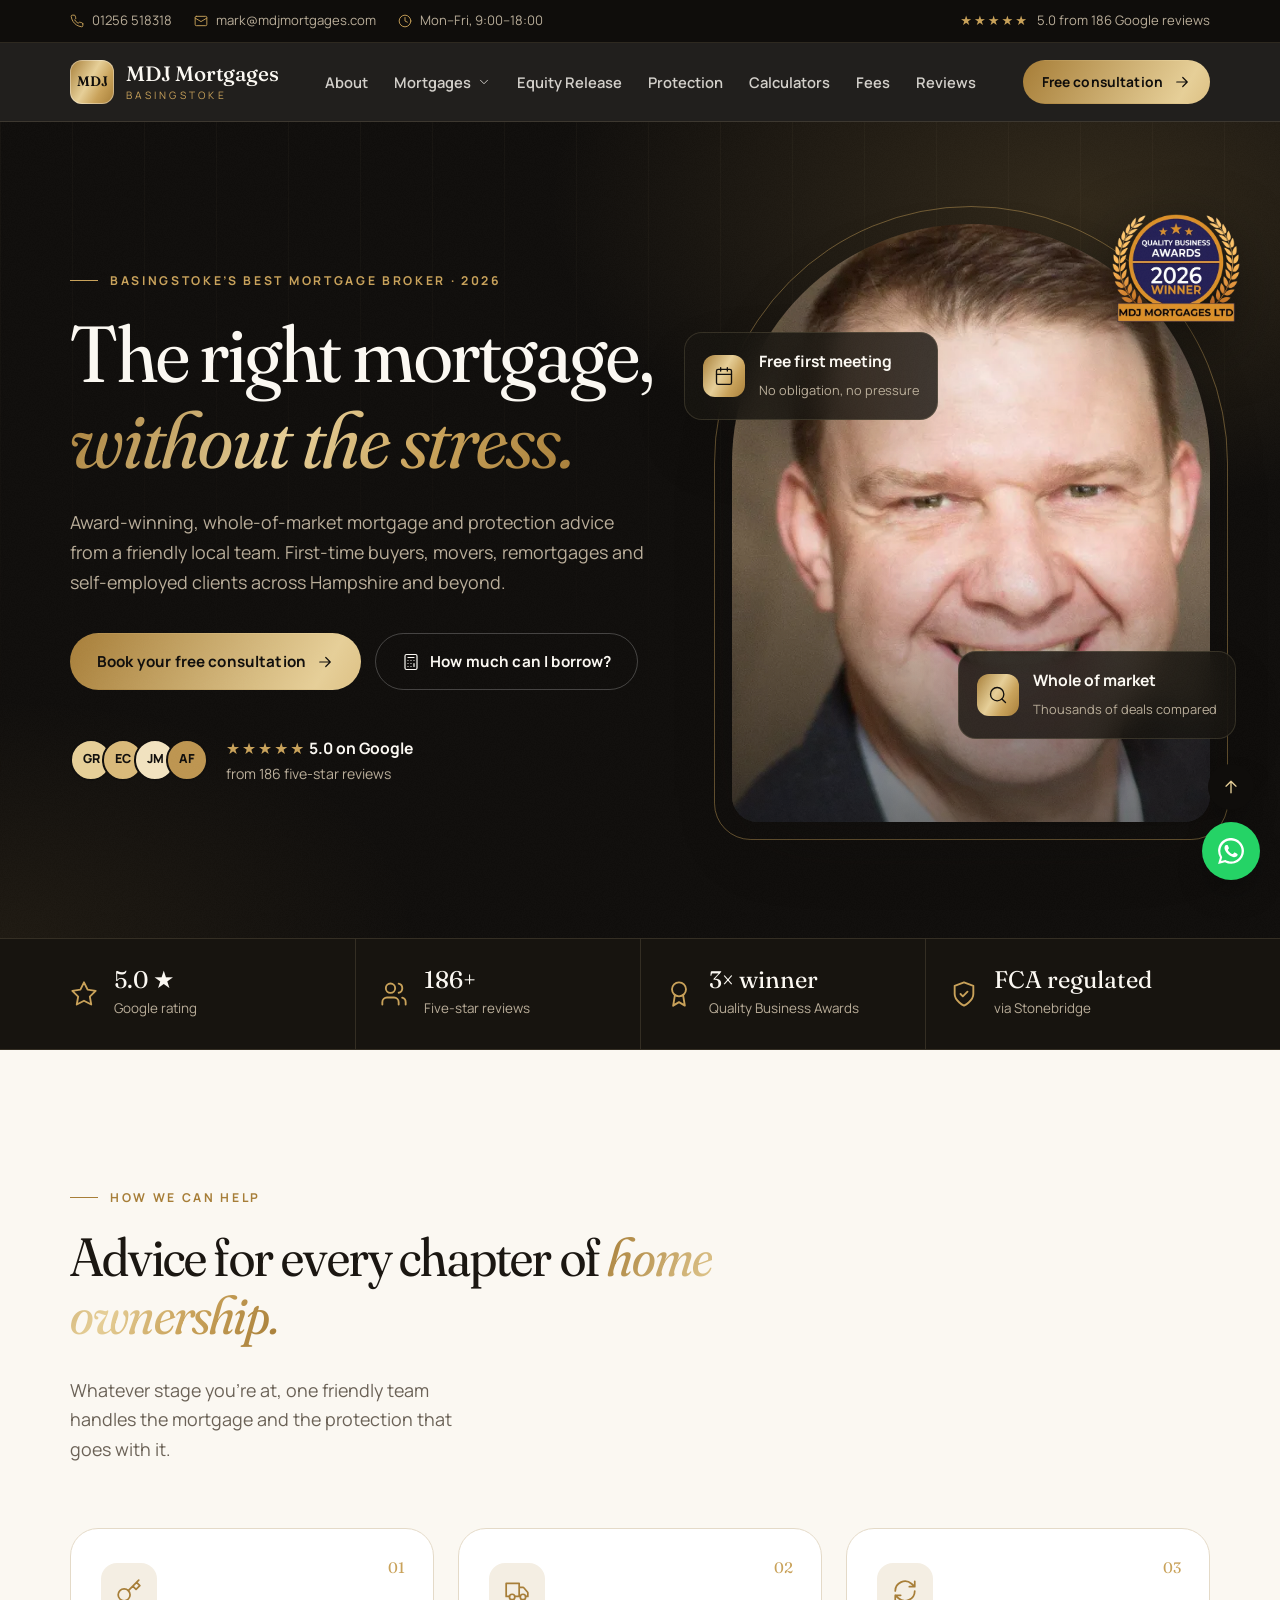
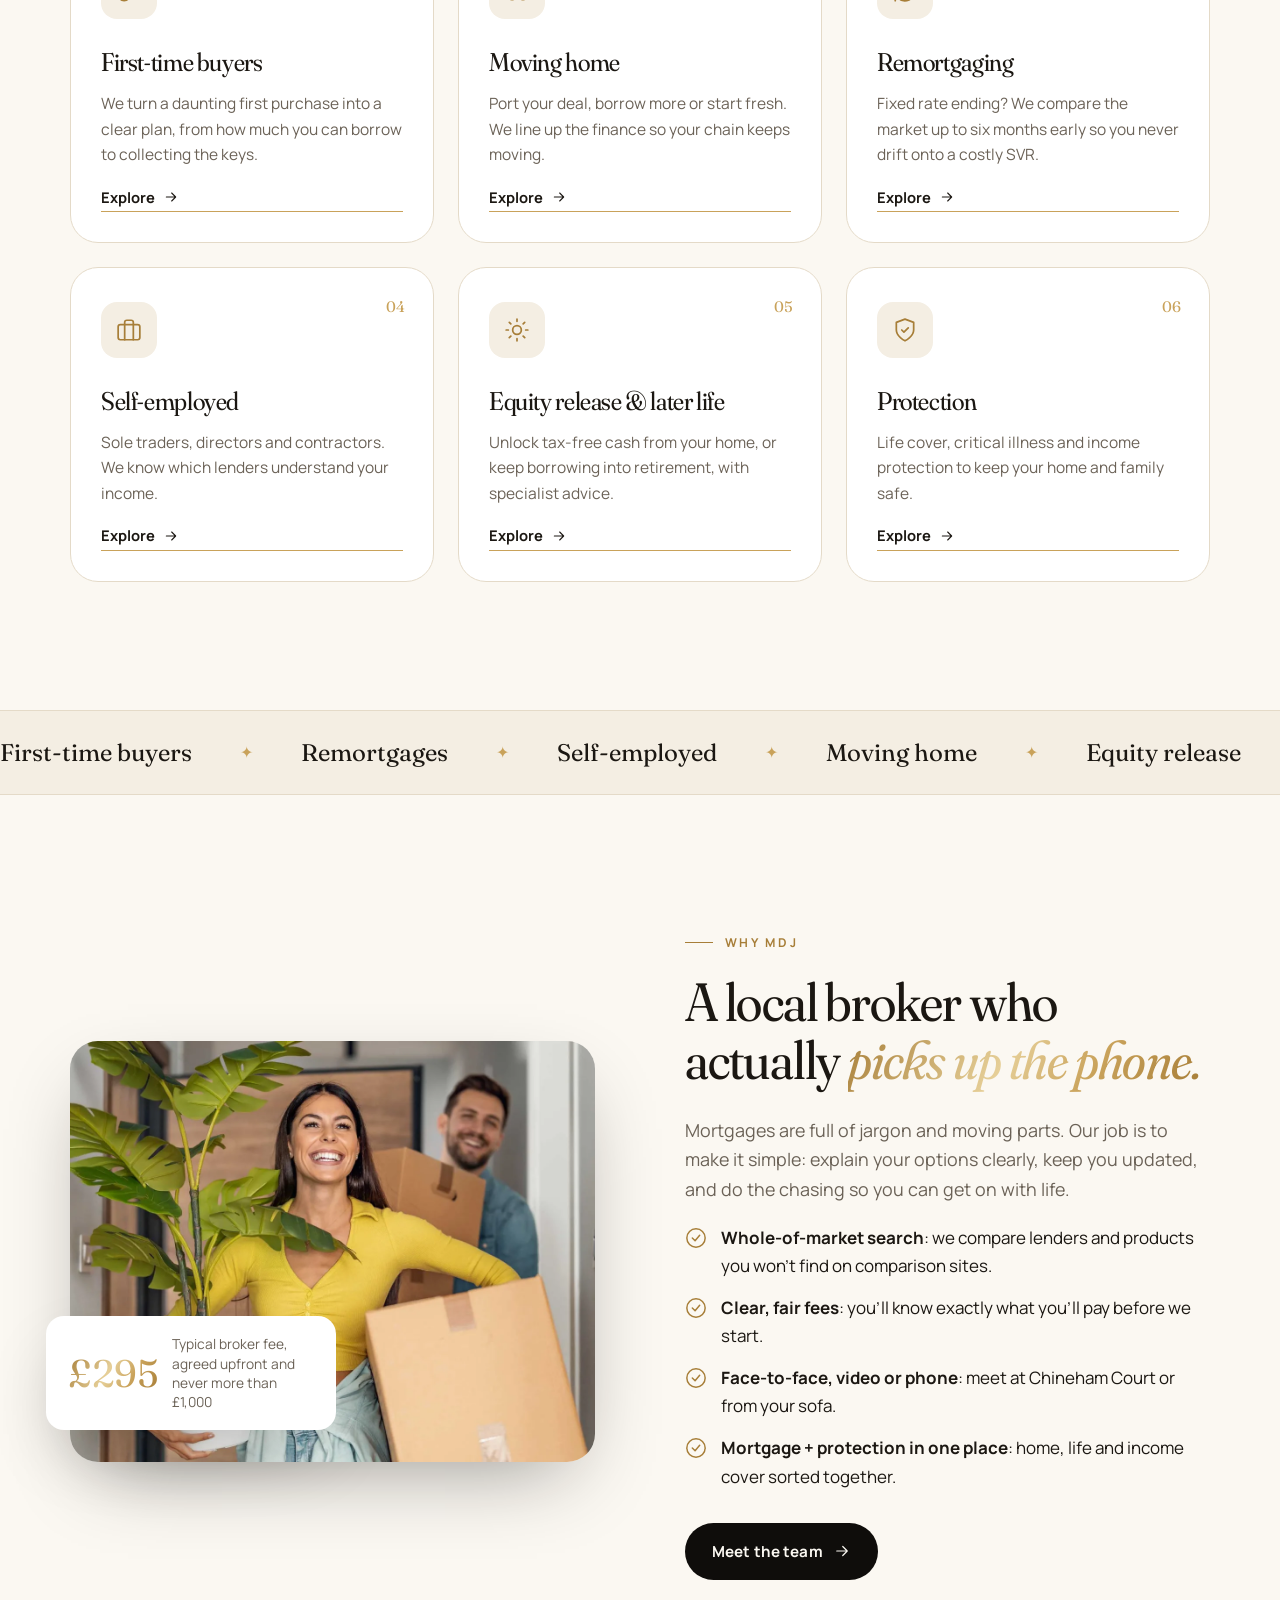
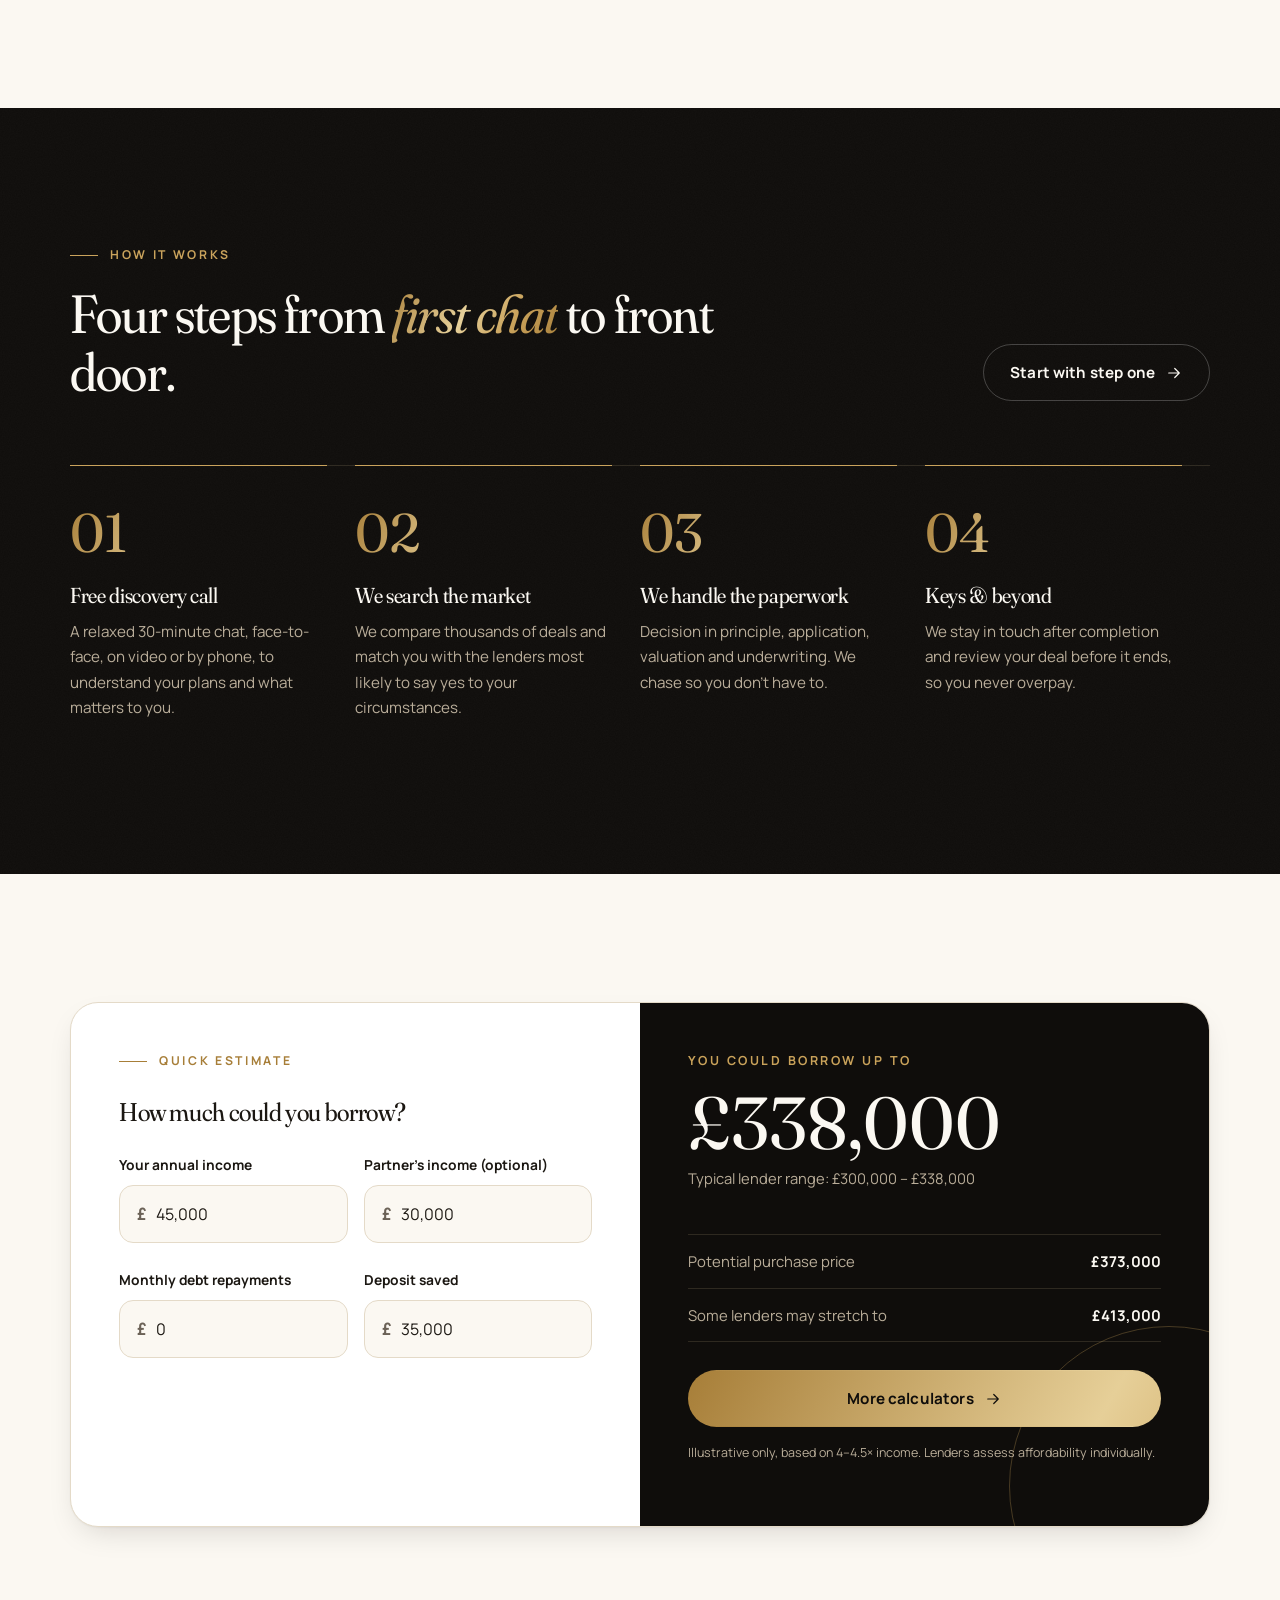
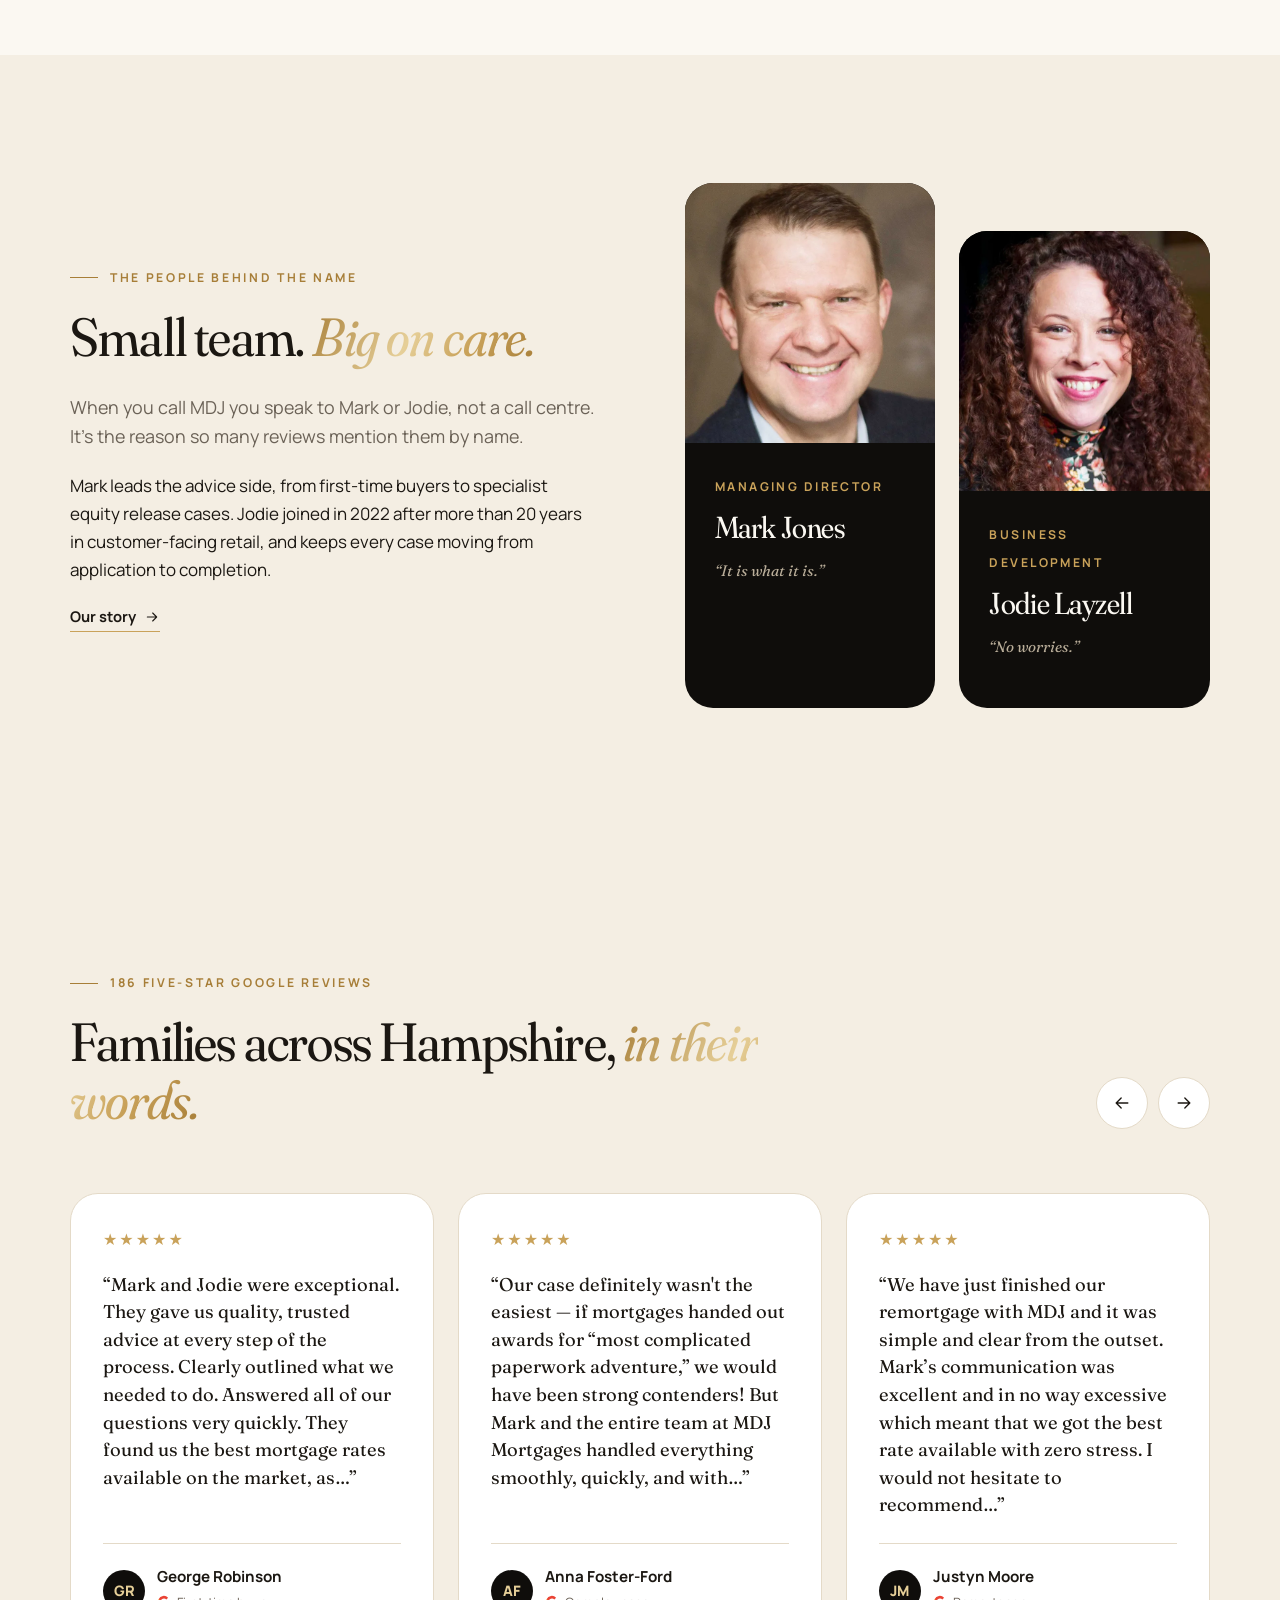
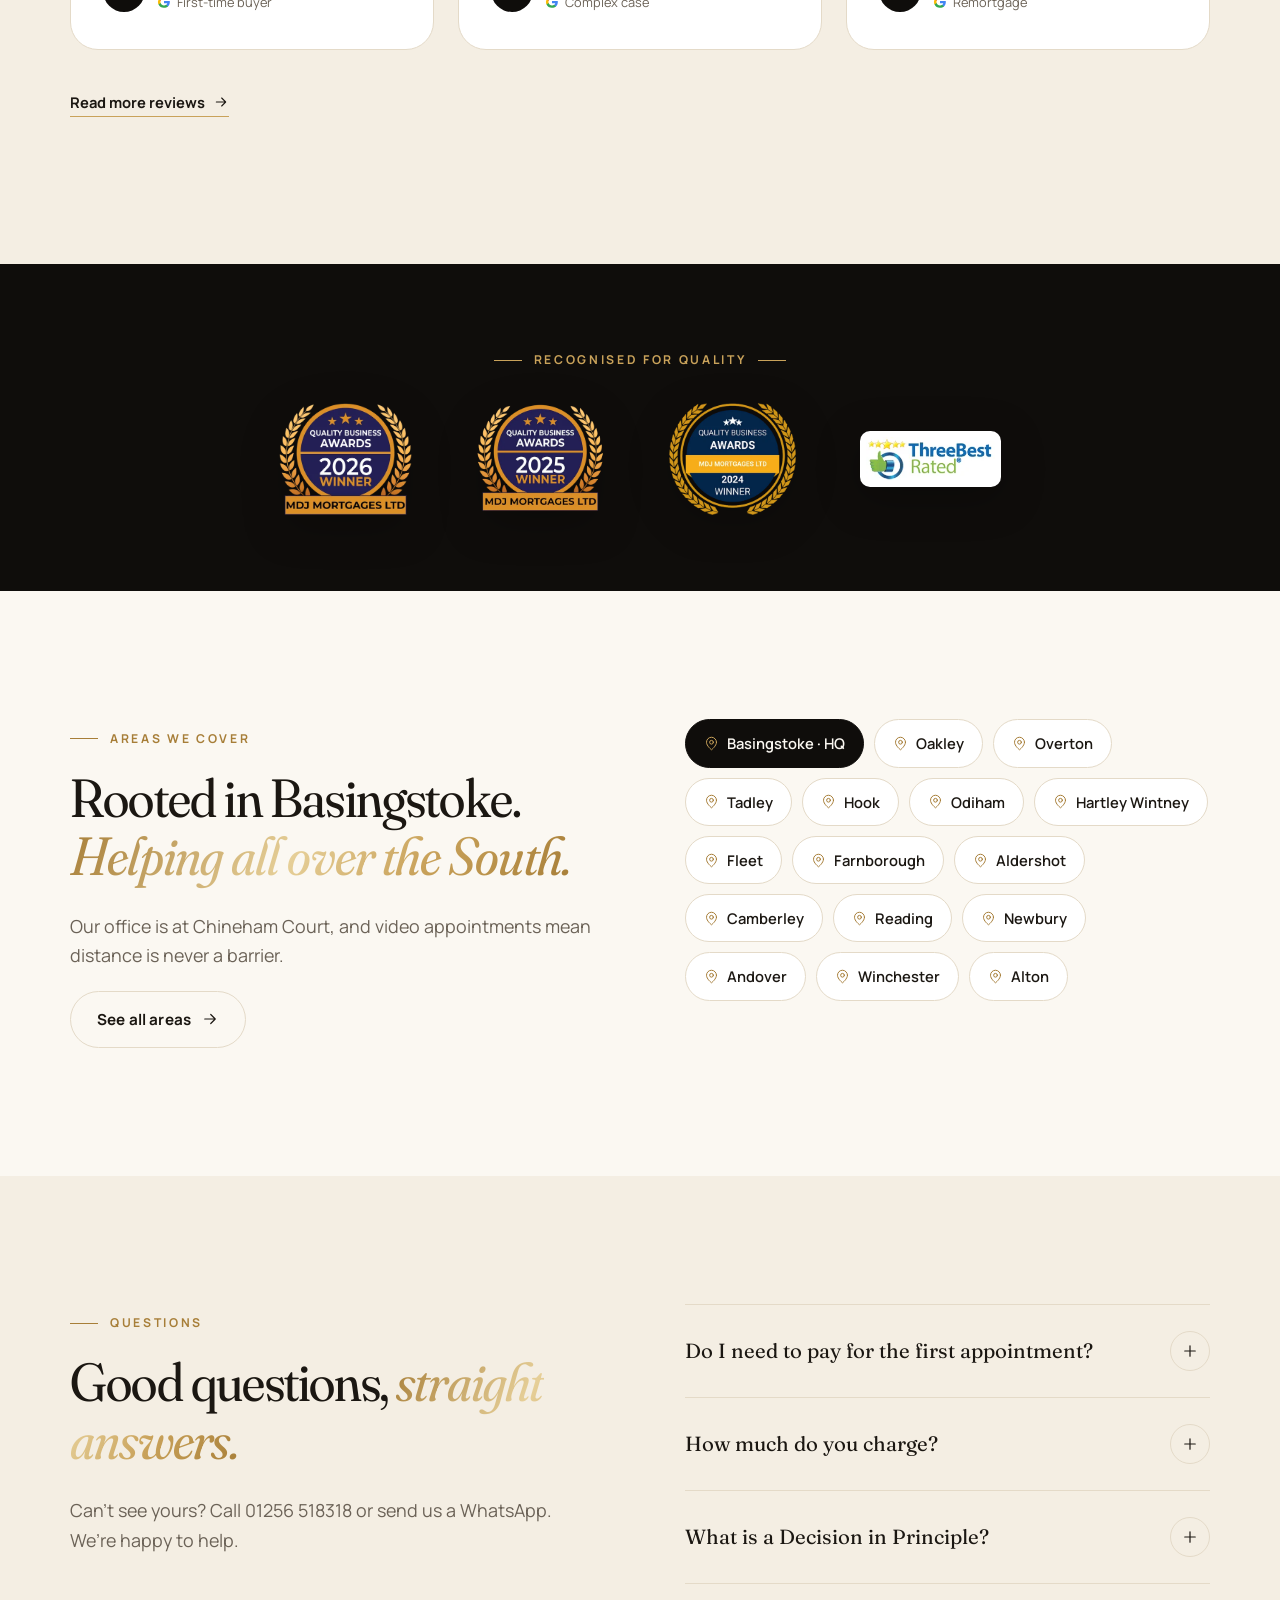
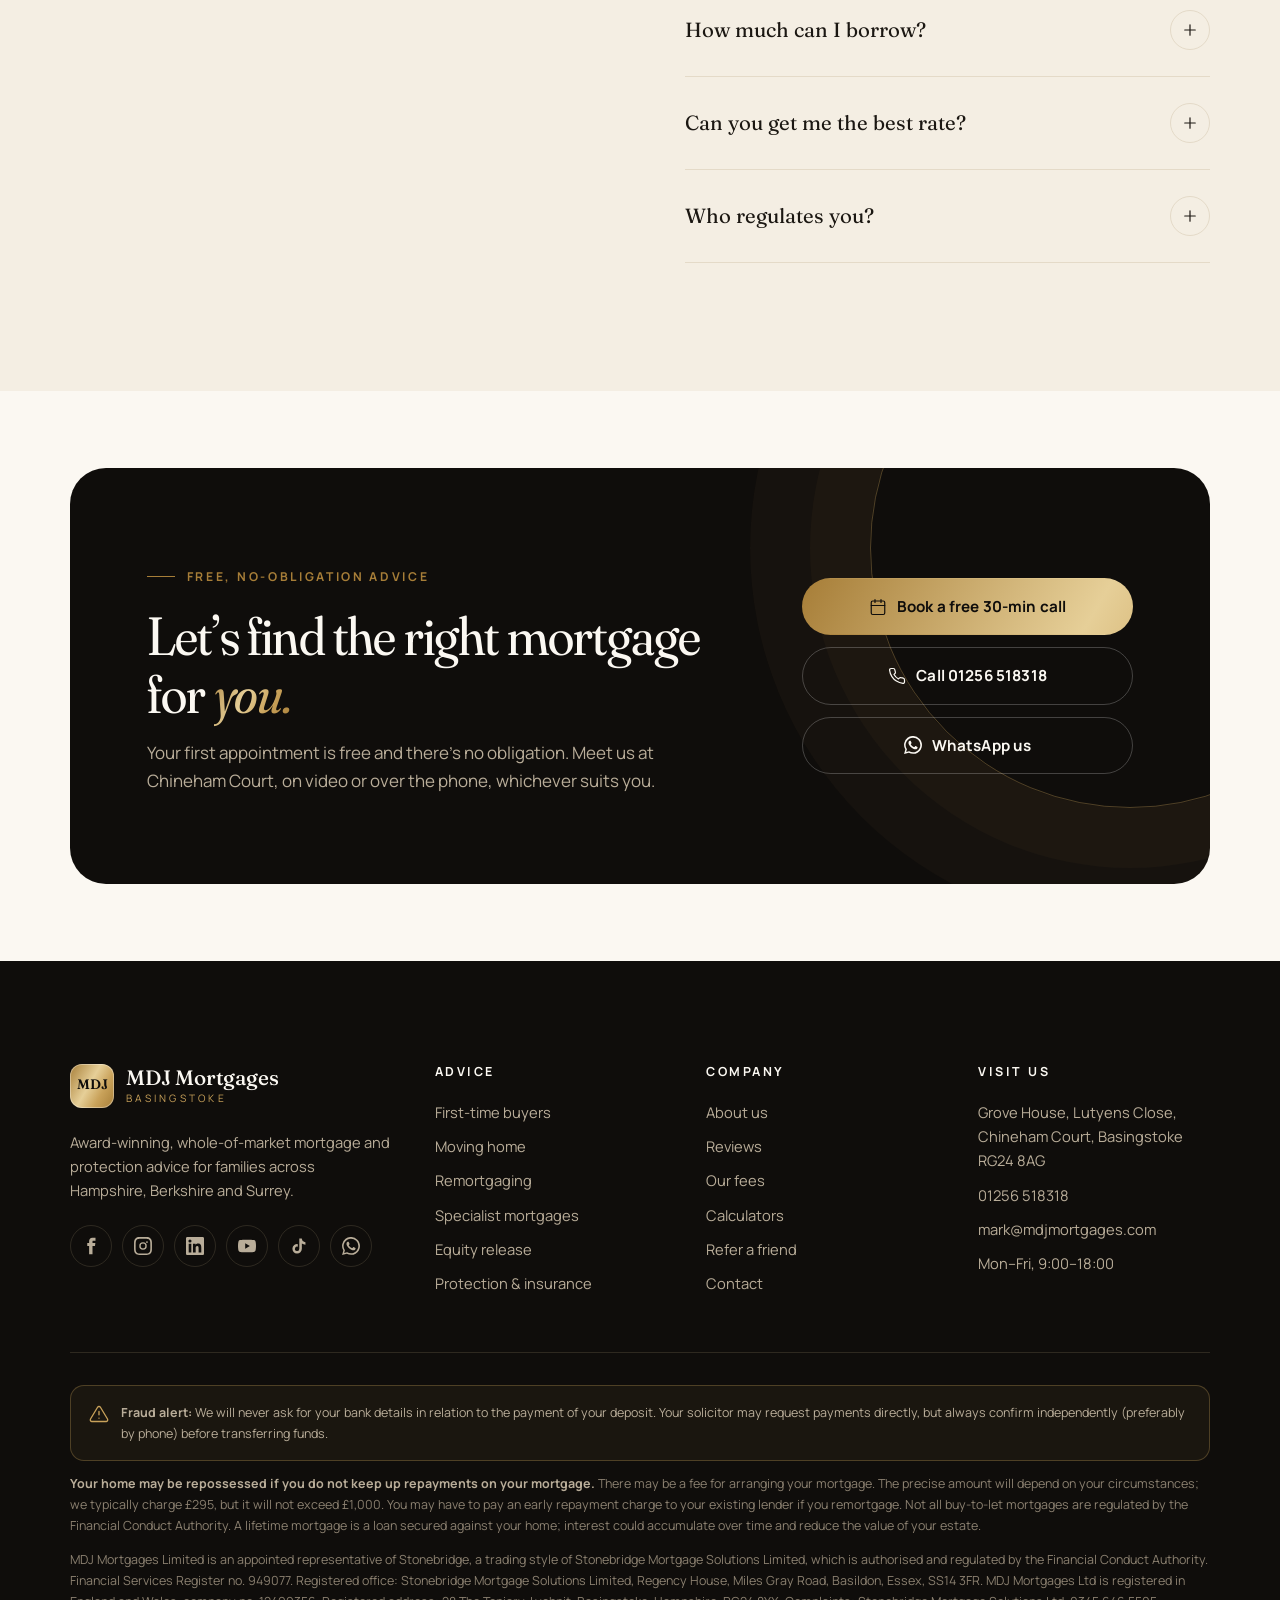
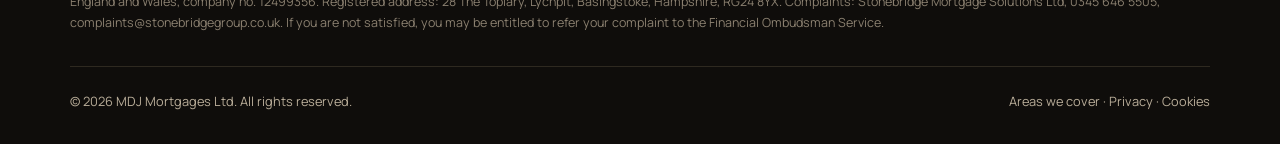
==== index.html @ 5c2a0083 "Serve the site from the repo root Move the generated pages and assets out of site/ so static hosts (" ====
<!doctype html>
<html lang="en-GB">
<head>
<meta charset="utf-8">
<meta name="viewport" content="width=device-width, initial-scale=1">
<title>MDJ Mortgages | Award-Winning Mortgage Broker in Basingstoke</title>
<meta name="description" content="Award-winning, whole-of-market mortgage and protection advice in Basingstoke. 5.0 from 186 Google reviews. Free first consultation.">
<link rel="canonical" href="https://www.mdjmortgages.com/">
<meta property="og:title" content="MDJ Mortgages | Award-Winning Mortgage Broker in Basingstoke">
<meta property="og:description" content="Award-winning, whole-of-market mortgage and protection advice in Basingstoke. 5.0 from 186 Google reviews. Free first consultation.">
<meta property="og:type" content="website">
<meta property="og:image" content="assets/img/mark.webp">
<meta name="theme-color" content="#0f0d0b">
<link rel="icon" href="data:image/svg+xml,%3Csvg xmlns='http://www.w3.org/2000/svg' viewBox='0 0 64 64'%3E%3Crect width='64' height='64' rx='16' fill='%23c9a25a'/%3E%3Ctext x='32' y='41' font-family='Georgia' font-size='22' text-anchor='middle' fill='%230f0d0b'%3EMDJ%3C/text%3E%3C/svg%3E">
<link rel="preconnect" href="https://fonts.googleapis.com">
<link rel="preconnect" href="https://fonts.gstatic.com" crossorigin>
<link href="https://fonts.googleapis.com/css2?family=Fraunces:ital,opsz,wght,SOFT@0,9..144,300..600,0..100;1,9..144,300..600,0..100&family=Manrope:wght@400;500;600;700;800&display=swap" rel="stylesheet">
<link rel="stylesheet" href="assets/css/styles.css">
<script type="application/ld+json">{"@context":"https://schema.org","@type":"FinancialService","name":"MDJ Mortgages Ltd","telephone":"+44 1256 518318","email":"mark@mdjmortgages.com","url":"https://www.mdjmortgages.com","address":{"@type":"PostalAddress","streetAddress":"Grove House, Lutyens Close, Chineham Court","addressLocality":"Basingstoke","postalCode":"RG24 8AG","addressCountry":"GB"},"openingHours":"Mo-Fr 09:00-18:00","areaServed":["Basingstoke","Hampshire","Berkshire","Surrey"],"aggregateRating":{"@type":"AggregateRating","ratingValue":"5.0","reviewCount":"186"}}</script>
</head>
<body>
<a class="skip-link" href="#main">Skip to content</a>
<div class="topbar"><div class="container">
  <div class="topbar-left">
    <a class="topbar-item" href="tel:+441256518318"><svg viewBox="0 0 24 24" fill="none" stroke="currentColor" stroke-width="1.6" stroke-linecap="round" stroke-linejoin="round" aria-hidden="true"><path d="M22 16.9v3a2 2 0 0 1-2.2 2 19.8 19.8 0 0 1-8.6-3.1 19.5 19.5 0 0 1-6-6A19.8 19.8 0 0 1 2.1 4.2 2 2 0 0 1 4.1 2h3a2 2 0 0 1 2 1.7c.1 1 .4 1.9.7 2.8a2 2 0 0 1-.5 2.1L8 9.9a16 16 0 0 0 6 6l1.3-1.3a2 2 0 0 1 2.1-.4c.9.3 1.8.6 2.8.7a2 2 0 0 1 1.7 2z"/></svg> 01256 518318</a>
    <a class="topbar-item hide-sm" href="mailto:mark@mdjmortgages.com"><svg viewBox="0 0 24 24" fill="none" stroke="currentColor" stroke-width="1.6" stroke-linecap="round" stroke-linejoin="round" aria-hidden="true"><rect x="2" y="4" width="20" height="16" rx="2"/><path d="m22 7-10 6L2 7"/></svg> mark@mdjmortgages.com</a>
    <span class="topbar-item hide-sm"><svg viewBox="0 0 24 24" fill="none" stroke="currentColor" stroke-width="1.6" stroke-linecap="round" stroke-linejoin="round" aria-hidden="true"><circle cx="12" cy="12" r="10"/><path d="M12 6v6l4 2"/></svg> Mon–Fri, 9:00–18:00</span>
  </div>
  <div class="topbar-right"><a class="topbar-item" href="reviews.html"><span class="stars" aria-label="5 out of 5 stars">★★★★★</span> 5.0 from 186 Google reviews</a></div>
</div></div>
<header class="header"><div class="container">
  <a class="logo" href="index.html" aria-label="MDJ Mortgages home"><span class="logo-mark">MDJ</span><span class="logo-text"><strong>MDJ Mortgages</strong><span>Basingstoke</span></span></a>
  <nav class="nav" aria-label="Main"><div class="nav-item"><a class="nav-link" href="about.html">About</a></div><div class="nav-item"><a class="nav-link" href="mortgages.html">Mortgages <svg viewBox="0 0 24 24" fill="none" stroke="currentColor" stroke-width="1.6" stroke-linecap="round" stroke-linejoin="round" aria-hidden="true"><path d="m6 9 6 6 6-6"/></svg></a>
<div class="mega"><a class="mega-link" href="mortgages.html#first-time-buyers"><span class="mega-icon"><svg viewBox="0 0 24 24" fill="none" stroke="currentColor" stroke-width="1.6" stroke-linecap="round" stroke-linejoin="round" aria-hidden="true"><circle cx="7.5" cy="15.5" r="5.5"/><path d="m21 2-9.6 9.6M15.5 7.5l3 3L22 7l-3-3"/></svg></span><span><strong>First-time buyers</strong><span>From deposit to keys, step by step</span></span></a><a class="mega-link" href="mortgages.html#moving-home"><span class="mega-icon"><svg viewBox="0 0 24 24" fill="none" stroke="currentColor" stroke-width="1.6" stroke-linecap="round" stroke-linejoin="round" aria-hidden="true"><path d="M10 17h4V5H2v12h3M20 17h2v-3.3a1 1 0 0 0-.2-.6L18.3 9a1 1 0 0 0-.8-.4H14"/><circle cx="7.5" cy="17.5" r="2.5"/><circle cx="17.5" cy="17.5" r="2.5"/></svg></span><span><strong>Moving home</strong><span>Port, borrow more or start fresh</span></span></a><a class="mega-link" href="mortgages.html#remortgage"><span class="mega-icon"><svg viewBox="0 0 24 24" fill="none" stroke="currentColor" stroke-width="1.6" stroke-linecap="round" stroke-linejoin="round" aria-hidden="true"><path d="M3 12a9 9 0 0 1 15-6.7L21 8M21 3v5h-5M21 12a9 9 0 0 1-15 6.7L3 16M3 21v-5h5"/></svg></span><span><strong>Remortgaging</strong><span>Don’t drift onto your lender’s SVR</span></span></a><a class="mega-link" href="specialist.html#self-employed"><span class="mega-icon"><svg viewBox="0 0 24 24" fill="none" stroke="currentColor" stroke-width="1.6" stroke-linecap="round" stroke-linejoin="round" aria-hidden="true"><rect x="2" y="7" width="20" height="14" rx="2"/><path d="M16 21V5a2 2 0 0 0-2-2h-4a2 2 0 0 0-2 2v16"/></svg></span><span><strong>Self-employed</strong><span>Contractors, directors & sole traders</span></span></a><a class="mega-link" href="specialist.html#later-life"><span class="mega-icon"><svg viewBox="0 0 24 24" fill="none" stroke="currentColor" stroke-width="1.6" stroke-linecap="round" stroke-linejoin="round" aria-hidden="true"><circle cx="12" cy="12" r="4"/><path d="M12 2v2M12 20v2M4.9 4.9l1.4 1.4M17.7 17.7l1.4 1.4M2 12h2M20 12h2M6.3 17.7l-1.4 1.4M19.1 4.9l-1.4 1.4"/></svg></span><span><strong>Later life & retirement</strong><span>Borrowing into retirement</span></span></a><a class="mega-link" href="specialist.html"><span class="mega-icon"><svg viewBox="0 0 24 24" fill="none" stroke="currentColor" stroke-width="1.6" stroke-linecap="round" stroke-linejoin="round" aria-hidden="true"><path d="m12 2 10 5-10 5L2 7z"/><path d="m2 17 10 5 10-5M2 12l10 5 10-5"/></svg></span><span><strong>All specialist lending</strong><span>Commercial, foreign national & more</span></span></a><div class="mega-feature"><div><span class="eyebrow">Free first meeting</span><h4>Not sure where to start?</h4><p>Book a 30-minute discovery call and we’ll map out your options, with no obligation.</p></div><a class="btn btn-gold btn-sm" href="https://calendly.com/mdjmortgages/free-30-minute-discovery-meeting-clone" target="_blank" rel="noopener">Book a call <svg viewBox="0 0 24 24" fill="none" stroke="currentColor" stroke-width="1.6" stroke-linecap="round" stroke-linejoin="round" aria-hidden="true"><path d="M5 12h14M13 6l6 6-6 6"/></svg></a></div></div></div><div class="nav-item"><a class="nav-link" href="equity-release.html">Equity Release</a></div><div class="nav-item"><a class="nav-link" href="protection.html">Protection</a></div><div class="nav-item"><a class="nav-link" href="calculators.html">Calculators</a></div><div class="nav-item"><a class="nav-link" href="fees.html">Fees</a></div><div class="nav-item"><a class="nav-link" href="reviews.html">Reviews</a></div></nav>
  <div class="header-cta">
    <a class="header-phone" href="tel:+441256518318"><svg viewBox="0 0 24 24" fill="none" stroke="currentColor" stroke-width="1.6" stroke-linecap="round" stroke-linejoin="round" aria-hidden="true"><path d="M22 16.9v3a2 2 0 0 1-2.2 2 19.8 19.8 0 0 1-8.6-3.1 19.5 19.5 0 0 1-6-6A19.8 19.8 0 0 1 2.1 4.2 2 2 0 0 1 4.1 2h3a2 2 0 0 1 2 1.7c.1 1 .4 1.9.7 2.8a2 2 0 0 1-.5 2.1L8 9.9a16 16 0 0 0 6 6l1.3-1.3a2 2 0 0 1 2.1-.4c.9.3 1.8.6 2.8.7a2 2 0 0 1 1.7 2z"/></svg> 01256 518318</a>
    <a class="btn btn-gold btn-sm" href="contact.html">Free consultation <svg viewBox="0 0 24 24" fill="none" stroke="currentColor" stroke-width="1.6" stroke-linecap="round" stroke-linejoin="round" aria-hidden="true"><path d="M5 12h14M13 6l6 6-6 6"/></svg></a>
    <button class="burger" aria-label="Open menu" aria-controls="drawer"><svg viewBox="0 0 24 24" fill="none" stroke="currentColor" stroke-width="1.6" stroke-linecap="round" stroke-linejoin="round" aria-hidden="true"><path d="M4 7h16M4 12h16M4 17h10"/></svg></button>
  </div>
</div></header>
<div class="drawer" id="drawer" aria-label="Menu">
  <div class="drawer-backdrop"></div>
  <div class="drawer-panel" role="dialog" aria-modal="true" aria-label="Site menu">
    <div class="drawer-head"><a class="logo" href="index.html"><span class="logo-mark">MDJ</span><span class="logo-text"><strong>MDJ Mortgages</strong><span>Basingstoke</span></span></a><button class="burger drawer-close" style="display:grid" aria-label="Close menu"><svg viewBox="0 0 24 24" fill="none" stroke="currentColor" stroke-width="1.6" stroke-linecap="round" stroke-linejoin="round" aria-hidden="true"><path d="M18 6 6 18M6 6l12 12"/></svg></button></div>
    <nav class="drawer-nav"><a href="index.html">Home <svg viewBox="0 0 24 24" fill="none" stroke="currentColor" stroke-width="1.6" stroke-linecap="round" stroke-linejoin="round" aria-hidden="true"><path d="M5 12h14M13 6l6 6-6 6"/></svg></a><a href="about.html">About <svg viewBox="0 0 24 24" fill="none" stroke="currentColor" stroke-width="1.6" stroke-linecap="round" stroke-linejoin="round" aria-hidden="true"><path d="M5 12h14M13 6l6 6-6 6"/></svg></a><a href="mortgages.html">Mortgages <svg viewBox="0 0 24 24" fill="none" stroke="currentColor" stroke-width="1.6" stroke-linecap="round" stroke-linejoin="round" aria-hidden="true"><path d="M5 12h14M13 6l6 6-6 6"/></svg></a><a class="sub" href="mortgages.html#first-time-buyers">First-time buyers</a><a class="sub" href="mortgages.html#moving-home">Moving home</a><a class="sub" href="mortgages.html#remortgage">Remortgaging</a><a class="sub" href="specialist.html#self-employed">Self-employed</a><a class="sub" href="specialist.html#later-life">Later life & retirement</a><a class="sub" href="specialist.html">All specialist lending</a><a href="equity-release.html">Equity Release <svg viewBox="0 0 24 24" fill="none" stroke="currentColor" stroke-width="1.6" stroke-linecap="round" stroke-linejoin="round" aria-hidden="true"><path d="M5 12h14M13 6l6 6-6 6"/></svg></a><a href="protection.html">Protection <svg viewBox="0 0 24 24" fill="none" stroke="currentColor" stroke-width="1.6" stroke-linecap="round" stroke-linejoin="round" aria-hidden="true"><path d="M5 12h14M13 6l6 6-6 6"/></svg></a><a href="calculators.html">Calculators <svg viewBox="0 0 24 24" fill="none" stroke="currentColor" stroke-width="1.6" stroke-linecap="round" stroke-linejoin="round" aria-hidden="true"><path d="M5 12h14M13 6l6 6-6 6"/></svg></a><a href="fees.html">Fees <svg viewBox="0 0 24 24" fill="none" stroke="currentColor" stroke-width="1.6" stroke-linecap="round" stroke-linejoin="round" aria-hidden="true"><path d="M5 12h14M13 6l6 6-6 6"/></svg></a><a href="reviews.html">Reviews <svg viewBox="0 0 24 24" fill="none" stroke="currentColor" stroke-width="1.6" stroke-linecap="round" stroke-linejoin="round" aria-hidden="true"><path d="M5 12h14M13 6l6 6-6 6"/></svg></a><a href="areas.html">Areas we cover <svg viewBox="0 0 24 24" fill="none" stroke="currentColor" stroke-width="1.6" stroke-linecap="round" stroke-linejoin="round" aria-hidden="true"><path d="M5 12h14M13 6l6 6-6 6"/></svg></a><a href="contact.html">Contact <svg viewBox="0 0 24 24" fill="none" stroke="currentColor" stroke-width="1.6" stroke-linecap="round" stroke-linejoin="round" aria-hidden="true"><path d="M5 12h14M13 6l6 6-6 6"/></svg></a></nav>
    <div class="drawer-foot">
      <a class="btn btn-gold btn-block" href="https://calendly.com/mdjmortgages/free-30-minute-discovery-meeting-clone" target="_blank" rel="noopener">Book a free call <svg viewBox="0 0 24 24" fill="none" stroke="currentColor" stroke-width="1.6" stroke-linecap="round" stroke-linejoin="round" aria-hidden="true"><path d="M5 12h14M13 6l6 6-6 6"/></svg></a>
      <a class="btn btn-ghost btn-block" style="color:var(--paper);border-color:rgba(255,255,255,.2)" href="tel:+441256518318"><svg viewBox="0 0 24 24" fill="none" stroke="currentColor" stroke-width="1.6" stroke-linecap="round" stroke-linejoin="round" aria-hidden="true"><path d="M22 16.9v3a2 2 0 0 1-2.2 2 19.8 19.8 0 0 1-8.6-3.1 19.5 19.5 0 0 1-6-6A19.8 19.8 0 0 1 2.1 4.2 2 2 0 0 1 4.1 2h3a2 2 0 0 1 2 1.7c.1 1 .4 1.9.7 2.8a2 2 0 0 1-.5 2.1L8 9.9a16 16 0 0 0 6 6l1.3-1.3a2 2 0 0 1 2.1-.4c.9.3 1.8.6 2.8.7a2 2 0 0 1 1.7 2z"/></svg> 01256 518318</a>
    </div>
  </div>
</div>
<main id="main">

<section class="hero dark grain">
  <div class="hero-lines"></div>
  <div class="container">
    <div>
      <span class="eyebrow">Basingstoke’s best mortgage broker · 2026</span>
      <h1 class="reveal">The right mortgage, <em class="gold">without the stress.</em></h1>
      <p class="lead reveal reveal-d1">Award-winning, whole-of-market mortgage and protection advice from a friendly local team. First-time buyers, movers, remortgages and self-employed clients across Hampshire and beyond.</p>
      <div class="hero-actions reveal reveal-d2">
        <a class="btn btn-gold" href="https://calendly.com/mdjmortgages/free-30-minute-discovery-meeting-clone" target="_blank" rel="noopener">Book your free consultation <svg viewBox="0 0 24 24" fill="none" stroke="currentColor" stroke-width="1.6" stroke-linecap="round" stroke-linejoin="round" aria-hidden="true"><path d="M5 12h14M13 6l6 6-6 6"/></svg></a>
        <a class="btn btn-ghost" href="calculators.html"><svg viewBox="0 0 24 24" fill="none" stroke="currentColor" stroke-width="1.6" stroke-linecap="round" stroke-linejoin="round" aria-hidden="true"><rect x="4" y="2" width="16" height="20" rx="2"/><path d="M8 6h8M16 14v4M8 10h.01M12 10h.01M16 10h.01M8 14h.01M12 14h.01M8 18h.01M12 18h.01"/></svg> How much can I borrow?</a>
      </div>
      <div class="hero-proof reveal reveal-d3">
        <div class="avatars" aria-hidden="true"><span>GR</span><span>EC</span><span>JM</span><span>AF</span></div>
        <div><strong><span class="stars" aria-label="5 out of 5 stars">★★★★★</span> 5.0 on Google</strong><small>from 186 five-star reviews</small></div>
      </div>
    </div>
    <div class="hero-visual reveal reveal-d2">
      <div class="hero-ring"></div>
      <div class="hero-frame"><img src="assets/img/mark.webp" alt="Mark Jones, Managing Director of MDJ Mortgages" width="900" height="720" fetchpriority="high"></div>
      <img class="fc-badge" src="assets/img/award-2026.webp" alt="Quality Business Awards 2026 badge" width="128" height="108">
      <div class="float-card fc-1"><span class="fc-icon"><svg viewBox="0 0 24 24" fill="none" stroke="currentColor" stroke-width="1.6" stroke-linecap="round" stroke-linejoin="round" aria-hidden="true"><rect x="3" y="4" width="18" height="18" rx="2"/><path d="M16 2v4M8 2v4M3 10h18"/></svg></span><div><strong>Free first meeting</strong><small>No obligation, no pressure</small></div></div>
      <div class="float-card fc-2"><span class="fc-icon"><svg viewBox="0 0 24 24" fill="none" stroke="currentColor" stroke-width="1.6" stroke-linecap="round" stroke-linejoin="round" aria-hidden="true"><circle cx="11" cy="11" r="8"/><path d="m21 21-4.3-4.3"/></svg></span><div><strong>Whole of market</strong><small>Thousands of deals compared</small></div></div>
    </div>
  </div>
</section>

<section class="trust"><div class="container">
  <div class="trust-item"><svg viewBox="0 0 24 24" fill="none" stroke="currentColor" stroke-width="1.6" stroke-linecap="round" stroke-linejoin="round" aria-hidden="true"><path d="m12 2 3.1 6.3 6.9 1-5 4.9 1.2 6.8L12 17.8 5.8 21l1.2-6.8-5-4.9 6.9-1z"/></svg><div><strong><span data-count="5.0">5.0</span> ★</strong><span>Google rating</span></div></div>
  <div class="trust-item"><svg viewBox="0 0 24 24" fill="none" stroke="currentColor" stroke-width="1.6" stroke-linecap="round" stroke-linejoin="round" aria-hidden="true"><path d="M16 21v-2a4 4 0 0 0-4-4H6a4 4 0 0 0-4 4v2"/><circle cx="9" cy="7" r="4"/><path d="M22 21v-2a4 4 0 0 0-3-3.9M16 3.1a4 4 0 0 1 0 7.8"/></svg><div><strong><span data-count="186">186</span>+</strong><span>Five-star reviews</span></div></div>
  <div class="trust-item"><svg viewBox="0 0 24 24" fill="none" stroke="currentColor" stroke-width="1.6" stroke-linecap="round" stroke-linejoin="round" aria-hidden="true"><circle cx="12" cy="8" r="6"/><path d="M15.5 13 17 22l-5-3-5 3 1.5-9"/></svg><div><strong>3× winner</strong><span>Quality Business Awards</span></div></div>
  <div class="trust-item"><svg viewBox="0 0 24 24" fill="none" stroke="currentColor" stroke-width="1.6" stroke-linecap="round" stroke-linejoin="round" aria-hidden="true"><path d="M12 22s8-4 8-10V5l-8-3-8 3v7c0 6 8 10 8 10z"/><path d="m9 12 2 2 4-4"/></svg><div><strong>FCA regulated</strong><span>via Stonebridge</span></div></div>
</div></section>

<section class="section"><div class="container">
  <div class="section-head">
    <div><span class="eyebrow">How we can help</span><h2 class="reveal">Advice for every chapter of <em class="gold">home ownership.</em></h2></div>
    <p class="lead" style="max-width:420px;margin:0">Whatever stage you’re at, one friendly team handles the mortgage and the protection that goes with it.</p>
  </div>
  <div class="grid grid-3"><a class="service-card reveal reveal-d1" href="mortgages.html#first-time-buyers"><span class="card-num">01</span><div class="card-icon"><svg viewBox="0 0 24 24" fill="none" stroke="currentColor" stroke-width="1.6" stroke-linecap="round" stroke-linejoin="round" aria-hidden="true"><circle cx="7.5" cy="15.5" r="5.5"/><path d="m21 2-9.6 9.6M15.5 7.5l3 3L22 7l-3-3"/></svg></div><h3>First-time buyers</h3><p>We turn a daunting first purchase into a clear plan, from how much you can borrow to collecting the keys.</p><span class="link-arrow">Explore <svg viewBox="0 0 24 24" fill="none" stroke="currentColor" stroke-width="1.6" stroke-linecap="round" stroke-linejoin="round" aria-hidden="true"><path d="M5 12h14M13 6l6 6-6 6"/></svg></span></a><a class="service-card reveal reveal-d2" href="mortgages.html#moving-home"><span class="card-num">02</span><div class="card-icon"><svg viewBox="0 0 24 24" fill="none" stroke="currentColor" stroke-width="1.6" stroke-linecap="round" stroke-linejoin="round" aria-hidden="true"><path d="M10 17h4V5H2v12h3M20 17h2v-3.3a1 1 0 0 0-.2-.6L18.3 9a1 1 0 0 0-.8-.4H14"/><circle cx="7.5" cy="17.5" r="2.5"/><circle cx="17.5" cy="17.5" r="2.5"/></svg></div><h3>Moving home</h3><p>Port your deal, borrow more or start fresh. We line up the finance so your chain keeps moving.</p><span class="link-arrow">Explore <svg viewBox="0 0 24 24" fill="none" stroke="currentColor" stroke-width="1.6" stroke-linecap="round" stroke-linejoin="round" aria-hidden="true"><path d="M5 12h14M13 6l6 6-6 6"/></svg></span></a><a class="service-card reveal reveal-d3" href="mortgages.html#remortgage"><span class="card-num">03</span><div class="card-icon"><svg viewBox="0 0 24 24" fill="none" stroke="currentColor" stroke-width="1.6" stroke-linecap="round" stroke-linejoin="round" aria-hidden="true"><path d="M3 12a9 9 0 0 1 15-6.7L21 8M21 3v5h-5M21 12a9 9 0 0 1-15 6.7L3 16M3 21v-5h5"/></svg></div><h3>Remortgaging</h3><p>Fixed rate ending? We compare the market up to six months early so you never drift onto a costly SVR.</p><span class="link-arrow">Explore <svg viewBox="0 0 24 24" fill="none" stroke="currentColor" stroke-width="1.6" stroke-linecap="round" stroke-linejoin="round" aria-hidden="true"><path d="M5 12h14M13 6l6 6-6 6"/></svg></span></a><a class="service-card reveal reveal-d1" href="specialist.html#self-employed"><span class="card-num">04</span><div class="card-icon"><svg viewBox="0 0 24 24" fill="none" stroke="currentColor" stroke-width="1.6" stroke-linecap="round" stroke-linejoin="round" aria-hidden="true"><rect x="2" y="7" width="20" height="14" rx="2"/><path d="M16 21V5a2 2 0 0 0-2-2h-4a2 2 0 0 0-2 2v16"/></svg></div><h3>Self-employed</h3><p>Sole traders, directors and contractors. We know which lenders understand your income.</p><span class="link-arrow">Explore <svg viewBox="0 0 24 24" fill="none" stroke="currentColor" stroke-width="1.6" stroke-linecap="round" stroke-linejoin="round" aria-hidden="true"><path d="M5 12h14M13 6l6 6-6 6"/></svg></span></a><a class="service-card reveal reveal-d2" href="equity-release.html"><span class="card-num">05</span><div class="card-icon"><svg viewBox="0 0 24 24" fill="none" stroke="currentColor" stroke-width="1.6" stroke-linecap="round" stroke-linejoin="round" aria-hidden="true"><circle cx="12" cy="12" r="4"/><path d="M12 2v2M12 20v2M4.9 4.9l1.4 1.4M17.7 17.7l1.4 1.4M2 12h2M20 12h2M6.3 17.7l-1.4 1.4M19.1 4.9l-1.4 1.4"/></svg></div><h3>Equity release & later life</h3><p>Unlock tax-free cash from your home, or keep borrowing into retirement, with specialist advice.</p><span class="link-arrow">Explore <svg viewBox="0 0 24 24" fill="none" stroke="currentColor" stroke-width="1.6" stroke-linecap="round" stroke-linejoin="round" aria-hidden="true"><path d="M5 12h14M13 6l6 6-6 6"/></svg></span></a><a class="service-card reveal reveal-d3" href="protection.html"><span class="card-num">06</span><div class="card-icon"><svg viewBox="0 0 24 24" fill="none" stroke="currentColor" stroke-width="1.6" stroke-linecap="round" stroke-linejoin="round" aria-hidden="true"><path d="M12 22s8-4 8-10V5l-8-3-8 3v7c0 6 8 10 8 10z"/><path d="m9 12 2 2 4-4"/></svg></div><h3>Protection</h3><p>Life cover, critical illness and income protection to keep your home and family safe.</p><span class="link-arrow">Explore <svg viewBox="0 0 24 24" fill="none" stroke="currentColor" stroke-width="1.6" stroke-linecap="round" stroke-linejoin="round" aria-hidden="true"><path d="M5 12h14M13 6l6 6-6 6"/></svg></span></a></div>
</div></section>

<div class="marquee" aria-hidden="true"><div class="marquee-track"><span class="marquee-item">First-time buyers</span><span class="marquee-item">Remortgages</span><span class="marquee-item">Self-employed</span><span class="marquee-item">Moving home</span><span class="marquee-item">Equity release</span><span class="marquee-item">Life insurance</span><span class="marquee-item">Foreign nationals</span><span class="marquee-item">Retirement lending</span><span class="marquee-item">Shared ownership</span><span class="marquee-item">Commercial</span><span class="marquee-item">First-time buyers</span><span class="marquee-item">Remortgages</span><span class="marquee-item">Self-employed</span><span class="marquee-item">Moving home</span><span class="marquee-item">Equity release</span><span class="marquee-item">Life insurance</span><span class="marquee-item">Foreign nationals</span><span class="marquee-item">Retirement lending</span><span class="marquee-item">Shared ownership</span><span class="marquee-item">Commercial</span></div></div>

<section class="section"><div class="container split">
  <div class="media-wrap reveal">
    <div class="media"><img src="assets/img/moving-home.webp" alt="A happy couple carrying boxes into their new home" loading="lazy" width="1200" height="960"></div>
    <div class="media-tag"><span class="num">£295</span><span>Typical broker fee, agreed upfront and never more than £1,000</span></div>
  </div>
  <div class="reveal reveal-d1">
    <span class="eyebrow">Why MDJ</span>
    <h2>A local broker who actually <em class="gold">picks up the phone.</em></h2>
    <p class="lead">Mortgages are full of jargon and moving parts. Our job is to make it simple: explain your options clearly, keep you updated, and do the chasing so you can get on with life.</p>
    <ul class="checklist"><li><svg viewBox="0 0 24 24" fill="none" stroke="currentColor" stroke-width="1.6" stroke-linecap="round" stroke-linejoin="round" aria-hidden="true"><circle cx="12" cy="12" r="10"/><path d="m8 12 3 3 5-6"/></svg><span><strong>Whole-of-market search</strong>: we compare lenders and products you won’t find on comparison sites.</span></li><li><svg viewBox="0 0 24 24" fill="none" stroke="currentColor" stroke-width="1.6" stroke-linecap="round" stroke-linejoin="round" aria-hidden="true"><circle cx="12" cy="12" r="10"/><path d="m8 12 3 3 5-6"/></svg><span><strong>Clear, fair fees</strong>: you’ll know exactly what you’ll pay before we start.</span></li><li><svg viewBox="0 0 24 24" fill="none" stroke="currentColor" stroke-width="1.6" stroke-linecap="round" stroke-linejoin="round" aria-hidden="true"><circle cx="12" cy="12" r="10"/><path d="m8 12 3 3 5-6"/></svg><span><strong>Face-to-face, video or phone</strong>: meet at Chineham Court or from your sofa.</span></li><li><svg viewBox="0 0 24 24" fill="none" stroke="currentColor" stroke-width="1.6" stroke-linecap="round" stroke-linejoin="round" aria-hidden="true"><circle cx="12" cy="12" r="10"/><path d="m8 12 3 3 5-6"/></svg><span><strong>Mortgage + protection in one place</strong>: home, life and income cover sorted together.</span></li></ul>
    <a class="btn" href="about.html">Meet the team <svg viewBox="0 0 24 24" fill="none" stroke="currentColor" stroke-width="1.6" stroke-linecap="round" stroke-linejoin="round" aria-hidden="true"><path d="M5 12h14M13 6l6 6-6 6"/></svg></a>
  </div>
</div></section>

<section class="section dark grain"><div class="container">
  <div class="section-head"><div><span class="eyebrow">How it works</span><h2 class="reveal">Four steps from <em class="gold">first chat</em> to front door.</h2></div>
  <a class="btn btn-ghost" href="https://calendly.com/mdjmortgages/free-30-minute-discovery-meeting-clone" target="_blank" rel="noopener">Start with step one <svg viewBox="0 0 24 24" fill="none" stroke="currentColor" stroke-width="1.6" stroke-linecap="round" stroke-linejoin="round" aria-hidden="true"><path d="M5 12h14M13 6l6 6-6 6"/></svg></a></div>
  <div class="process"><div class="step"><div class="step-num">01</div><h3>Free discovery call</h3><p>A relaxed 30-minute chat, face-to-face, on video or by phone, to understand your plans and what matters to you.</p></div><div class="step"><div class="step-num">02</div><h3>We search the market</h3><p>We compare thousands of deals and match you with the lenders most likely to say yes to your circumstances.</p></div><div class="step"><div class="step-num">03</div><h3>We handle the paperwork</h3><p>Decision in principle, application, valuation and underwriting. We chase so you don’t have to.</p></div><div class="step"><div class="step-num">04</div><h3>Keys & beyond</h3><p>We stay in touch after completion and review your deal before it ends, so you never overpay.</p></div></div>
</div></section>

<section class="section"><div class="container">
  <div class="calc" style="grid-template-columns:1fr 1fr">
    <form class="calc-form" id="afford-form" onsubmit="return false">
      <span class="eyebrow" style="margin:0">Quick estimate</span>
      <h3>How much could you borrow?</h3>
      <div class="field-row">
        <div class="field"><label for="h-inc1">Your annual income</label><div class="input-prefix"><span>£</span><input class="input" id="h-inc1" name="income1" inputmode="numeric" value="45,000"></div></div>
        <div class="field"><label for="h-inc2">Partner’s income (optional)</label><div class="input-prefix"><span>£</span><input class="input" id="h-inc2" name="income2" inputmode="numeric" value="30,000"></div></div>
      </div>
      <div class="field-row">
        <div class="field"><label for="h-com">Monthly debt repayments</label><div class="input-prefix"><span>£</span><input class="input" id="h-com" name="commitments" inputmode="numeric" value="0"></div></div>
        <div class="field"><label for="h-dep">Deposit saved</label><div class="input-prefix"><span>£</span><input class="input" id="h-dep" name="deposit" inputmode="numeric" value="35,000"></div></div>
      </div>
    </form>
    <div class="calc-result">
      <span class="result-label">You could borrow up to</span>
      <div class="result-big" id="afford-high">£0</div>
      <p class="result-sub">Typical lender range: <span id="afford-range">—</span></p>
      <div class="result-rows">
        <div><span>Potential purchase price</span><strong id="afford-price">£0</strong></div>
        <div><span>Some lenders may stretch to</span><strong id="afford-stretch">£0</strong></div>
      </div>
      <a class="btn btn-gold" href="calculators.html">More calculators <svg viewBox="0 0 24 24" fill="none" stroke="currentColor" stroke-width="1.6" stroke-linecap="round" stroke-linejoin="round" aria-hidden="true"><path d="M5 12h14M13 6l6 6-6 6"/></svg></a>
      <p class="disclaimer">Illustrative only, based on 4–4.5× income. Lenders assess affordability individually.</p>
    </div>
  </div>
</div></section>

<section class="section ivory"><div class="container split reverse">
  <div class="reveal">
    <div class="grid grid-2">
      <div class="team-card"><div class="photo"><img src="assets/img/mark.webp" alt="Mark Jones" loading="lazy" width="900" height="720"></div><div class="team-body"><span class="role">Managing Director</span><h3>Mark Jones</h3><p class="team-quote">“It is what it is.”</p></div></div>
      <div class="team-card" style="margin-top:48px"><div class="photo"><img src="assets/img/jodie.webp" alt="Jodie Layzell" loading="lazy" width="900" height="720"></div><div class="team-body"><span class="role">Business Development</span><h3>Jodie Layzell</h3><p class="team-quote">“No worries.”</p></div></div>
    </div>
  </div>
  <div class="reveal reveal-d1">
    <span class="eyebrow">The people behind the name</span>
    <h2>Small team. <em class="gold">Big on care.</em></h2>
    <p class="lead">When you call MDJ you speak to Mark or Jodie, not a call centre. It’s the reason so many reviews mention them by name.</p>
    <p>Mark leads the advice side, from first-time buyers to specialist equity release cases. Jodie joined in 2022 after more than 20 years in customer-facing retail, and keeps every case moving from application to completion.</p>
    <a class="link-arrow" href="about.html">Our story <svg viewBox="0 0 24 24" fill="none" stroke="currentColor" stroke-width="1.6" stroke-linecap="round" stroke-linejoin="round" aria-hidden="true"><path d="M5 12h14M13 6l6 6-6 6"/></svg></a>
  </div>
</div></section>

<section class="section ivory"><div class="container">
  <div class="section-head">
    <div><span class="eyebrow">186 five-star Google reviews</span><h2 class="reveal">Families across Hampshire, <em class='gold'>in their words.</em></h2></div>
    <div class="slider-nav"><button class="slider-btn" data-dir="-1" aria-label="Previous reviews"><svg viewBox="0 0 24 24" fill="none" stroke="currentColor" stroke-width="1.6" stroke-linecap="round" stroke-linejoin="round" aria-hidden="true"><path d="M19 12H5M11 6l-6 6 6 6"/></svg></button><button class="slider-btn" data-dir="1" aria-label="Next reviews"><svg viewBox="0 0 24 24" fill="none" stroke="currentColor" stroke-width="1.6" stroke-linecap="round" stroke-linejoin="round" aria-hidden="true"><path d="M5 12h14M13 6l6 6-6 6"/></svg></button></div>
  </div>
  <div class="review-slider reveal"><div class="review-track"><article class="review"><div class="stars" aria-label="5 stars">★★★★★</div><blockquote>“Mark and Jodie were exceptional. They gave us quality, trusted advice at every step of the process. Clearly outlined what we needed to do. Answered all of our questions very quickly. They found us the best mortgage rates available on the market, as…”</blockquote>
<div class="review-author"><span class="initial">GR</span><div><strong>George Robinson</strong><span><svg viewBox="0 0 24 24" fill="none" stroke="currentColor" stroke-width="1.6" stroke-linecap="round" stroke-linejoin="round" aria-hidden="true"><path d="M21.8 10.2H12v3.9h5.6a4.8 4.8 0 0 1-2.1 3.1v2.6h3.4c2-1.8 3.1-4.5 3.1-7.7 0-.7 0-1.3-.2-1.9Z" fill="#4285F4" stroke="none"/><path d="M12 22c2.8 0 5.2-.9 6.9-2.5l-3.4-2.6c-.9.6-2.1 1-3.5 1-2.7 0-5-1.8-5.8-4.3H2.7v2.7A10 10 0 0 0 12 22Z" fill="#34A853" stroke="none"/><path d="M6.2 13.6a6 6 0 0 1 0-3.8V7.1H2.7a10 10 0 0 0 0 9.2z" fill="#FBBC05" stroke="none"/><path d="M12 5.9c1.5 0 2.9.5 4 1.6l3-3A10 10 0 0 0 2.7 7.1l3.5 2.7C7 7.7 9.3 5.9 12 5.9Z" fill="#EA4335" stroke="none"/></svg> First-time buyer</span></div></div></article><article class="review"><div class="stars" aria-label="5 stars">★★★★★</div><blockquote>“Our case definitely wasn't the easiest — if mortgages handed out awards for “most complicated paperwork adventure,” we would have been strong contenders! But Mark and the entire team at MDJ Mortgages handled everything smoothly, quickly, and with…”</blockquote>
<div class="review-author"><span class="initial">AF</span><div><strong>Anna Foster-Ford</strong><span><svg viewBox="0 0 24 24" fill="none" stroke="currentColor" stroke-width="1.6" stroke-linecap="round" stroke-linejoin="round" aria-hidden="true"><path d="M21.8 10.2H12v3.9h5.6a4.8 4.8 0 0 1-2.1 3.1v2.6h3.4c2-1.8 3.1-4.5 3.1-7.7 0-.7 0-1.3-.2-1.9Z" fill="#4285F4" stroke="none"/><path d="M12 22c2.8 0 5.2-.9 6.9-2.5l-3.4-2.6c-.9.6-2.1 1-3.5 1-2.7 0-5-1.8-5.8-4.3H2.7v2.7A10 10 0 0 0 12 22Z" fill="#34A853" stroke="none"/><path d="M6.2 13.6a6 6 0 0 1 0-3.8V7.1H2.7a10 10 0 0 0 0 9.2z" fill="#FBBC05" stroke="none"/><path d="M12 5.9c1.5 0 2.9.5 4 1.6l3-3A10 10 0 0 0 2.7 7.1l3.5 2.7C7 7.7 9.3 5.9 12 5.9Z" fill="#EA4335" stroke="none"/></svg> Complex case</span></div></div></article><article class="review"><div class="stars" aria-label="5 stars">★★★★★</div><blockquote>“We have just finished our remortgage with MDJ and it was simple and clear from the outset. Mark’s communication was excellent and in no way excessive which meant that we got the best rate available with zero stress. I would not hesitate to recommend…”</blockquote>
<div class="review-author"><span class="initial">JM</span><div><strong>Justyn Moore</strong><span><svg viewBox="0 0 24 24" fill="none" stroke="currentColor" stroke-width="1.6" stroke-linecap="round" stroke-linejoin="round" aria-hidden="true"><path d="M21.8 10.2H12v3.9h5.6a4.8 4.8 0 0 1-2.1 3.1v2.6h3.4c2-1.8 3.1-4.5 3.1-7.7 0-.7 0-1.3-.2-1.9Z" fill="#4285F4" stroke="none"/><path d="M12 22c2.8 0 5.2-.9 6.9-2.5l-3.4-2.6c-.9.6-2.1 1-3.5 1-2.7 0-5-1.8-5.8-4.3H2.7v2.7A10 10 0 0 0 12 22Z" fill="#34A853" stroke="none"/><path d="M6.2 13.6a6 6 0 0 1 0-3.8V7.1H2.7a10 10 0 0 0 0 9.2z" fill="#FBBC05" stroke="none"/><path d="M12 5.9c1.5 0 2.9.5 4 1.6l3-3A10 10 0 0 0 2.7 7.1l3.5 2.7C7 7.7 9.3 5.9 12 5.9Z" fill="#EA4335" stroke="none"/></svg> Remortgage</span></div></div></article><article class="review"><div class="stars" aria-label="5 stars">★★★★★</div><blockquote>“I’ve just completed on my first ever property which was definitely made possible thanks to the help of Mark and Jodie at MDJ Mortgages. I came to them looking for advice really early on when I was just thinking about maybe buying after being sick of…”</blockquote>
<div class="review-author"><span class="initial">EC</span><div><strong>Ellie Caldwell</strong><span><svg viewBox="0 0 24 24" fill="none" stroke="currentColor" stroke-width="1.6" stroke-linecap="round" stroke-linejoin="round" aria-hidden="true"><path d="M21.8 10.2H12v3.9h5.6a4.8 4.8 0 0 1-2.1 3.1v2.6h3.4c2-1.8 3.1-4.5 3.1-7.7 0-.7 0-1.3-.2-1.9Z" fill="#4285F4" stroke="none"/><path d="M12 22c2.8 0 5.2-.9 6.9-2.5l-3.4-2.6c-.9.6-2.1 1-3.5 1-2.7 0-5-1.8-5.8-4.3H2.7v2.7A10 10 0 0 0 12 22Z" fill="#34A853" stroke="none"/><path d="M6.2 13.6a6 6 0 0 1 0-3.8V7.1H2.7a10 10 0 0 0 0 9.2z" fill="#FBBC05" stroke="none"/><path d="M12 5.9c1.5 0 2.9.5 4 1.6l3-3A10 10 0 0 0 2.7 7.1l3.5 2.7C7 7.7 9.3 5.9 12 5.9Z" fill="#EA4335" stroke="none"/></svg> First-time solo buyer</span></div></div></article><article class="review"><div class="stars" aria-label="5 stars">★★★★★</div><blockquote>“Mark and Jodie from MDJ Mortgages have been incredible throughout. So professional, diligent and knowledgeable. Our case had a few delays through no fault of MDJ Mortgages but they remained supportive and informative throughout, working incredibly…”</blockquote>
<div class="review-author"><span class="initial">AS</span><div><strong>Alisha Shepherd</strong><span><svg viewBox="0 0 24 24" fill="none" stroke="currentColor" stroke-width="1.6" stroke-linecap="round" stroke-linejoin="round" aria-hidden="true"><path d="M21.8 10.2H12v3.9h5.6a4.8 4.8 0 0 1-2.1 3.1v2.6h3.4c2-1.8 3.1-4.5 3.1-7.7 0-.7 0-1.3-.2-1.9Z" fill="#4285F4" stroke="none"/><path d="M12 22c2.8 0 5.2-.9 6.9-2.5l-3.4-2.6c-.9.6-2.1 1-3.5 1-2.7 0-5-1.8-5.8-4.3H2.7v2.7A10 10 0 0 0 12 22Z" fill="#34A853" stroke="none"/><path d="M6.2 13.6a6 6 0 0 1 0-3.8V7.1H2.7a10 10 0 0 0 0 9.2z" fill="#FBBC05" stroke="none"/><path d="M12 5.9c1.5 0 2.9.5 4 1.6l3-3A10 10 0 0 0 2.7 7.1l3.5 2.7C7 7.7 9.3 5.9 12 5.9Z" fill="#EA4335" stroke="none"/></svg> Home purchase</span></div></div></article><article class="review"><div class="stars" aria-label="5 stars">★★★★★</div><blockquote>“Great service! Mark, Matt and Jodie are very friendly, knowledgeable and professional. They explained the best lenders and options for my circumstances, secured a strong rate and kept me informed throughout.”</blockquote>
<div class="review-author"><span class="initial">JD</span><div><strong>Jon Dawson</strong><span><svg viewBox="0 0 24 24" fill="none" stroke="currentColor" stroke-width="1.6" stroke-linecap="round" stroke-linejoin="round" aria-hidden="true"><path d="M21.8 10.2H12v3.9h5.6a4.8 4.8 0 0 1-2.1 3.1v2.6h3.4c2-1.8 3.1-4.5 3.1-7.7 0-.7 0-1.3-.2-1.9Z" fill="#4285F4" stroke="none"/><path d="M12 22c2.8 0 5.2-.9 6.9-2.5l-3.4-2.6c-.9.6-2.1 1-3.5 1-2.7 0-5-1.8-5.8-4.3H2.7v2.7A10 10 0 0 0 12 22Z" fill="#34A853" stroke="none"/><path d="M6.2 13.6a6 6 0 0 1 0-3.8V7.1H2.7a10 10 0 0 0 0 9.2z" fill="#FBBC05" stroke="none"/><path d="M12 5.9c1.5 0 2.9.5 4 1.6l3-3A10 10 0 0 0 2.7 7.1l3.5 2.7C7 7.7 9.3 5.9 12 5.9Z" fill="#EA4335" stroke="none"/></svg> Google review</span></div></div></article><article class="review"><div class="stars" aria-label="5 stars">★★★★★</div><blockquote>“Mark and Jodie made what was a very stressful period, significantly easier.”</blockquote>
<div class="review-author"><span class="initial">TW</span><div><strong>Tristan Ware</strong><span><svg viewBox="0 0 24 24" fill="none" stroke="currentColor" stroke-width="1.6" stroke-linecap="round" stroke-linejoin="round" aria-hidden="true"><path d="M21.8 10.2H12v3.9h5.6a4.8 4.8 0 0 1-2.1 3.1v2.6h3.4c2-1.8 3.1-4.5 3.1-7.7 0-.7 0-1.3-.2-1.9Z" fill="#4285F4" stroke="none"/><path d="M12 22c2.8 0 5.2-.9 6.9-2.5l-3.4-2.6c-.9.6-2.1 1-3.5 1-2.7 0-5-1.8-5.8-4.3H2.7v2.7A10 10 0 0 0 12 22Z" fill="#34A853" stroke="none"/><path d="M6.2 13.6a6 6 0 0 1 0-3.8V7.1H2.7a10 10 0 0 0 0 9.2z" fill="#FBBC05" stroke="none"/><path d="M12 5.9c1.5 0 2.9.5 4 1.6l3-3A10 10 0 0 0 2.7 7.1l3.5 2.7C7 7.7 9.3 5.9 12 5.9Z" fill="#EA4335" stroke="none"/></svg> Google review</span></div></div></article><article class="review"><div class="stars" aria-label="5 stars">★★★★★</div><blockquote>“Thank you Mark and Jodie, top job.”</blockquote>
<div class="review-author"><span class="initial">PB</span><div><strong>Pauly Blunden</strong><span><svg viewBox="0 0 24 24" fill="none" stroke="currentColor" stroke-width="1.6" stroke-linecap="round" stroke-linejoin="round" aria-hidden="true"><path d="M21.8 10.2H12v3.9h5.6a4.8 4.8 0 0 1-2.1 3.1v2.6h3.4c2-1.8 3.1-4.5 3.1-7.7 0-.7 0-1.3-.2-1.9Z" fill="#4285F4" stroke="none"/><path d="M12 22c2.8 0 5.2-.9 6.9-2.5l-3.4-2.6c-.9.6-2.1 1-3.5 1-2.7 0-5-1.8-5.8-4.3H2.7v2.7A10 10 0 0 0 12 22Z" fill="#34A853" stroke="none"/><path d="M6.2 13.6a6 6 0 0 1 0-3.8V7.1H2.7a10 10 0 0 0 0 9.2z" fill="#FBBC05" stroke="none"/><path d="M12 5.9c1.5 0 2.9.5 4 1.6l3-3A10 10 0 0 0 2.7 7.1l3.5 2.7C7 7.7 9.3 5.9 12 5.9Z" fill="#EA4335" stroke="none"/></svg> Google review</span></div></div></article></div></div>
  <p style="margin-top:32px"><a class="link-arrow" href="reviews.html">Read more reviews <svg viewBox="0 0 24 24" fill="none" stroke="currentColor" stroke-width="1.6" stroke-linecap="round" stroke-linejoin="round" aria-hidden="true"><path d="M5 12h14M13 6l6 6-6 6"/></svg></a></p>
</div></section>

<section class="section-sm dark"><div class="container center">
  <span class="eyebrow">Recognised for quality</span>
  <div class="awards reveal" style="margin-top:12px">
    <img src="assets/img/award-2026.webp" alt="Quality Business Awards 2026 — The Best Mortgage Broker, Basingstoke and Deane" loading="lazy" width="132" height="112">
    <img src="assets/img/award-2025.webp" alt="Quality Business Awards 2025 winner badge" loading="lazy" width="129" height="112">
    <img src="assets/img/award-2024.webp" alt="Quality Business Awards 2024 winner badge" loading="lazy" width="127" height="112">
    <img class="wide" src="assets/img/three-best-rated.webp" alt="Three Best Rated accreditation" loading="lazy" width="165" height="56" style="background:#fff;border-radius:10px;padding:6px">
  </div>
</div></section>

<section class="section"><div class="container split" style="align-items:start">
  <div class="reveal">
    <span class="eyebrow">Areas we cover</span>
    <h2>Rooted in Basingstoke. <em class="gold">Helping all over the South.</em></h2>
    <p class="lead">Our office is at Chineham Court, and video appointments mean distance is never a barrier.</p>
    <a class="btn btn-ghost" href="areas.html">See all areas <svg viewBox="0 0 24 24" fill="none" stroke="currentColor" stroke-width="1.6" stroke-linecap="round" stroke-linejoin="round" aria-hidden="true"><path d="M5 12h14M13 6l6 6-6 6"/></svg></a>
  </div>
  <div class="areas reveal reveal-d1"><a class="area hq" href="areas.html"><svg viewBox="0 0 24 24" fill="none" stroke="currentColor" stroke-width="1.6" stroke-linecap="round" stroke-linejoin="round" aria-hidden="true"><path d="M20 10c0 6-8 12-8 12s-8-6-8-12a8 8 0 0 1 16 0Z"/><circle cx="12" cy="10" r="3"/></svg>Basingstoke · HQ</a><a class="area" href="areas.html"><svg viewBox="0 0 24 24" fill="none" stroke="currentColor" stroke-width="1.6" stroke-linecap="round" stroke-linejoin="round" aria-hidden="true"><path d="M20 10c0 6-8 12-8 12s-8-6-8-12a8 8 0 0 1 16 0Z"/><circle cx="12" cy="10" r="3"/></svg>Oakley</a><a class="area" href="areas.html"><svg viewBox="0 0 24 24" fill="none" stroke="currentColor" stroke-width="1.6" stroke-linecap="round" stroke-linejoin="round" aria-hidden="true"><path d="M20 10c0 6-8 12-8 12s-8-6-8-12a8 8 0 0 1 16 0Z"/><circle cx="12" cy="10" r="3"/></svg>Overton</a><a class="area" href="areas.html"><svg viewBox="0 0 24 24" fill="none" stroke="currentColor" stroke-width="1.6" stroke-linecap="round" stroke-linejoin="round" aria-hidden="true"><path d="M20 10c0 6-8 12-8 12s-8-6-8-12a8 8 0 0 1 16 0Z"/><circle cx="12" cy="10" r="3"/></svg>Tadley</a><a class="area" href="areas.html"><svg viewBox="0 0 24 24" fill="none" stroke="currentColor" stroke-width="1.6" stroke-linecap="round" stroke-linejoin="round" aria-hidden="true"><path d="M20 10c0 6-8 12-8 12s-8-6-8-12a8 8 0 0 1 16 0Z"/><circle cx="12" cy="10" r="3"/></svg>Hook</a><a class="area" href="areas.html"><svg viewBox="0 0 24 24" fill="none" stroke="currentColor" stroke-width="1.6" stroke-linecap="round" stroke-linejoin="round" aria-hidden="true"><path d="M20 10c0 6-8 12-8 12s-8-6-8-12a8 8 0 0 1 16 0Z"/><circle cx="12" cy="10" r="3"/></svg>Odiham</a><a class="area" href="areas.html"><svg viewBox="0 0 24 24" fill="none" stroke="currentColor" stroke-width="1.6" stroke-linecap="round" stroke-linejoin="round" aria-hidden="true"><path d="M20 10c0 6-8 12-8 12s-8-6-8-12a8 8 0 0 1 16 0Z"/><circle cx="12" cy="10" r="3"/></svg>Hartley Wintney</a><a class="area" href="areas.html"><svg viewBox="0 0 24 24" fill="none" stroke="currentColor" stroke-width="1.6" stroke-linecap="round" stroke-linejoin="round" aria-hidden="true"><path d="M20 10c0 6-8 12-8 12s-8-6-8-12a8 8 0 0 1 16 0Z"/><circle cx="12" cy="10" r="3"/></svg>Fleet</a><a class="area" href="areas.html"><svg viewBox="0 0 24 24" fill="none" stroke="currentColor" stroke-width="1.6" stroke-linecap="round" stroke-linejoin="round" aria-hidden="true"><path d="M20 10c0 6-8 12-8 12s-8-6-8-12a8 8 0 0 1 16 0Z"/><circle cx="12" cy="10" r="3"/></svg>Farnborough</a><a class="area" href="areas.html"><svg viewBox="0 0 24 24" fill="none" stroke="currentColor" stroke-width="1.6" stroke-linecap="round" stroke-linejoin="round" aria-hidden="true"><path d="M20 10c0 6-8 12-8 12s-8-6-8-12a8 8 0 0 1 16 0Z"/><circle cx="12" cy="10" r="3"/></svg>Aldershot</a><a class="area" href="areas.html"><svg viewBox="0 0 24 24" fill="none" stroke="currentColor" stroke-width="1.6" stroke-linecap="round" stroke-linejoin="round" aria-hidden="true"><path d="M20 10c0 6-8 12-8 12s-8-6-8-12a8 8 0 0 1 16 0Z"/><circle cx="12" cy="10" r="3"/></svg>Camberley</a><a class="area" href="areas.html"><svg viewBox="0 0 24 24" fill="none" stroke="currentColor" stroke-width="1.6" stroke-linecap="round" stroke-linejoin="round" aria-hidden="true"><path d="M20 10c0 6-8 12-8 12s-8-6-8-12a8 8 0 0 1 16 0Z"/><circle cx="12" cy="10" r="3"/></svg>Reading</a><a class="area" href="areas.html"><svg viewBox="0 0 24 24" fill="none" stroke="currentColor" stroke-width="1.6" stroke-linecap="round" stroke-linejoin="round" aria-hidden="true"><path d="M20 10c0 6-8 12-8 12s-8-6-8-12a8 8 0 0 1 16 0Z"/><circle cx="12" cy="10" r="3"/></svg>Newbury</a><a class="area" href="areas.html"><svg viewBox="0 0 24 24" fill="none" stroke="currentColor" stroke-width="1.6" stroke-linecap="round" stroke-linejoin="round" aria-hidden="true"><path d="M20 10c0 6-8 12-8 12s-8-6-8-12a8 8 0 0 1 16 0Z"/><circle cx="12" cy="10" r="3"/></svg>Andover</a><a class="area" href="areas.html"><svg viewBox="0 0 24 24" fill="none" stroke="currentColor" stroke-width="1.6" stroke-linecap="round" stroke-linejoin="round" aria-hidden="true"><path d="M20 10c0 6-8 12-8 12s-8-6-8-12a8 8 0 0 1 16 0Z"/><circle cx="12" cy="10" r="3"/></svg>Winchester</a><a class="area" href="areas.html"><svg viewBox="0 0 24 24" fill="none" stroke="currentColor" stroke-width="1.6" stroke-linecap="round" stroke-linejoin="round" aria-hidden="true"><path d="M20 10c0 6-8 12-8 12s-8-6-8-12a8 8 0 0 1 16 0Z"/><circle cx="12" cy="10" r="3"/></svg>Alton</a></div>
</div></section>

<section class="section ivory"><div class="container split" style="align-items:start">
  <div class="reveal"><span class="eyebrow">Questions</span><h2>Good questions, <em class="gold">straight answers.</em></h2><p class="lead">Can’t see yours? Call 01256 518318 or send us a WhatsApp. We’re happy to help.</p></div>
  <div><div class="faq"><details class="reveal"><summary>Do I need to pay for the first appointment?<span class="plus"><svg viewBox="0 0 24 24" fill="none" stroke="currentColor" stroke-width="1.6" stroke-linecap="round" stroke-linejoin="round" aria-hidden="true"><path d="M12 5v14M5 12h14"/></svg></span></summary><div class="answer"><p>No. Your initial consultation is completely free and there’s no obligation to proceed. We’ll explain any fee clearly before we start working on your case.</p></div></details><details class="reveal"><summary>How much do you charge?<span class="plus"><svg viewBox="0 0 24 24" fill="none" stroke="currentColor" stroke-width="1.6" stroke-linecap="round" stroke-linejoin="round" aria-hidden="true"><path d="M12 5v14M5 12h14"/></svg></span></summary><div class="answer"><p>For most cases our fee is £295, agreed at your first appointment and never more than £1,000. Specialist cases such as adverse credit, shared ownership or equity release carry a different fee. See our <a class='link-arrow' href='fees.html'>fees page</a>.</p></div></details><details class="reveal"><summary>What is a Decision in Principle?<span class="plus"><svg viewBox="0 0 24 24" fill="none" stroke="currentColor" stroke-width="1.6" stroke-linecap="round" stroke-linejoin="round" aria-hidden="true"><path d="M12 5v14M5 12h14"/></svg></span></summary><div class="answer"><p>A Decision in Principle (DIP or AIP) is a lender’s indication of how much it may be willing to lend you, based on a soft or hard credit check. Estate agents often ask for one before accepting an offer, and we can usually arrange it quickly.</p></div></details><details class="reveal"><summary>How much can I borrow?<span class="plus"><svg viewBox="0 0 24 24" fill="none" stroke="currentColor" stroke-width="1.6" stroke-linecap="round" stroke-linejoin="round" aria-hidden="true"><path d="M12 5v14M5 12h14"/></svg></span></summary><div class="answer"><p>Most lenders lend around 4 to 4.5 times your annual income, and some go higher for certain professions or incomes. The real answer depends on your outgoings, credit and deposit. Try our <a class='link-arrow' href='calculators.html'>calculators</a> for a quick estimate.</p></div></details><details class="reveal"><summary>Can you get me the best rate?<span class="plus"><svg viewBox="0 0 24 24" fill="none" stroke="currentColor" stroke-width="1.6" stroke-linecap="round" stroke-linejoin="round" aria-hidden="true"><path d="M12 5v14M5 12h14"/></svg></span></summary><div class="answer"><p>We search the whole market to find the most suitable deal for you. That’s not always the lowest headline rate, because fees, flexibility and lender criteria all matter. We explain the trade-offs so you can decide.</p></div></details><details class="reveal"><summary>Who regulates you?<span class="plus"><svg viewBox="0 0 24 24" fill="none" stroke="currentColor" stroke-width="1.6" stroke-linecap="round" stroke-linejoin="round" aria-hidden="true"><path d="M12 5v14M5 12h14"/></svg></span></summary><div class="answer"><p>MDJ Mortgages Ltd is an appointed representative of Stonebridge Mortgage Solutions Ltd, which is authorised and regulated by the Financial Conduct Authority.</p></div></details></div></div>
</div></section>

<section class="section-sm"><div class="container">
  <div class="cta-band reveal">
    <div><span class="eyebrow">Free, no-obligation advice</span><h2>Let’s find the right mortgage for <em class='gold'>you.</em></h2><p>Your first appointment is free and there’s no obligation. Meet us at Chineham Court, on video or over the phone, whichever suits you.</p></div>
    <div class="cta-actions">
      <a class="btn btn-gold" href="https://calendly.com/mdjmortgages/free-30-minute-discovery-meeting-clone" target="_blank" rel="noopener"><svg viewBox="0 0 24 24" fill="none" stroke="currentColor" stroke-width="1.6" stroke-linecap="round" stroke-linejoin="round" aria-hidden="true"><rect x="3" y="4" width="18" height="18" rx="2"/><path d="M16 2v4M8 2v4M3 10h18"/></svg> Book a free 30-min call</a>
      <a class="btn btn-ghost" style="color:var(--paper);border-color:rgba(255,255,255,.22)" href="tel:+441256518318"><svg viewBox="0 0 24 24" fill="none" stroke="currentColor" stroke-width="1.6" stroke-linecap="round" stroke-linejoin="round" aria-hidden="true"><path d="M22 16.9v3a2 2 0 0 1-2.2 2 19.8 19.8 0 0 1-8.6-3.1 19.5 19.5 0 0 1-6-6A19.8 19.8 0 0 1 2.1 4.2 2 2 0 0 1 4.1 2h3a2 2 0 0 1 2 1.7c.1 1 .4 1.9.7 2.8a2 2 0 0 1-.5 2.1L8 9.9a16 16 0 0 0 6 6l1.3-1.3a2 2 0 0 1 2.1-.4c.9.3 1.8.6 2.8.7a2 2 0 0 1 1.7 2z"/></svg> Call 01256 518318</a>
      <a class="btn btn-ghost" style="color:var(--paper);border-color:rgba(255,255,255,.22)" href="https://wa.me/447798819741" target="_blank" rel="noopener"><svg viewBox="0 0 24 24" fill="currentColor" aria-hidden="true"><path d="M17.5 14.4c-.3-.1-1.8-.9-2-1-.3-.1-.5-.1-.7.1-.2.3-.8 1-.9 1.2-.2.2-.3.2-.6.1-.3-.1-1.3-.5-2.4-1.5-.9-.8-1.5-1.8-1.7-2.1-.2-.3 0-.5.1-.6l.4-.5.3-.5c.1-.2 0-.4 0-.5l-.9-2.2c-.2-.6-.5-.5-.7-.5h-.6c-.2 0-.5.1-.8.4-.3.3-1 1-1 2.5s1.1 2.9 1.2 3.1c.1.2 2.1 3.2 5.1 4.5.7.3 1.3.5 1.7.6.7.2 1.4.2 1.9.1.6-.1 1.8-.7 2-1.4.2-.7.2-1.3.2-1.4-.1-.1-.3-.2-.6-.3zM12 21.8c-1.8 0-3.5-.5-5-1.4l-.4-.2-3.7 1 1-3.6-.2-.4A9.8 9.8 0 0 1 12 2.2a9.8 9.8 0 0 1 9.8 9.8c0 5.4-4.4 9.8-9.8 9.8zm8.4-18.2A11.8 11.8 0 0 0 1.8 17.9L.1 24l6.3-1.7A11.8 11.8 0 0 0 24 12c0-3.2-1.2-6.1-3.5-8.4z"/></svg> WhatsApp us</a>
    </div>
  </div>
</div></section>

</main>
<footer class="footer"><div class="container">
  <div class="footer-top">
    <div class="footer-brand">
      <a class="logo" href="index.html"><span class="logo-mark">MDJ</span><span class="logo-text"><strong style="color:var(--paper)">MDJ Mortgages</strong><span>Basingstoke</span></span></a>
      <p>Award-winning, whole-of-market mortgage and protection advice for families across Hampshire, Berkshire and Surrey.</p>
      <div class="socials">
        <a href="https://www.facebook.com/" aria-label="Facebook" target="_blank" rel="noopener"><svg viewBox="0 0 24 24" fill="currentColor" aria-hidden="true"><path d="M14 8V6c0-.9.6-1 1-1h3V1h-4c-3.5 0-4.5 2.6-4.5 4.6V8H7v4h2.5v11H14V12h3.3l.5-4z"/></svg></a>
        <a href="https://www.instagram.com/" aria-label="Instagram" target="_blank" rel="noopener"><svg viewBox="0 0 24 24" fill="currentColor" aria-hidden="true"><path d="M12 7a5 5 0 1 0 0 10 5 5 0 0 0 0-10zm0 8.2a3.2 3.2 0 1 1 0-6.4 3.2 3.2 0 0 1 0 6.4zM17.3 5.5a1.2 1.2 0 1 0 0 2.4 1.2 1.2 0 0 0 0-2.4zM23.9 7c-.1-1.9-.5-3.6-1.9-5S18.9.2 17 .1C15.1 0 8.9 0 7 .1 5.1.2 3.4.6 2 2S.2 5.1.1 7C0 8.9 0 15.1.1 17c.1 1.9.5 3.6 1.9 5s3.1 1.8 5 1.9c1.9.1 8.1.1 10 0 1.9-.1 3.6-.5 5-1.9s1.8-3.1 1.9-5c.1-1.9.1-8.1 0-10zm-2.6 12.2a4.1 4.1 0 0 1-2.3 2.3c-1.6.6-5.4.5-7 .5s-5.4.1-7-.5a4.1 4.1 0 0 1-2.3-2.3c-.6-1.6-.5-5.4-.5-7.2s-.1-5.4.5-7a4.1 4.1 0 0 1 2.3-2.3c1.6-.6 5.4-.5 7-.5s5.4-.1 7 .5a4.1 4.1 0 0 1 2.3 2.3c.6 1.6.5 5.4.5 7s.1 5.6-.5 7.2z"/></svg></a>
        <a href="https://www.linkedin.com/" aria-label="LinkedIn" target="_blank" rel="noopener"><svg viewBox="0 0 24 24" fill="currentColor" aria-hidden="true"><path d="M20.4 20.5h-3.6v-5.6c0-1.3 0-3-1.8-3s-2.1 1.4-2.1 2.9v5.7H9.3V9h3.4v1.6c.5-.9 1.6-1.8 3.4-1.8 3.6 0 4.3 2.4 4.3 5.5v6.2zM5.3 7.4a2.1 2.1 0 1 1 0-4.2 2.1 2.1 0 0 1 0 4.2zm1.8 13.1H3.6V9h3.5v11.5zM22.2 0H1.8C.8 0 0 .8 0 1.7v20.6c0 .9.8 1.7 1.8 1.7h20.4c1 0 1.8-.8 1.8-1.7V1.7C24 .8 23.2 0 22.2 0z"/></svg></a>
        <a href="https://www.youtube.com/" aria-label="YouTube" target="_blank" rel="noopener"><svg viewBox="0 0 24 24" fill="currentColor" aria-hidden="true"><path d="M23.5 6.2a3 3 0 0 0-2.1-2.1C19.5 3.6 12 3.6 12 3.6s-7.5 0-9.4.5A3 3 0 0 0 .5 6.2 31.6 31.6 0 0 0 0 12a31.6 31.6 0 0 0 .5 5.8 3 3 0 0 0 2.1 2.1c1.9.5 9.4.5 9.4.5s7.5 0 9.4-.5a3 3 0 0 0 2.1-2.1A31.6 31.6 0 0 0 24 12a31.6 31.6 0 0 0-.5-5.8zM9.6 15.6V8.4l6.2 3.6-6.2 3.6z"/></svg></a>
        <a href="https://www.tiktok.com/" aria-label="TikTok" target="_blank" rel="noopener"><svg viewBox="0 0 24 24" fill="currentColor" aria-hidden="true"><path d="M19.6 6.7a4.8 4.8 0 0 1-3.8-4.2V2h-3.4v13.7a2.9 2.9 0 1 1-2-2.7V9.5a6.3 6.3 0 1 0 5.4 6.2V8.8a8.2 8.2 0 0 0 4.8 1.5V6.9l-1-.2z"/></svg></a>
        <a href="https://wa.me/447798819741" aria-label="WhatsApp" target="_blank" rel="noopener"><svg viewBox="0 0 24 24" fill="currentColor" aria-hidden="true"><path d="M17.5 14.4c-.3-.1-1.8-.9-2-1-.3-.1-.5-.1-.7.1-.2.3-.8 1-.9 1.2-.2.2-.3.2-.6.1-.3-.1-1.3-.5-2.4-1.5-.9-.8-1.5-1.8-1.7-2.1-.2-.3 0-.5.1-.6l.4-.5.3-.5c.1-.2 0-.4 0-.5l-.9-2.2c-.2-.6-.5-.5-.7-.5h-.6c-.2 0-.5.1-.8.4-.3.3-1 1-1 2.5s1.1 2.9 1.2 3.1c.1.2 2.1 3.2 5.1 4.5.7.3 1.3.5 1.7.6.7.2 1.4.2 1.9.1.6-.1 1.8-.7 2-1.4.2-.7.2-1.3.2-1.4-.1-.1-.3-.2-.6-.3zM12 21.8c-1.8 0-3.5-.5-5-1.4l-.4-.2-3.7 1 1-3.6-.2-.4A9.8 9.8 0 0 1 12 2.2a9.8 9.8 0 0 1 9.8 9.8c0 5.4-4.4 9.8-9.8 9.8zm8.4-18.2A11.8 11.8 0 0 0 1.8 17.9L.1 24l6.3-1.7A11.8 11.8 0 0 0 24 12c0-3.2-1.2-6.1-3.5-8.4z"/></svg></a>
      </div>
    </div>
    <div><h4>Advice</h4><ul>
      <li><a href="mortgages.html#first-time-buyers">First-time buyers</a></li>
      <li><a href="mortgages.html#moving-home">Moving home</a></li>
      <li><a href="mortgages.html#remortgage">Remortgaging</a></li>
      <li><a href="specialist.html">Specialist mortgages</a></li>
      <li><a href="equity-release.html">Equity release</a></li>
      <li><a href="protection.html">Protection & insurance</a></li>
    </ul></div>
    <div><h4>Company</h4><ul>
      <li><a href="about.html">About us</a></li>
      <li><a href="reviews.html">Reviews</a></li>
      <li><a href="fees.html">Our fees</a></li>
      <li><a href="calculators.html">Calculators</a></li>
      <li><a href="reviews.html#refer">Refer a friend</a></li>
      <li><a href="contact.html">Contact</a></li>
    </ul></div>
    <div><h4>Visit us</h4><ul>
      <li>Grove House, Lutyens Close,<br>Chineham Court, Basingstoke<br>RG24 8AG</li>
      <li><a href="tel:+441256518318">01256 518318</a></li>
      <li><a href="mailto:mark@mdjmortgages.com">mark@mdjmortgages.com</a></li>
      <li>Mon–Fri, 9:00–18:00</li>
    </ul></div>
  </div>
  <div class="footer-legal">
    <div class="fraud"><svg viewBox="0 0 24 24" fill="none" stroke="currentColor" stroke-width="1.6" stroke-linecap="round" stroke-linejoin="round" aria-hidden="true"><path d="M10.3 3.9 1.8 18a2 2 0 0 0 1.7 3h17a2 2 0 0 0 1.7-3L13.7 3.9a2 2 0 0 0-3.4 0zM12 9v4M12 17h.01"/></svg><div><strong>Fraud alert:</strong> We will never ask for your bank details in relation to the payment of your deposit. Your solicitor may request payments directly, but always confirm independently (preferably by phone) before transferring funds.</div></div>
    <p style="margin:0"><strong>Your home may be repossessed if you do not keep up repayments on your mortgage.</strong> There may be a fee for arranging your mortgage. The precise amount will depend on your circumstances; we typically charge £295, but it will not exceed £1,000. You may have to pay an early repayment charge to your existing lender if you remortgage. Not all buy-to-let mortgages are regulated by the Financial Conduct Authority. A lifetime mortgage is a loan secured against your home; interest could accumulate over time and reduce the value of your estate.</p>
    <p style="margin:0">MDJ Mortgages Limited is an appointed representative of Stonebridge, a trading style of Stonebridge Mortgage Solutions Limited, which is authorised and regulated by the Financial Conduct Authority. Financial Services Register no. 949077. Registered office: Stonebridge Mortgage Solutions Limited, Regency House, Miles Gray Road, Basildon, Essex, SS14 3FR. MDJ Mortgages Ltd is registered in England and Wales, company no. 12499356. Registered address: 28 The Topiary, Lychpit, Basingstoke, Hampshire, RG24 8YX. Complaints: Stonebridge Mortgage Solutions Ltd, 0345 646 5505, complaints@stonebridgegroup.co.uk. If you are not satisfied, you may be entitled to refer your complaint to the Financial Ombudsman Service.</p>
  </div>
  <div class="footer-bottom"><span>© <span data-year>2026</span> MDJ Mortgages Ltd. All rights reserved.</span><span><a href="areas.html">Areas we cover</a> · <a href="contact.html">Privacy</a> · <a href="contact.html">Cookies</a></span></div>
</div></footer>
<div class="fab">
  <a class="top" href="#main" aria-label="Back to top"><svg viewBox="0 0 24 24" fill="none" stroke="currentColor" stroke-width="1.6" stroke-linecap="round" stroke-linejoin="round" aria-hidden="true"><path d="M12 19V5M6 11l6-6 6 6"/></svg></a>
  <a class="wa" href="https://wa.me/447798819741" target="_blank" rel="noopener" aria-label="Chat on WhatsApp"><svg viewBox="0 0 24 24" fill="currentColor" aria-hidden="true"><path d="M17.5 14.4c-.3-.1-1.8-.9-2-1-.3-.1-.5-.1-.7.1-.2.3-.8 1-.9 1.2-.2.2-.3.2-.6.1-.3-.1-1.3-.5-2.4-1.5-.9-.8-1.5-1.8-1.7-2.1-.2-.3 0-.5.1-.6l.4-.5.3-.5c.1-.2 0-.4 0-.5l-.9-2.2c-.2-.6-.5-.5-.7-.5h-.6c-.2 0-.5.1-.8.4-.3.3-1 1-1 2.5s1.1 2.9 1.2 3.1c.1.2 2.1 3.2 5.1 4.5.7.3 1.3.5 1.7.6.7.2 1.4.2 1.9.1.6-.1 1.8-.7 2-1.4.2-.7.2-1.3.2-1.4-.1-.1-.3-.2-.6-.3zM12 21.8c-1.8 0-3.5-.5-5-1.4l-.4-.2-3.7 1 1-3.6-.2-.4A9.8 9.8 0 0 1 12 2.2a9.8 9.8 0 0 1 9.8 9.8c0 5.4-4.4 9.8-9.8 9.8zm8.4-18.2A11.8 11.8 0 0 0 1.8 17.9L.1 24l6.3-1.7A11.8 11.8 0 0 0 24 12c0-3.2-1.2-6.1-3.5-8.4z"/></svg></a>
</div>
<script src="assets/js/main.js" defer></script>
</body>
</html>
---- assets/css/styles.css ----
/* ==========================================================================
   MDJ Mortgages — design system
   Ink & gold, editorial serif + clean grotesk.
   ========================================================================== */

:root {
  --ink: #0f0d0b;
  --ink-2: #17140f;
  --ink-3: #221d17;
  --line-dark: rgba(232, 208, 160, 0.14);
  --gold: #c9a25a;
  --gold-2: #e6cf98;
  --gold-3: #a77e38;
  --gold-grad: linear-gradient(120deg, #a77e38 0%, #e6cf98 45%, #c9a25a 70%, #a77e38 100%);
  --paper: #fbf8f2;
  --ivory: #f4eee3;
  --sand: #e9e0cf;
  --text: #1b1712;
  --muted: #6b6257;
  --muted-light: #b9ad99;
  --line: #e4dac8;
  --white: #fff;
  --success: #2f7d5b;
  --danger: #b4452f;

  --serif: "Fraunces", "Iowan Old Style", Georgia, serif;
  --sans: "Manrope", system-ui, -apple-system, "Segoe UI", sans-serif;

  --radius: 18px;
  --radius-lg: 28px;
  --shadow: 0 1px 2px rgba(15, 13, 11, .04), 0 12px 32px -12px rgba(15, 13, 11, .18);
  --shadow-lg: 0 30px 80px -30px rgba(15, 13, 11, .45);
  --container: 1220px;
  --gutter: clamp(16px, 4vw, 40px);
  --ease: cubic-bezier(.2, .7, .2, 1);
}

*, *::before, *::after { box-sizing: border-box; }
html { scroll-behavior: smooth; -webkit-text-size-adjust: 100%; }
body {
  margin: 0;
  font-family: var(--sans);
  font-size: 17px;
  line-height: 1.65;
  color: var(--text);
  background: var(--paper);
  -webkit-font-smoothing: antialiased;
  text-rendering: optimizeLegibility;
  overflow-x: hidden;
}
img { max-width: 100%; display: block; }
a { color: inherit; text-decoration: none; }
button, input, select, textarea { font: inherit; color: inherit; }
::selection { background: var(--gold-2); color: var(--ink); }
:focus-visible { outline: 2px solid var(--gold); outline-offset: 3px; border-radius: 6px; }

.container { width: 100%; max-width: var(--container); margin-inline: auto; padding-inline: var(--gutter); }
.skip-link { position: absolute; left: -999px; top: 8px; background: var(--gold); color: var(--ink); padding: 10px 16px; border-radius: 8px; z-index: 999; }
.skip-link:focus { left: 8px; }
.sr-only { position: absolute; width: 1px; height: 1px; overflow: hidden; clip: rect(0 0 0 0); white-space: nowrap; }

/* ---------- Type ---------- */
h1, h2, h3, h4 { font-family: var(--serif); font-weight: 400; line-height: 1.08; letter-spacing: -0.015em; margin: 0 0 .5em; font-variation-settings: "SOFT" 50, "opsz" 120; }
h1 { font-size: clamp(2.6rem, 6.2vw, 5.2rem); }
h2 { font-size: clamp(2rem, 4.2vw, 3.4rem); }
h3 { font-size: clamp(1.35rem, 2vw, 1.7rem); line-height: 1.2; }
h4 { font-size: 1.15rem; line-height: 1.3; }
p { margin: 0 0 1.1em; }
em.gold, .gold-text {
  font-style: italic;
  background: var(--gold-grad);
  -webkit-background-clip: text; background-clip: text;
  color: transparent;
}
.eyebrow {
  display: inline-flex; align-items: center; gap: 12px;
  font-size: .76rem; font-weight: 700; letter-spacing: .22em; text-transform: uppercase;
  color: var(--gold-3); margin-bottom: 20px;
}
.eyebrow::before { content: ""; width: 28px; height: 1px; background: currentColor; }
.dark .eyebrow { color: var(--gold); }
.lead { font-size: clamp(1.08rem, 1.4vw, 1.25rem); color: var(--muted); max-width: 60ch; }
.dark .lead { color: var(--muted-light); }
.center { text-align: center; }
.center .lead { margin-inline: auto; }
.center .eyebrow::after { content: ""; width: 28px; height: 1px; background: currentColor; }

/* ---------- Buttons ---------- */
.btn {
  --bg: var(--ink); --fg: var(--paper);
  display: inline-flex; align-items: center; justify-content: center; gap: 10px;
  padding: 15px 26px; border-radius: 999px; border: 1px solid transparent;
  background: var(--bg); color: var(--fg);
  font-weight: 700; font-size: .95rem; letter-spacing: .01em; cursor: pointer;
  transition: transform .35s var(--ease), box-shadow .35s var(--ease), background .3s, color .3s, border-color .3s;
  white-space: nowrap;
}
.btn svg { width: 18px; height: 18px; transition: transform .35s var(--ease); }
.btn:hover { transform: translateY(-2px); box-shadow: 0 14px 30px -12px rgba(15, 13, 11, .5); }
.btn:hover svg { transform: translateX(3px); }
.btn-gold { background: var(--gold-grad); background-size: 200% 100%; color: var(--ink); background-position: 0% 0; }
.btn-gold:hover { background-position: 100% 0; box-shadow: 0 16px 36px -14px rgba(201, 162, 90, .8); }
.btn-ghost { background: transparent; color: var(--text); border-color: var(--line); }
.btn-ghost:hover { border-color: var(--text); }
.dark .btn-ghost { color: var(--paper); border-color: rgba(255,255,255,.22); }
.dark .btn-ghost:hover { border-color: var(--gold); color: var(--gold-2); }
.btn[hidden] { display: none; }
.btn-sm { padding: 10px 18px; font-size: .86rem; }
.btn-block { width: 100%; }
.link-arrow { display: inline-flex; align-items: center; gap: 8px; font-weight: 700; font-size: .92rem; color: var(--text); border-bottom: 1px solid var(--gold); padding-bottom: 2px; }
.link-arrow svg { width: 16px; height: 16px; transition: transform .3s var(--ease); }
.link-arrow:hover svg { transform: translateX(4px); }
.dark .link-arrow { color: var(--gold-2); }

/* ---------- Top bar & header ---------- */
.topbar { background: var(--ink); color: var(--muted-light); font-size: .82rem; border-bottom: 1px solid var(--line-dark); }
.topbar .container { display: flex; justify-content: space-between; align-items: center; gap: 16px; min-height: 42px; }
.topbar a:hover { color: var(--gold-2); }
.topbar-left, .topbar-right { display: flex; gap: 22px; align-items: center; }
.topbar svg { width: 14px; height: 14px; color: var(--gold); }
.topbar-item { display: inline-flex; gap: 8px; align-items: center; }
.stars { color: var(--gold); letter-spacing: 2px; }

.header { position: sticky; top: 0; z-index: 50; background: rgba(15, 13, 11, .92); backdrop-filter: saturate(140%) blur(14px); -webkit-backdrop-filter: saturate(140%) blur(14px); color: var(--paper); border-bottom: 1px solid var(--line-dark); transition: background .3s; }
.header .container { display: flex; align-items: center; justify-content: space-between; gap: 24px; height: 78px; }
.logo { display: inline-flex; align-items: center; gap: 12px; }
.logo-mark { width: 44px; height: 44px; border-radius: 12px; display: grid; place-items: center; background: var(--gold-grad); color: var(--ink); font-family: var(--serif); font-weight: 600; font-size: .86rem; letter-spacing: 0; box-shadow: inset 0 0 0 1px rgba(255,255,255,.35); }
.logo-text { display: flex; flex-direction: column; line-height: 1; }
.logo-text strong { font-family: var(--serif); font-weight: 500; font-size: 1.3rem; letter-spacing: -.01em; }
.logo-text span { font-size: .64rem; letter-spacing: .32em; text-transform: uppercase; color: var(--gold); margin-top: 5px; }

.nav { display: flex; align-items: center; gap: 4px; }
.nav > .nav-item { position: relative; }
.nav-link { white-space: nowrap; display: inline-flex; align-items: center; gap: 6px; padding: 10px 14px; font-size: .92rem; font-weight: 600; color: rgba(251,248,242,.82); border-radius: 999px; transition: color .25s, background .25s; background: none; border: 0; cursor: pointer; }
.nav-link svg { width: 14px; height: 14px; transition: transform .3s; }
.nav-link:hover, .nav-item:focus-within > .nav-link { color: var(--white); background: rgba(255,255,255,.06); }
.nav-link[aria-current="page"] { color: var(--gold-2); }
.nav-item:hover .nav-link svg, .nav-item:focus-within .nav-link svg { transform: rotate(180deg); }

.mega { position: absolute; top: calc(100% + 14px); left: 50%; transform: translate(-50%, 8px); width: min(760px, 92vw); background: var(--ink-2); border: 1px solid var(--line-dark); border-radius: 22px; padding: 22px; box-shadow: var(--shadow-lg); opacity: 0; visibility: hidden; transition: opacity .3s var(--ease), transform .3s var(--ease), visibility .3s; display: grid; grid-template-columns: 1fr 1fr 230px; gap: 8px; }
.mega::before { content: ""; position: absolute; inset: -16px 0 auto 0; height: 16px; }
.nav-item:hover .mega, .nav-item:focus-within .mega { opacity: 1; visibility: visible; transform: translate(-50%, 0); }
.mega-link { display: flex; gap: 14px; padding: 14px; border-radius: 14px; transition: background .25s; }
.mega-link:hover { background: rgba(255,255,255,.05); }
.mega-icon { flex: none; width: 40px; height: 40px; border-radius: 12px; display: grid; place-items: center; background: rgba(201,162,90,.12); color: var(--gold); }
.mega-icon svg { width: 20px; height: 20px; }
.mega-link strong { display: block; font-size: .95rem; color: var(--paper); }
.mega-link span { display: block; font-size: .82rem; color: var(--muted-light); line-height: 1.45; margin-top: 2px; }
.mega-feature { grid-row: span 3; border-radius: 16px; padding: 22px; background: linear-gradient(160deg, #2a2219, #15120e); border: 1px solid var(--line-dark); display: flex; flex-direction: column; justify-content: space-between; }
.mega-feature h4 { color: var(--paper); font-size: 1.25rem; }
.mega-feature p { color: var(--muted-light); font-size: .86rem; }

.header-cta { display: flex; align-items: center; gap: 10px; }
.header-phone { white-space: nowrap; display: inline-flex; align-items: center; gap: 10px; color: var(--paper); font-weight: 700; font-size: .92rem; padding: 8px 12px; }
.header-phone svg { width: 18px; height: 18px; color: var(--gold); }
.burger { display: none; width: 46px; height: 46px; border-radius: 12px; border: 1px solid var(--line-dark); background: transparent; color: var(--paper); cursor: pointer; place-items: center; }
.burger svg { width: 22px; height: 22px; }

/* Mobile drawer */
.drawer { position: fixed; inset: 0; z-index: 100; visibility: hidden; }
.drawer-backdrop { position: absolute; inset: 0; background: rgba(0,0,0,.55); opacity: 0; transition: opacity .35s; }
.drawer-panel { position: absolute; top: 0; right: 0; height: 100%; width: min(420px, 100%); background: var(--ink); color: var(--paper); transform: translateX(100%); transition: transform .45s var(--ease); display: flex; flex-direction: column; overflow-y: auto; }
.drawer.open { visibility: visible; }
.drawer.open .drawer-backdrop { opacity: 1; }
.drawer.open .drawer-panel { transform: none; }
.drawer-head { display: flex; justify-content: space-between; align-items: center; padding: 18px var(--gutter); border-bottom: 1px solid var(--line-dark); }
.drawer-nav { padding: 12px var(--gutter) 24px; display: flex; flex-direction: column; }
.drawer-nav a { padding: 15px 0; border-bottom: 1px solid var(--line-dark); font-family: var(--serif); font-size: 1.45rem; display: flex; justify-content: space-between; align-items: center; }
.drawer-nav a svg { width: 18px; height: 18px; color: var(--gold); }
.drawer-nav a.sub { font-family: var(--sans); font-size: .98rem; padding: 10px 0 10px 18px; color: var(--muted-light); border-bottom: 0; }
.drawer-foot { margin-top: auto; padding: 24px var(--gutter) 32px; display: grid; gap: 10px; }

/* ---------- Sections ---------- */
section { position: relative; }
.section { padding: clamp(72px, 10vw, 140px) 0; }
.section-sm { padding: clamp(48px, 6vw, 80px) 0; }
.dark { background: var(--ink); color: var(--paper); }
.ivory { background: var(--ivory); }
.section-head { display: flex; justify-content: space-between; align-items: end; gap: 32px; margin-bottom: clamp(40px, 5vw, 64px); flex-wrap: wrap; }
.section-head > div { max-width: 720px; }
.section-head h2 { margin-bottom: 0; }
.grain::after { content: ""; position: absolute; inset: 0; pointer-events: none; opacity: .5; background-image: url("data:image/svg+xml,%3Csvg xmlns='http://www.w3.org/2000/svg' width='160' height='160'%3E%3Cfilter id='n'%3E%3CfeTurbulence type='fractalNoise' baseFrequency='.85' numOctaves='3' stitchTiles='stitch'/%3E%3CfeColorMatrix values='0 0 0 0 1 0 0 0 0 1 0 0 0 0 1 0 0 0 .05 0'/%3E%3C/filter%3E%3Crect width='100%25' height='100%25' filter='url(%23n)'/%3E%3C/svg%3E"); }

/* ---------- Hero (home) ---------- */
.hero { overflow: hidden; padding: clamp(56px, 8vw, 110px) 0 clamp(80px, 9vw, 130px); }
.hero::before { content: ""; position: absolute; inset: 0; background:
  radial-gradient(900px 500px at 85% 10%, rgba(201,162,90,.18), transparent 60%),
  radial-gradient(700px 400px at 0% 100%, rgba(201,162,90,.08), transparent 60%); }
.hero-lines { position: absolute; inset: 0; background: repeating-linear-gradient(90deg, rgba(232,208,160,.035) 0 1px, transparent 1px 72px); mask-image: linear-gradient(to bottom, #000, transparent 85%); -webkit-mask-image: linear-gradient(to bottom, #000, transparent 85%); }
.hero .container { position: relative; display: grid; grid-template-columns: 1.1fr .9fr; gap: clamp(40px, 6vw, 90px); align-items: center; }
.hero h1 { margin-bottom: 26px; }
.hero .lead { margin-bottom: 36px; }
.hero-actions { display: flex; flex-wrap: wrap; gap: 14px; margin-bottom: 44px; }
.hero-proof { display: flex; align-items: center; gap: 18px; flex-wrap: wrap; }
.avatars { display: flex; }
.avatars span { width: 42px; height: 42px; border-radius: 50%; border: 2px solid var(--ink); margin-left: -10px; display: grid; place-items: center; font-size: .78rem; font-weight: 800; color: var(--ink); background: var(--gold-2); }
.avatars span:first-child { margin-left: 0; }
.avatars span:nth-child(2) { background: #d9b979; }
.avatars span:nth-child(3) { background: #f1e2bf; }
.avatars span:nth-child(4) { background: #bd9550; }
.hero-proof small { color: var(--muted-light); font-size: .88rem; display: block; }
.hero-proof strong { font-size: .98rem; }

.hero-visual { position: relative; aspect-ratio: 4 / 5; max-width: 520px; justify-self: end; width: 100%; }
.hero-frame { position: absolute; inset: 0; border-radius: 260px 260px 28px 28px; overflow: hidden; box-shadow: var(--shadow-lg); }
.hero-frame img { width: 100%; height: 100%; object-fit: cover; object-position: 38% center; transform: scale(1.04); }
.hero-frame::after { content: ""; position: absolute; inset: 0; background: linear-gradient(to top, rgba(15,13,11,.55), transparent 45%); }
.hero-ring { position: absolute; inset: -18px; border: 1px solid rgba(201,162,90,.45); border-radius: 280px 280px 40px 40px; pointer-events: none; }
.float-card { position: absolute; background: rgba(23, 20, 15, .82); backdrop-filter: blur(14px); -webkit-backdrop-filter: blur(14px); border: 1px solid var(--line-dark); border-radius: 18px; padding: 16px 18px; display: flex; gap: 14px; align-items: center; box-shadow: var(--shadow-lg); animation: float 6s ease-in-out infinite; }
.float-card .fc-icon { width: 42px; height: 42px; border-radius: 12px; background: var(--gold-grad); color: var(--ink); display: grid; place-items: center; flex: none; }
.float-card .fc-icon svg { width: 20px; height: 20px; }
.float-card strong { display: block; font-size: .98rem; }
.float-card small { color: var(--muted-light); font-size: .8rem; }
.fc-1 { left: -48px; top: 18%; }
.fc-2 { right: -26px; bottom: 14%; animation-delay: -3s; }
.fc-badge { position: absolute; right: -30px; top: -10px; width: 128px; animation: float 7s ease-in-out infinite; animation-delay: -1.5s; filter: drop-shadow(0 18px 30px rgba(0,0,0,.5)); }
@keyframes float { 0%, 100% { transform: translateY(0); } 50% { transform: translateY(-10px); } }

/* ---------- Trust strip ---------- */
.trust { background: var(--ink-2); color: var(--paper); border-top: 1px solid var(--line-dark); border-bottom: 1px solid var(--line-dark); }
.trust .container { display: grid; grid-template-columns: repeat(4, 1fr); }
.trust-item { padding: 28px 24px; display: flex; gap: 16px; align-items: center; border-left: 1px solid var(--line-dark); }
.trust-item:first-child { border-left: 0; padding-left: 0; }
.trust-item svg { width: 28px; height: 28px; color: var(--gold); flex: none; }
.trust-item strong { display: block; font-family: var(--serif); font-weight: 400; font-size: 1.5rem; line-height: 1.1; }
.trust-item span { font-size: .84rem; color: var(--muted-light); }
.trust-item strong span { font-size: inherit; color: inherit; }

/* ---------- Page hero (inner pages) ---------- */
.page-hero { padding: clamp(64px, 9vw, 120px) 0 clamp(56px, 7vw, 96px); overflow: hidden; }
.page-hero::before { content: ""; position: absolute; inset: 0; background: radial-gradient(800px 420px at 90% 0%, rgba(201,162,90,.16), transparent 60%); }
.page-hero .container { position: relative; display: grid; grid-template-columns: 1.3fr .7fr; gap: 48px; align-items: end; }
.page-hero h1 { font-size: clamp(2.4rem, 5.4vw, 4.4rem); margin-bottom: 20px; }
.page-hero .lead { margin-bottom: 0; }
.breadcrumb { display: flex; gap: 10px; align-items: center; font-size: .82rem; color: var(--muted-light); margin-bottom: 26px; flex-wrap: wrap; }
.breadcrumb a:hover { color: var(--gold-2); }
.breadcrumb span[aria-hidden] { color: var(--gold); }
.page-hero-aside { display: grid; gap: 12px; justify-self: end; width: 100%; max-width: 340px; }
.hero-chip { display: flex; align-items: center; gap: 14px; padding: 16px 18px; border: 1px solid var(--line-dark); border-radius: 16px; background: rgba(255,255,255,.03); }
.hero-chip svg { width: 22px; height: 22px; color: var(--gold); flex: none; }
.hero-chip strong { display: block; font-size: .95rem; }
.hero-chip span { font-size: .82rem; color: var(--muted-light); }

/* ---------- Cards / grids ---------- */
.grid { display: grid; gap: 24px; }
.grid-2 { grid-template-columns: repeat(2, 1fr); }
.grid-3 { grid-template-columns: repeat(3, 1fr); }
.grid-4 { grid-template-columns: repeat(4, 1fr); }

.service-card { position: relative; display: flex; flex-direction: column; padding: 34px 30px 30px; border-radius: var(--radius-lg); background: var(--white); border: 1px solid var(--line); transition: transform .45s var(--ease), box-shadow .45s var(--ease), border-color .45s; overflow: hidden; min-height: 300px; }
.service-card::before { content: ""; position: absolute; inset: 0; background: var(--ink); transform: translateY(101%); transition: transform .55s var(--ease); z-index: 0; }
.service-card > * { position: relative; z-index: 1; }
.service-card:hover { transform: translateY(-6px); box-shadow: var(--shadow-lg); border-color: transparent; }
.service-card:hover::before { transform: none; }
.service-card:hover, .service-card:hover h3 { color: var(--paper); }
.service-card:hover p { color: var(--muted-light); }
.service-card:hover .card-icon { background: var(--gold-grad); color: var(--ink); }
.service-card:hover .link-arrow { color: var(--gold-2); }
.card-icon { width: 56px; height: 56px; border-radius: 16px; display: grid; place-items: center; background: var(--ivory); color: var(--gold-3); margin-bottom: 28px; transition: background .4s, color .4s; }
.card-icon svg { width: 26px; height: 26px; }
.service-card h3 { transition: color .4s; }
.service-card p { color: var(--muted); font-size: .97rem; transition: color .4s; flex: 1; }
.card-num { position: absolute; top: 26px; right: 28px; font-family: var(--serif); font-size: .95rem; color: var(--gold); }
.service-card.feature { background: var(--ink); color: var(--paper); border-color: var(--ink); }
.service-card.feature h3 { color: var(--paper); }
.service-card.feature p { color: var(--muted-light); }
.service-card.feature .card-icon { background: var(--gold-grad); color: var(--ink); }
.service-card.feature .link-arrow { color: var(--gold-2); }

/* Split blocks */
.split { display: grid; grid-template-columns: 1fr 1fr; gap: clamp(40px, 7vw, 100px); align-items: center; }
.split.reverse > :first-child { order: 2; }
.media { position: relative; border-radius: var(--radius-lg); overflow: hidden; aspect-ratio: 5 / 4; box-shadow: var(--shadow-lg); }
.media img { width: 100%; height: 100%; object-fit: cover; }
.media-wrap { position: relative; }
.media-tag { position: absolute; left: -24px; bottom: 32px; background: var(--white); border-radius: 18px; padding: 18px 22px; box-shadow: var(--shadow-lg); display: flex; gap: 14px; align-items: center; max-width: 290px; }
.media-tag .num { font-family: var(--serif); font-size: 2.4rem; line-height: 1; background: var(--gold-grad); -webkit-background-clip: text; background-clip: text; color: transparent; }
.media-tag span { font-size: .86rem; color: var(--muted); line-height: 1.4; }

.checklist { list-style: none; padding: 0; margin: 0 0 32px; display: grid; gap: 14px; }
.checklist li { display: flex; gap: 14px; align-items: flex-start; }
.checklist svg { width: 22px; height: 22px; flex: none; color: var(--gold-3); margin-top: 3px; }
.dark .checklist svg { color: var(--gold); }

/* Process */
.process { display: grid; grid-template-columns: repeat(4, 1fr); gap: 0; counter-reset: step; border-top: 1px solid var(--line-dark); }
.step { padding: 40px 28px 10px 0; position: relative; }
.step::before { content: ""; position: absolute; top: -1px; left: 0; width: 0; height: 1px; background: var(--gold); transition: width 1.2s var(--ease); }
.step.in::before { width: calc(100% - 28px); }
.step-num { font-family: var(--serif); font-size: 3.4rem; line-height: 1; margin-bottom: 22px; background: var(--gold-grad); -webkit-background-clip: text; background-clip: text; color: transparent; }
.step h3 { font-size: 1.35rem; color: var(--paper); }
.step p { color: var(--muted-light); font-size: .95rem; }

/* Stats */
.stats { display: grid; grid-template-columns: repeat(4, 1fr); gap: 24px; }
.stat { padding: 30px 0; border-top: 1px solid var(--line); }
.stat .num { font-family: var(--serif); font-size: clamp(2.8rem, 5vw, 4.2rem); line-height: 1; margin-bottom: 10px; }
.stat .num small { font-size: .5em; color: var(--gold-3); }
.stat p { color: var(--muted); font-size: .95rem; margin: 0; }
.dark .stat { border-color: var(--line-dark); }
.dark .stat p { color: var(--muted-light); }

/* Team */
.team-card { position: relative; border-radius: var(--radius-lg); overflow: hidden; background: var(--ink); color: var(--paper); }
.team-card .photo { aspect-ratio: 5 / 5.2; overflow: hidden; }
.team-card .photo img { width: 100%; height: 100%; object-fit: cover; object-position: center 25%; transition: transform 1s var(--ease); }
.team-card:hover .photo img { transform: scale(1.05); }
.team-body { padding: 28px 30px 32px; }
.team-body .role { font-size: .76rem; letter-spacing: .2em; text-transform: uppercase; color: var(--gold); font-weight: 700; }
.team-body h3 { margin: 10px 0 12px; font-size: 1.9rem; }
.team-body p { color: var(--muted-light); font-size: .95rem; }
.team-quote { font-family: var(--serif); font-style: italic; color: var(--gold-2); font-size: 1.1rem; }
.tags { display: flex; flex-wrap: wrap; gap: 8px; margin-top: 16px; }
.tag { font-size: .78rem; padding: 6px 12px; border-radius: 999px; border: 1px solid var(--line-dark); color: var(--muted-light); }
.light-tags .tag { border-color: var(--line); color: var(--muted); background: var(--white); }

/* Reviews */
.review-slider { position: relative; }
.review-track { display: flex; gap: 24px; overflow-x: auto; scroll-snap-type: x mandatory; scrollbar-width: none; padding-bottom: 6px; }
.review-track::-webkit-scrollbar { display: none; }
.review { flex: 0 0 calc((100% - 48px) / 3); scroll-snap-align: start; background: var(--white); border: 1px solid var(--line); border-radius: var(--radius-lg); padding: 32px; display: flex; flex-direction: column; }
.review .stars { font-size: 1rem; margin-bottom: 18px; }
.review blockquote { margin: 0 0 24px; font-family: var(--serif); font-size: 1.15rem; line-height: 1.5; flex: 1; }
.review-author { display: flex; align-items: center; gap: 12px; padding-top: 20px; border-top: 1px solid var(--line); }
.review-author .initial { width: 42px; height: 42px; border-radius: 50%; background: var(--ink); color: var(--gold-2); display: grid; place-items: center; font-weight: 800; font-size: .9rem; }
.review-author strong { display: block; font-size: .95rem; }
.review-author span { font-size: .8rem; color: var(--muted); display: inline-flex; gap: 6px; align-items: center; }
.review-author svg { width: 14px; height: 14px; }
.slider-nav { display: flex; gap: 10px; }
.slider-btn { width: 52px; height: 52px; border-radius: 50%; border: 1px solid var(--line); background: var(--white); display: grid; place-items: center; cursor: pointer; transition: background .3s, color .3s, border-color .3s; }
.slider-btn:hover { background: var(--ink); color: var(--gold-2); border-color: var(--ink); }
.slider-btn svg { width: 20px; height: 20px; }

.masonry { columns: 3 320px; column-gap: 24px; }
.masonry .review { break-inside: avoid; margin-bottom: 24px; flex: none; width: 100%; }

.rating-summary { display: grid; grid-template-columns: auto 1fr; gap: 40px; align-items: center; padding: 40px; border-radius: var(--radius-lg); background: var(--white); border: 1px solid var(--line); }
.rating-big { font-family: var(--serif); font-size: 5.6rem; line-height: 1; }
.rating-bars { display: grid; gap: 8px; }
.rating-bar { display: grid; grid-template-columns: 48px 1fr 40px; gap: 12px; align-items: center; font-size: .85rem; color: var(--muted); }
.rating-bar .bar { height: 8px; border-radius: 99px; background: var(--ivory); overflow: hidden; }
.rating-bar .bar i { display: block; height: 100%; background: var(--gold-grad); border-radius: 99px; }

/* Awards */
.awards { display: flex; align-items: center; justify-content: center; gap: clamp(24px, 5vw, 64px); flex-wrap: wrap; }
.awards img { height: 112px; width: auto; filter: drop-shadow(0 10px 20px rgba(0,0,0,.25)); transition: transform .4s var(--ease); }
.awards img:hover { transform: translateY(-4px) rotate(-2deg); }
.awards img.wide { height: 56px; }

/* Areas */
.areas { display: flex; flex-wrap: wrap; gap: 10px; }
.area { display: inline-flex; align-items: center; gap: 8px; padding: 11px 18px; border-radius: 999px; border: 1px solid var(--line); background: var(--white); font-weight: 600; font-size: .92rem; transition: all .3s var(--ease); }
.area svg { width: 15px; height: 15px; color: var(--gold-3); }
.area:hover { background: var(--ink); color: var(--paper); border-color: var(--ink); transform: translateY(-2px); }
.area.hq { background: var(--ink); color: var(--paper); border-color: var(--ink); }
.area.hq svg { color: var(--gold); }

/* FAQ */
.faq { border-top: 1px solid var(--line); }
.faq details { border-bottom: 1px solid var(--line); }
.faq summary { list-style: none; cursor: pointer; display: flex; justify-content: space-between; gap: 24px; align-items: center; padding: 26px 0; font-family: var(--serif); font-size: clamp(1.1rem, 1.6vw, 1.35rem); }
.faq summary::-webkit-details-marker { display: none; }
.faq summary .plus { flex: none; width: 40px; height: 40px; border-radius: 50%; border: 1px solid var(--line); display: grid; place-items: center; transition: transform .4s var(--ease), background .3s, color .3s; }
.faq summary .plus svg { width: 18px; height: 18px; }
.faq details[open] summary .plus { transform: rotate(45deg); background: var(--ink); color: var(--gold-2); border-color: var(--ink); }
.faq .answer { padding: 0 64px 28px 0; color: var(--muted); }
.faq .answer p:last-child { margin: 0; }

/* CTA band */
.cta-band { border-radius: 36px; padding: clamp(48px, 7vw, 96px) clamp(28px, 6vw, 88px); background: var(--ink); color: var(--paper); overflow: hidden; position: relative; display: grid; grid-template-columns: 1.3fr .7fr; gap: 40px; align-items: center; }
.cta-band::before { content: ""; position: absolute; right: -180px; top: -180px; width: 520px; height: 520px; border-radius: 50%; border: 1px solid rgba(201,162,90,.35); box-shadow: 0 0 0 60px rgba(201,162,90,.04), 0 0 0 120px rgba(201,162,90,.03); }
.cta-band > * { position: relative; }
.cta-band h2 { margin-bottom: 16px; }
.cta-band p { color: var(--muted-light); margin: 0; max-width: 52ch; }
.cta-actions { display: grid; gap: 12px; justify-items: stretch; }

/* Detail blocks for service pages */
.detail { display: grid; grid-template-columns: 340px 1fr; gap: clamp(32px, 6vw, 90px); padding: clamp(56px, 7vw, 96px) 0; border-top: 1px solid var(--line); scroll-margin-top: 110px; }
.detail:first-of-type { border-top: 0; }
.detail-side { position: sticky; top: 120px; align-self: start; }
.detail-side .card-icon { margin-bottom: 22px; }
.detail-side h2 { font-size: clamp(1.9rem, 3.2vw, 2.6rem); }
.detail-side .kicker { font-family: var(--serif); color: var(--gold-3); font-size: 1rem; margin-bottom: 14px; display: block; }
.detail-body .lead { margin-bottom: 28px; color: var(--text); }
.detail-body h4 { margin-top: 34px; }
.info-grid { display: grid; grid-template-columns: repeat(2, 1fr); gap: 16px; margin: 28px 0; }
.info { padding: 24px; border-radius: var(--radius); background: var(--white); border: 1px solid var(--line); }
.info svg { width: 22px; height: 22px; color: var(--gold-3); margin-bottom: 14px; }
.info strong { display: block; margin-bottom: 6px; }
.info p { font-size: .93rem; color: var(--muted); margin: 0; }
.notice { display: flex; gap: 14px; padding: 18px 22px; border-radius: 14px; background: var(--ivory); border-left: 3px solid var(--gold); font-size: .9rem; color: var(--muted); margin-top: 24px; }
.notice svg { width: 20px; height: 20px; color: var(--gold-3); flex: none; margin-top: 2px; }
.dark .notice { background: rgba(255,255,255,.04); color: var(--muted-light); }

.subnav { position: sticky; top: 78px; z-index: 30; background: rgba(251,248,242,.92); backdrop-filter: blur(12px); -webkit-backdrop-filter: blur(12px); border-bottom: 1px solid var(--line); }
.subnav .container { display: flex; gap: 6px; overflow-x: auto; scrollbar-width: none; padding-block: 12px; }
.subnav .container::-webkit-scrollbar { display: none; }
.subnav a { flex: none; padding: 9px 16px; border-radius: 999px; font-size: .88rem; font-weight: 600; color: var(--muted); transition: all .25s; }
.subnav a:hover { color: var(--text); background: var(--ivory); }
.subnav a.active { background: var(--ink); color: var(--gold-2); }

/* Fees */
.fee-table { border-radius: var(--radius-lg); overflow: hidden; border: 1px solid var(--line); background: var(--white); }
.fee-row { display: grid; grid-template-columns: 1fr auto; gap: 24px; padding: 28px 32px; border-top: 1px solid var(--line); align-items: center; }
.fee-row:first-child { border-top: 0; }
.fee-row h4 { margin: 0 0 4px; font-family: var(--serif); font-weight: 400; font-size: 1.3rem; }
.fee-row p { margin: 0; color: var(--muted); font-size: .93rem; max-width: 62ch; }
.fee-price { font-family: var(--serif); font-size: 2.2rem; line-height: 1; text-align: right; }
.fee-price small { display: block; font-family: var(--sans); font-size: .76rem; color: var(--muted); letter-spacing: .08em; text-transform: uppercase; margin-top: 6px; }
.fee-row.highlight { background: var(--ink); color: var(--paper); }
.fee-row.highlight p, .fee-row.highlight .fee-price small { color: var(--muted-light); }
.fee-row.highlight .fee-price { color: var(--gold-2); }

/* Calculators */
.calc-tabs { display: inline-flex; gap: 6px; padding: 6px; border-radius: 999px; background: var(--white); border: 1px solid var(--line); margin-bottom: 36px; flex-wrap: wrap; }
.calc-tab { padding: 12px 22px; border-radius: 999px; border: 0; background: none; font-weight: 700; font-size: .92rem; cursor: pointer; color: var(--muted); transition: all .3s; }
.calc-tab[aria-selected="true"] { background: var(--ink); color: var(--gold-2); }
.calc { display: grid; grid-template-columns: 1.05fr .95fr; border-radius: var(--radius-lg); overflow: hidden; border: 1px solid var(--line); background: var(--white); box-shadow: var(--shadow); }
.calc[hidden] { display: none; }
.calc-form { padding: clamp(28px, 4vw, 48px); display: grid; gap: 26px; align-content: start; }
.calc-form h3 { margin-bottom: 0; }
.calc-result { background: var(--ink); color: var(--paper); padding: clamp(28px, 4vw, 48px); display: flex; flex-direction: column; position: relative; overflow: hidden; }
.calc-result::before { content: ""; position: absolute; right: -120px; bottom: -120px; width: 320px; height: 320px; border-radius: 50%; border: 1px solid rgba(201,162,90,.3); }
.calc-result > * { position: relative; }
.result-label { font-size: .78rem; letter-spacing: .2em; text-transform: uppercase; color: var(--gold); font-weight: 700; }
.result-big { font-family: var(--serif); font-size: clamp(3rem, 6vw, 4.6rem); line-height: 1; margin: 14px 0 6px; }
.result-sub { color: var(--muted-light); font-size: .92rem; }
.result-rows { margin: 28px 0; display: grid; gap: 0; border-top: 1px solid var(--line-dark); }
.result-rows div { display: flex; justify-content: space-between; padding: 14px 0; border-bottom: 1px solid var(--line-dark); font-size: .93rem; }
.result-rows span { color: var(--muted-light); }
.result-bar { display: flex; height: 10px; border-radius: 99px; overflow: hidden; background: rgba(255,255,255,.08); margin-top: 8px; }
.result-bar i { display: block; height: 100%; transition: width .5s var(--ease); }
.result-bar i:first-child { background: var(--gold-grad); }
.result-bar i:last-child { background: rgba(255,255,255,.35); }
.legend { display: flex; gap: 18px; font-size: .8rem; color: var(--muted-light); margin-top: 10px; }
.legend span::before { content: ""; display: inline-block; width: 10px; height: 10px; border-radius: 3px; margin-right: 6px; background: var(--gold); vertical-align: -1px; }
.legend span:last-child::before { background: rgba(255,255,255,.35); }
.calc-result .btn { margin-top: auto; }
.disclaimer { font-size: .78rem; color: var(--muted-light); margin-top: 16px; }

/* Forms */
.field { display: grid; gap: 8px; }
.field label, .field .label { font-size: .86rem; font-weight: 700; display: flex; justify-content: space-between; }
.field label output, .field .label output { font-family: var(--serif); font-weight: 400; font-size: 1.1rem; color: var(--gold-3); }
.input { width: 100%; padding: 15px 18px; border-radius: 14px; border: 1px solid var(--line); background: var(--paper); transition: border-color .25s, box-shadow .25s, background .25s; font-size: 1rem; }
.input:focus { outline: none; border-color: var(--gold); background: var(--white); box-shadow: 0 0 0 4px rgba(201,162,90,.15); }
textarea.input { min-height: 130px; resize: vertical; }
.input-prefix { position: relative; }
.input-prefix span { position: absolute; left: 18px; top: 50%; transform: translateY(-50%); color: var(--muted); font-weight: 700; }
.input-prefix .input { padding-left: 36px; }
.field-row { display: grid; grid-template-columns: 1fr 1fr; gap: 16px; }
input[type="range"] { -webkit-appearance: none; appearance: none; width: 100%; height: 6px; border-radius: 99px; background: linear-gradient(to right, var(--gold) var(--fill, 50%), var(--sand) var(--fill, 50%)); cursor: pointer; }
input[type="range"]::-webkit-slider-thumb { -webkit-appearance: none; width: 24px; height: 24px; border-radius: 50%; background: var(--ink); border: 4px solid var(--gold-2); box-shadow: 0 4px 10px rgba(0,0,0,.25); }
input[type="range"]::-moz-range-thumb { width: 18px; height: 18px; border-radius: 50%; background: var(--ink); border: 4px solid var(--gold-2); }
.choice-group { display: flex; flex-wrap: wrap; gap: 10px; }
.choice { position: relative; }
.choice input { position: absolute; opacity: 0; pointer-events: none; }
.choice span { display: inline-flex; align-items: center; gap: 8px; padding: 12px 18px; border-radius: 999px; border: 1px solid var(--line); background: var(--paper); font-weight: 600; font-size: .92rem; cursor: pointer; transition: all .25s; }
.choice input:checked + span { background: var(--ink); color: var(--gold-2); border-color: var(--ink); }
.choice input:focus-visible + span { outline: 2px solid var(--gold); outline-offset: 2px; }
.error-msg { color: var(--danger); font-size: .82rem; display: none; }
.field.invalid .input { border-color: var(--danger); }
.field.invalid .error-msg { display: block; }

/* Multi-step enquiry */
.enquiry { border-radius: var(--radius-lg); background: var(--white); border: 1px solid var(--line); box-shadow: var(--shadow); overflow: hidden; }
.enquiry-head { padding: 28px clamp(24px, 4vw, 40px); border-bottom: 1px solid var(--line); }
.progress { display: flex; gap: 8px; margin-top: 18px; }
.progress i { flex: 1; height: 4px; border-radius: 99px; background: var(--sand); overflow: hidden; position: relative; }
.progress i::after { content: ""; position: absolute; inset: 0; background: var(--gold-grad); transform: scaleX(0); transform-origin: left; transition: transform .5s var(--ease); }
.progress i.done::after { transform: none; }
.step-label { font-size: .8rem; color: var(--muted); font-weight: 600; letter-spacing: .04em; }
.enquiry-body { padding: clamp(24px, 4vw, 40px); }
.form-step { display: none; gap: 22px; animation: fadeUp .5s var(--ease); }
.form-step.active { display: grid; }
.form-nav { display: flex; justify-content: space-between; gap: 12px; margin-top: 28px; }
.success { text-align: center; padding: 30px 10px; }
.success .tick { width: 76px; height: 76px; border-radius: 50%; margin: 0 auto 20px; display: grid; place-items: center; background: var(--gold-grad); color: var(--ink); }
.success .tick svg { width: 34px; height: 34px; }
@keyframes fadeUp { from { opacity: 0; transform: translateY(12px); } to { opacity: 1; transform: none; } }

/* Contact */
.contact-cards { display: grid; gap: 14px; }
.contact-card { display: flex; gap: 16px; align-items: flex-start; padding: 22px; border-radius: var(--radius); border: 1px solid var(--line-dark); background: rgba(255,255,255,.03); transition: border-color .3s, background .3s; }
a.contact-card:hover { border-color: var(--gold); background: rgba(201,162,90,.06); }
.contact-card .ic { width: 46px; height: 46px; border-radius: 12px; background: var(--gold-grad); color: var(--ink); display: grid; place-items: center; flex: none; }
.contact-card .ic svg { width: 20px; height: 20px; }
.contact-card strong { display: block; font-size: 1.02rem; }
.contact-card span { color: var(--muted-light); font-size: .88rem; }
.hours { display: grid; gap: 0; }
.hours div { display: flex; justify-content: space-between; padding: 12px 0; border-bottom: 1px solid var(--line-dark); font-size: .92rem; }
.hours div span:last-child { color: var(--muted-light); }
.map { border-radius: var(--radius-lg); overflow: hidden; border: 1px solid var(--line); aspect-ratio: 16 / 7; background: var(--ivory); }
.map iframe { width: 100%; height: 100%; border: 0; filter: grayscale(.4) sepia(.15); }

/* Refer */
.refer { display: grid; grid-template-columns: auto 1fr auto; gap: 36px; align-items: center; padding: 40px 44px; border-radius: var(--radius-lg); background: var(--gold-grad); color: var(--ink); }
.refer .big { font-family: var(--serif); font-size: 4.4rem; line-height: 1; }
.refer h3 { margin-bottom: 6px; }
.refer p { margin: 0; opacity: .8; }
.refer .btn { background: var(--ink); color: var(--paper); }

/* Value pillars */
.pillar { padding: 34px; border-radius: var(--radius-lg); background: var(--white); border: 1px solid var(--line); }
.pillar .card-icon { margin-bottom: 22px; }
.pillar p { color: var(--muted); margin: 0; font-size: .96rem; }
.dark .pillar { background: rgba(255,255,255,.03); border-color: var(--line-dark); }
.dark .pillar p { color: var(--muted-light); }
.dark .pillar .card-icon { background: rgba(201,162,90,.12); color: var(--gold); }

/* Marquee */
.marquee { overflow: hidden; border-block: 1px solid var(--line); background: var(--ivory); padding: 22px 0; }
.marquee-track { display: flex; gap: 48px; width: max-content; animation: marquee 40s linear infinite; }
.marquee:hover .marquee-track { animation-play-state: paused; }
.marquee-item { font-family: var(--serif); font-size: 1.5rem; display: inline-flex; align-items: center; gap: 48px; white-space: nowrap; color: var(--text); }
.marquee-item::after { content: "✦"; color: var(--gold); font-size: 1rem; }
@keyframes marquee { to { transform: translateX(-50%); } }

/* Footer */
.footer { background: var(--ink); color: var(--muted-light); padding-top: clamp(64px, 8vw, 110px); font-size: .92rem; }
.footer-top { display: grid; grid-template-columns: 1.4fr repeat(3, 1fr); gap: 40px; padding-bottom: 56px; border-bottom: 1px solid var(--line-dark); }
.footer h4 { color: var(--paper); font-family: var(--sans); font-size: .78rem; letter-spacing: .2em; text-transform: uppercase; font-weight: 700; margin-bottom: 20px; }
.footer ul { list-style: none; margin: 0; padding: 0; display: grid; gap: 10px; }
.footer a:hover { color: var(--gold-2); }
.footer-brand p { margin: 22px 0; max-width: 36ch; }
.socials { display: flex; gap: 10px; }
.socials a { width: 42px; height: 42px; border-radius: 50%; border: 1px solid var(--line-dark); display: grid; place-items: center; transition: all .3s; }
.socials a:hover { background: var(--gold); color: var(--ink); border-color: var(--gold); }
.socials svg { width: 18px; height: 18px; }
.footer-legal { padding: 32px 0; font-size: .78rem; line-height: 1.7; color: #8b8070; display: grid; gap: 12px; border-bottom: 1px solid var(--line-dark); }
.footer-legal strong { color: var(--muted-light); }
.footer-bottom { display: flex; justify-content: space-between; gap: 16px; padding: 24px 0 32px; font-size: .8rem; flex-wrap: wrap; }
.fraud { display: flex; gap: 12px; align-items: flex-start; padding: 16px 18px; border-radius: 14px; border: 1px solid rgba(201,162,90,.3); background: rgba(201,162,90,.06); color: var(--muted-light); }
.fraud svg { width: 20px; height: 20px; color: var(--gold); flex: none; margin-top: 2px; }

/* Floating actions */
.fab { position: fixed; right: 20px; bottom: 20px; z-index: 40; display: flex; flex-direction: column; gap: 12px; }
.fab a { width: 58px; height: 58px; border-radius: 50%; display: grid; place-items: center; box-shadow: 0 16px 34px -10px rgba(0,0,0,.45); transition: transform .3s var(--ease); }
.fab a:hover { transform: scale(1.08); }
.fab svg { width: 26px; height: 26px; }
.fab .wa { background: #25d366; color: #fff; }
.fab .top { background: var(--ink); color: var(--gold-2); width: 46px; height: 46px; justify-self: center; margin-inline: auto; opacity: 0; pointer-events: none; transition: opacity .3s, transform .3s; }
.fab .top.show { opacity: 1; pointer-events: auto; }
.fab .top svg { width: 20px; height: 20px; }

/* Reveal animations */
.reveal { opacity: 0; transform: translateY(28px); transition: opacity 1s var(--ease), transform 1s var(--ease); }
.reveal.in { opacity: 1; transform: none; }
.reveal-d1 { transition-delay: .08s; } .reveal-d2 { transition-delay: .16s; } .reveal-d3 { transition-delay: .24s; } .reveal-d4 { transition-delay: .32s; }
@media (prefers-reduced-motion: reduce) {
  *, *::before, *::after { animation: none !important; transition: none !important; }
  .reveal { opacity: 1; transform: none; }
  html { scroll-behavior: auto; }
}

/* ---------- Responsive ---------- */
.split-contact { grid-template-columns: 1.15fr .85fr; }
@media (max-width: 1360px) { .header-phone { display: none; } .nav-link { padding: 10px 11px; } }
@media (max-width: 1140px) {
  .nav, .header-phone { display: none; }
  .burger { display: grid; }
  .fc-1 { left: -10px; }
  .fc-2 { right: -10px; }
}
@media (max-width: 980px) {
  .hero .container, .page-hero .container, .split, .split-contact, .cta-band, .calc { grid-template-columns: 1fr !important; }
  .hero-visual { justify-self: center; max-width: 460px; margin-top: 20px; }
  .page-hero-aside { justify-self: start; max-width: none; grid-template-columns: repeat(auto-fit, minmax(220px, 1fr)); }
  .split.reverse > :first-child { order: 0; }
  .grid-3, .grid-4 { grid-template-columns: repeat(2, 1fr); }
  .trust .container, .stats { grid-template-columns: repeat(2, 1fr); }
  .trust-item:nth-child(3) { border-left: 0; padding-left: 0; }
  .trust-item { border-top: 1px solid var(--line-dark); }
  .trust-item:nth-child(-n+2) { border-top: 0; }
  .process { grid-template-columns: repeat(2, 1fr); }
  .review { flex-basis: calc((100% - 24px) / 2); }
  .footer-top { grid-template-columns: 1fr 1fr; }
  .footer-brand { grid-column: 1 / -1; }
  .detail { grid-template-columns: 1fr; }
  .detail-side { position: static; }
  .refer { grid-template-columns: 1fr; text-align: left; }
  .media-tag { left: 16px; }
}
@media (max-width: 640px) {
  body { font-size: 16px; }
  .topbar-left .hide-sm, .topbar-right { display: none; }
  .header .container { height: 68px; }
  .subnav { top: 68px; }
  .header-cta .btn { display: none; }
  .grid-2, .grid-3, .grid-4, .info-grid, .field-row { grid-template-columns: 1fr; }
  .trust .container { grid-template-columns: 1fr 1fr; }
  .trust-item { padding: 20px 14px 20px 0; gap: 10px; }
  .trust-item:nth-child(even) { padding-left: 14px; }
  .trust-item svg { width: 22px; height: 22px; }
  .trust-item strong { font-size: 1.2rem; }
  .process { grid-template-columns: 1fr; }
  .review { flex-basis: 88%; }
  .rating-summary { grid-template-columns: 1fr; padding: 28px; }
  .fee-row { grid-template-columns: 1fr; padding: 24px; }
  .fee-price { text-align: left; }
  .footer-top { grid-template-columns: 1fr; }
  .fc-1 { left: -8px; top: 8%; }
  .fc-2 { right: -8px; }
  .fc-badge { width: 92px; right: -6px; }
  .float-card { padding: 12px 14px; }
  .faq .answer { padding-right: 0; }
  .hero-actions .btn { flex: 1 1 100%; }
  .cta-band { border-radius: 24px; }
  .section-head { align-items: start; }
}
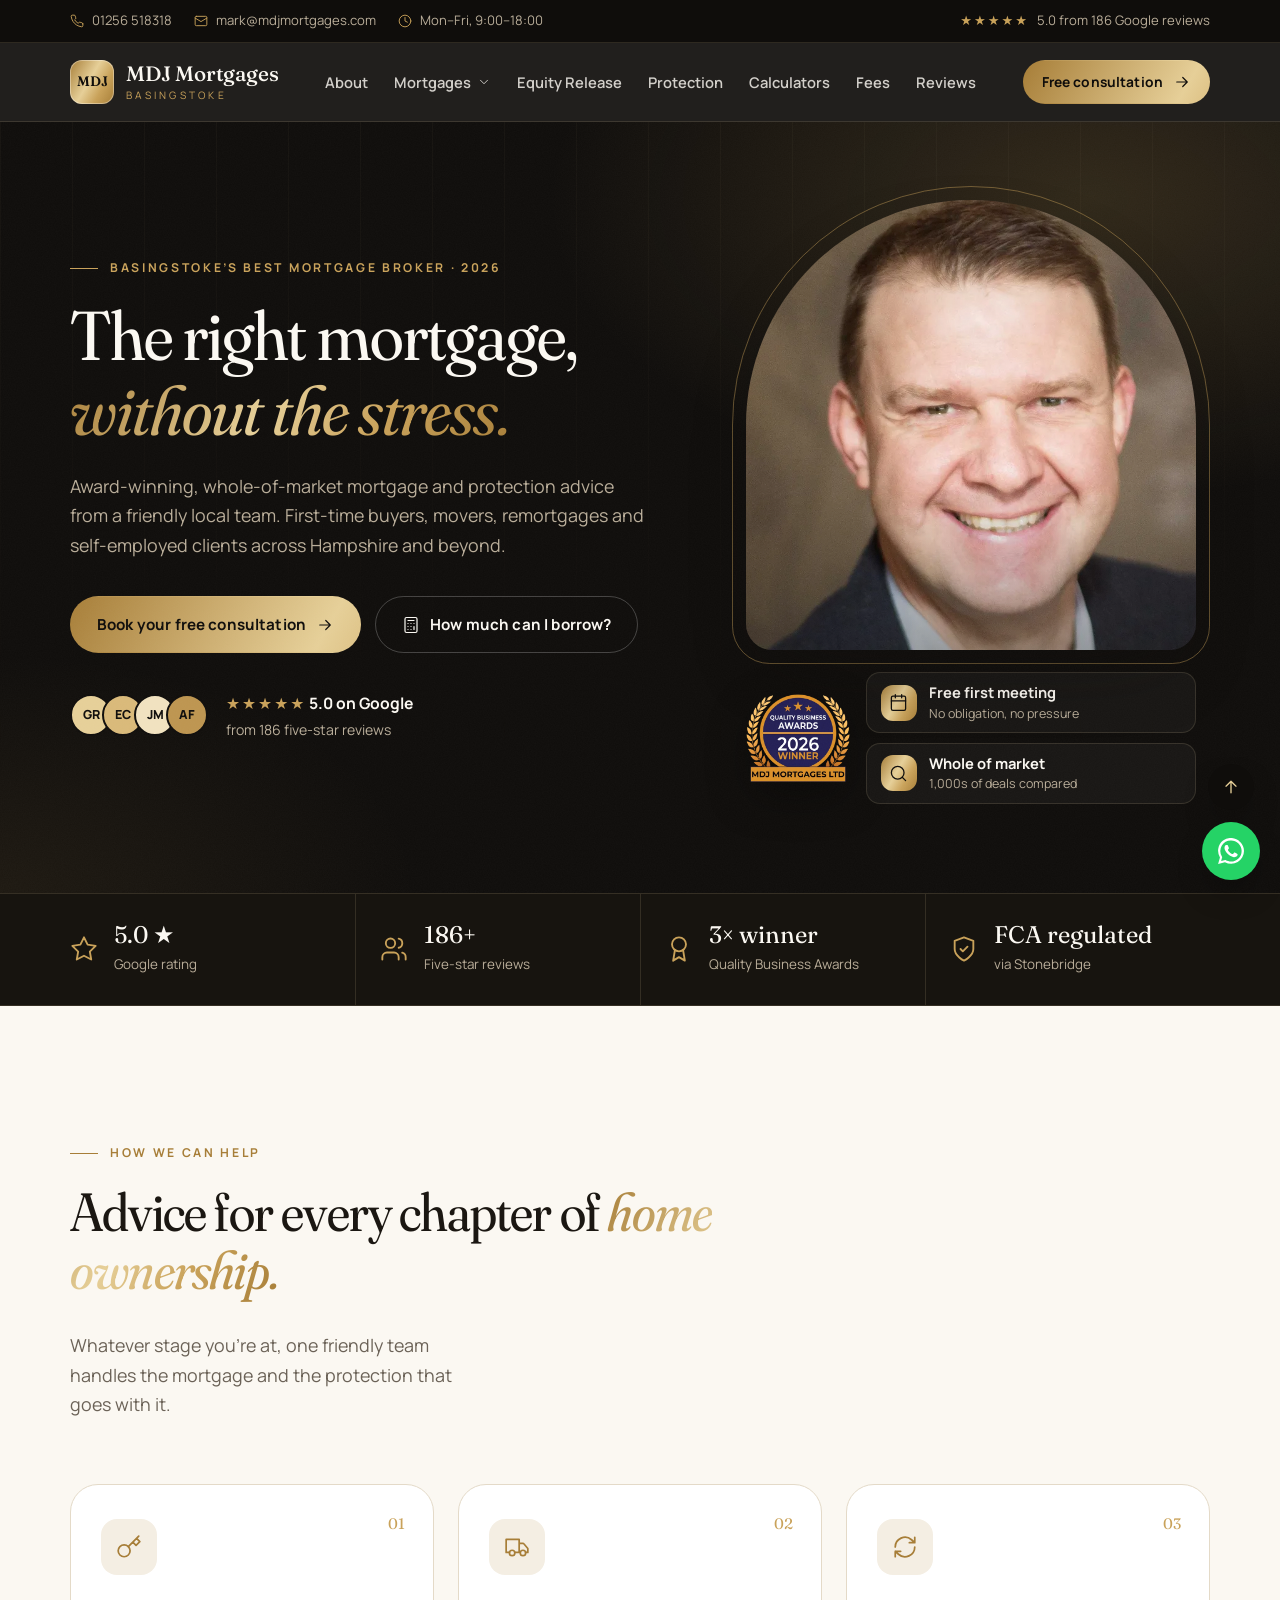
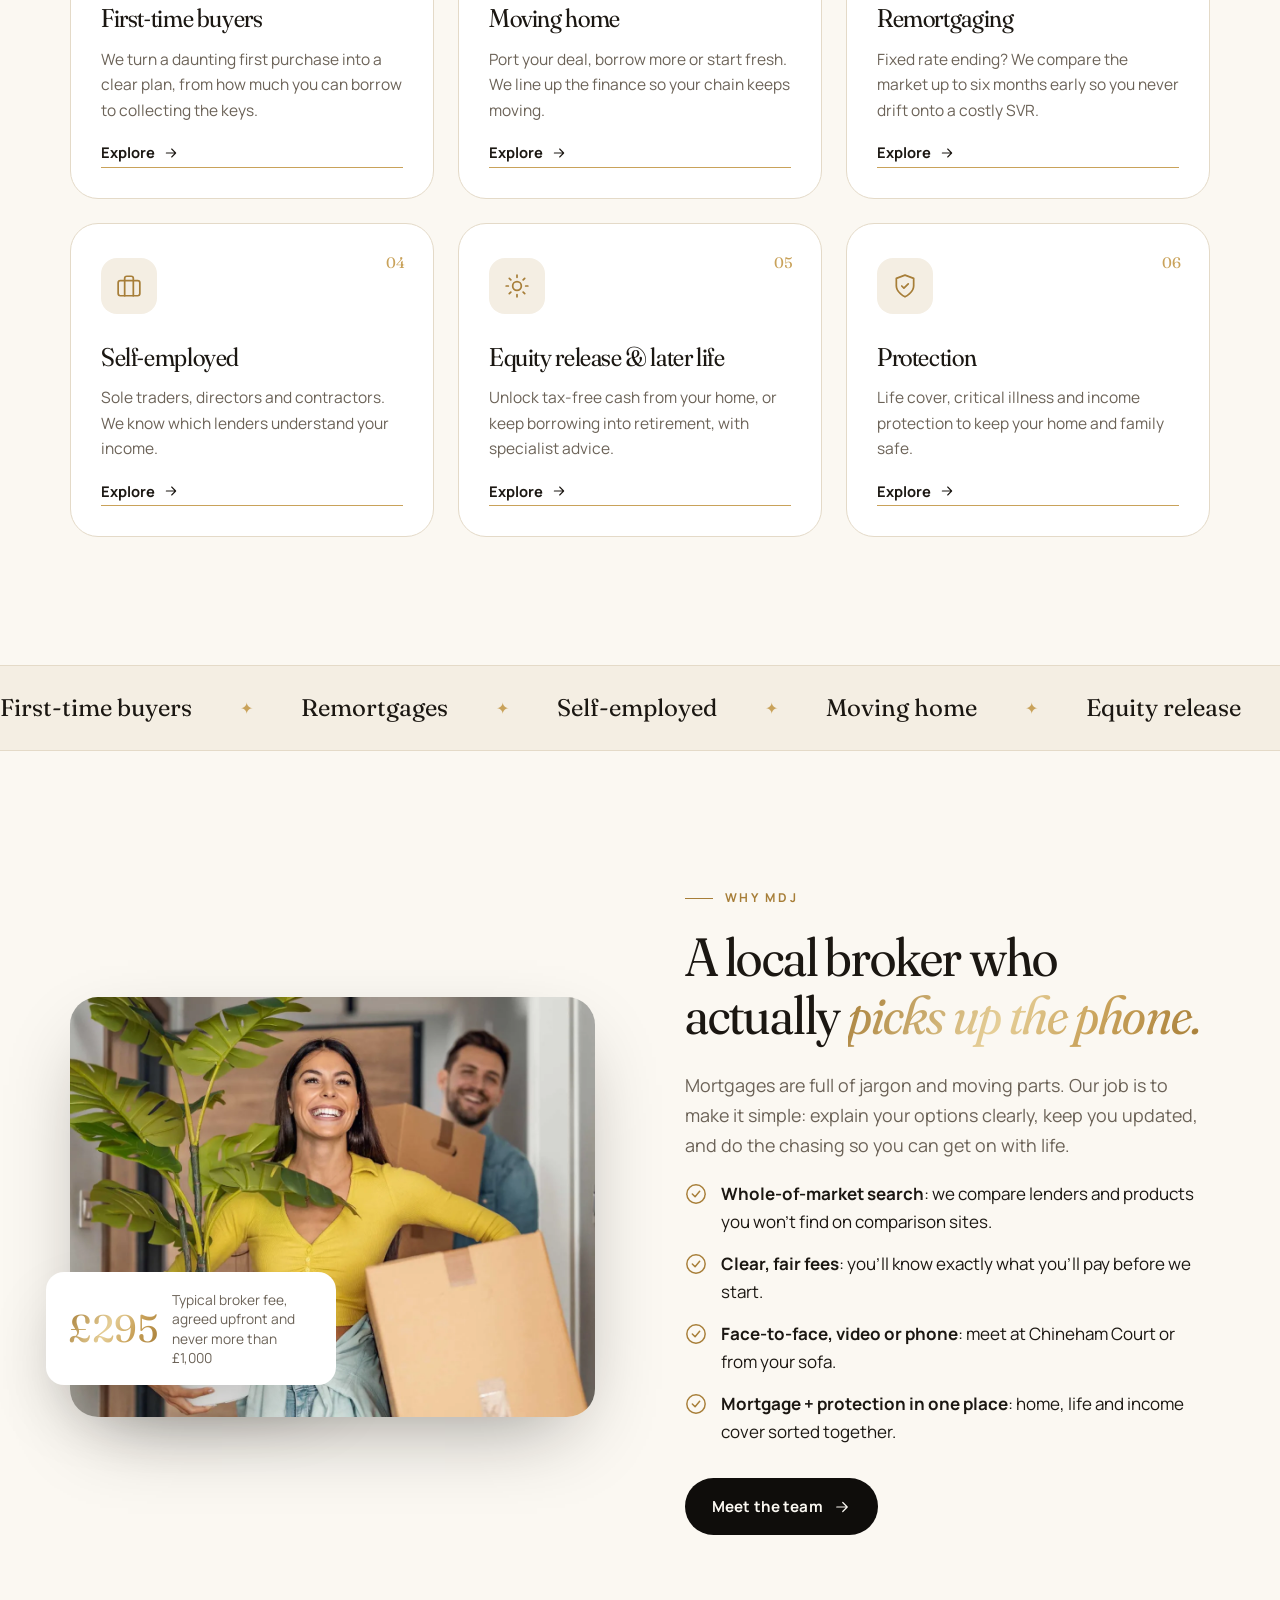
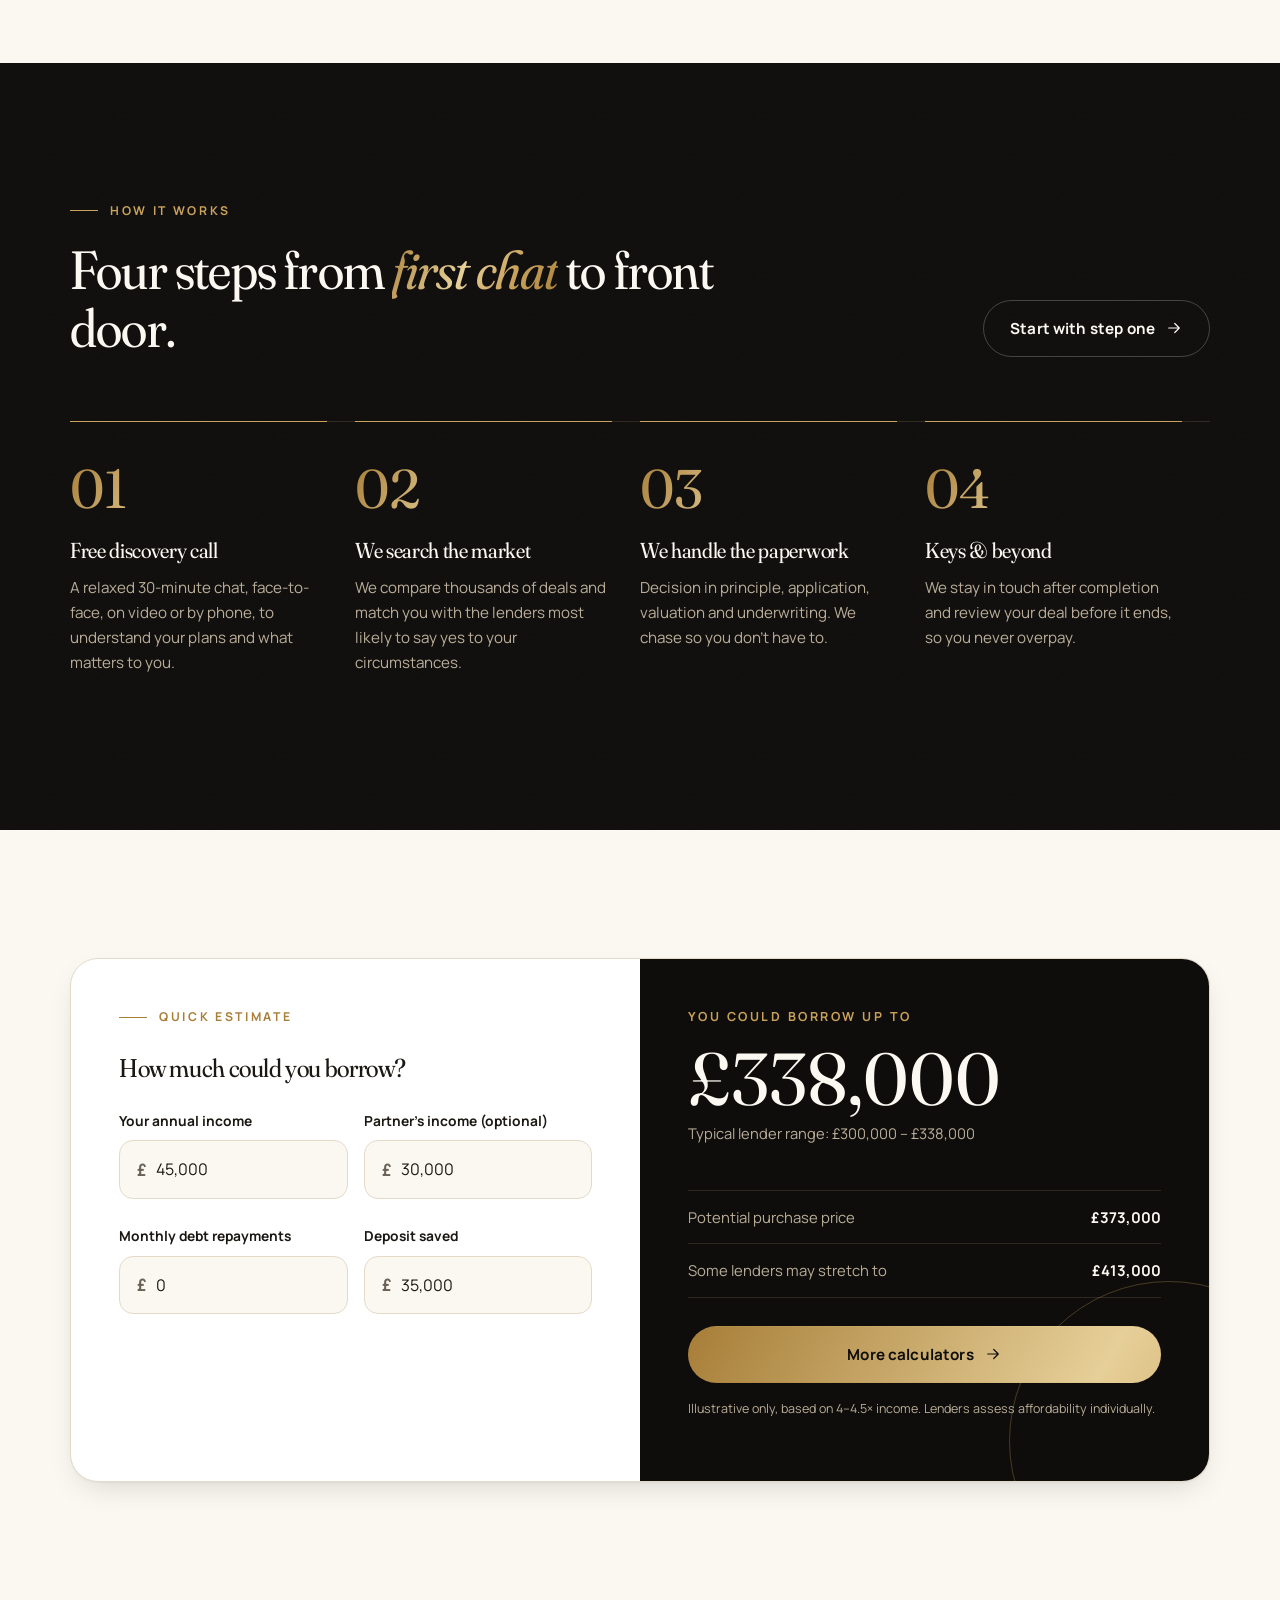
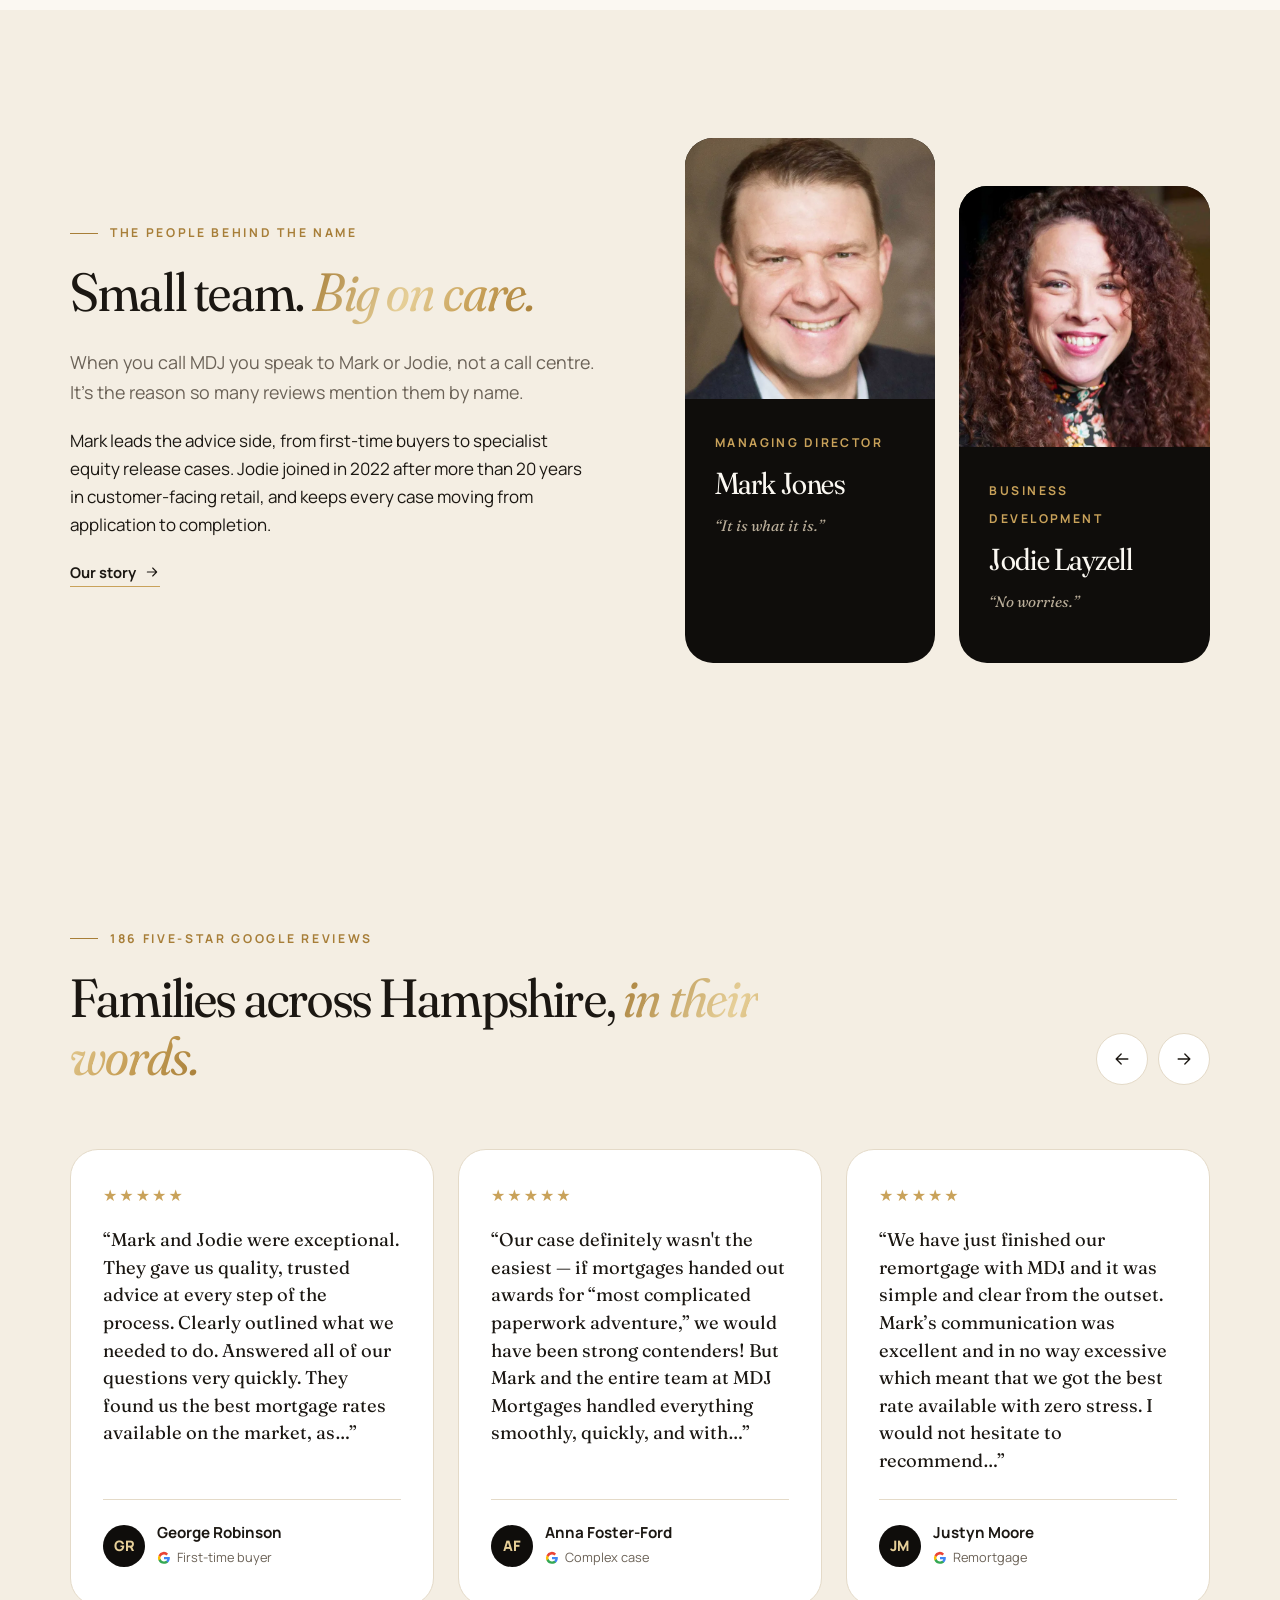
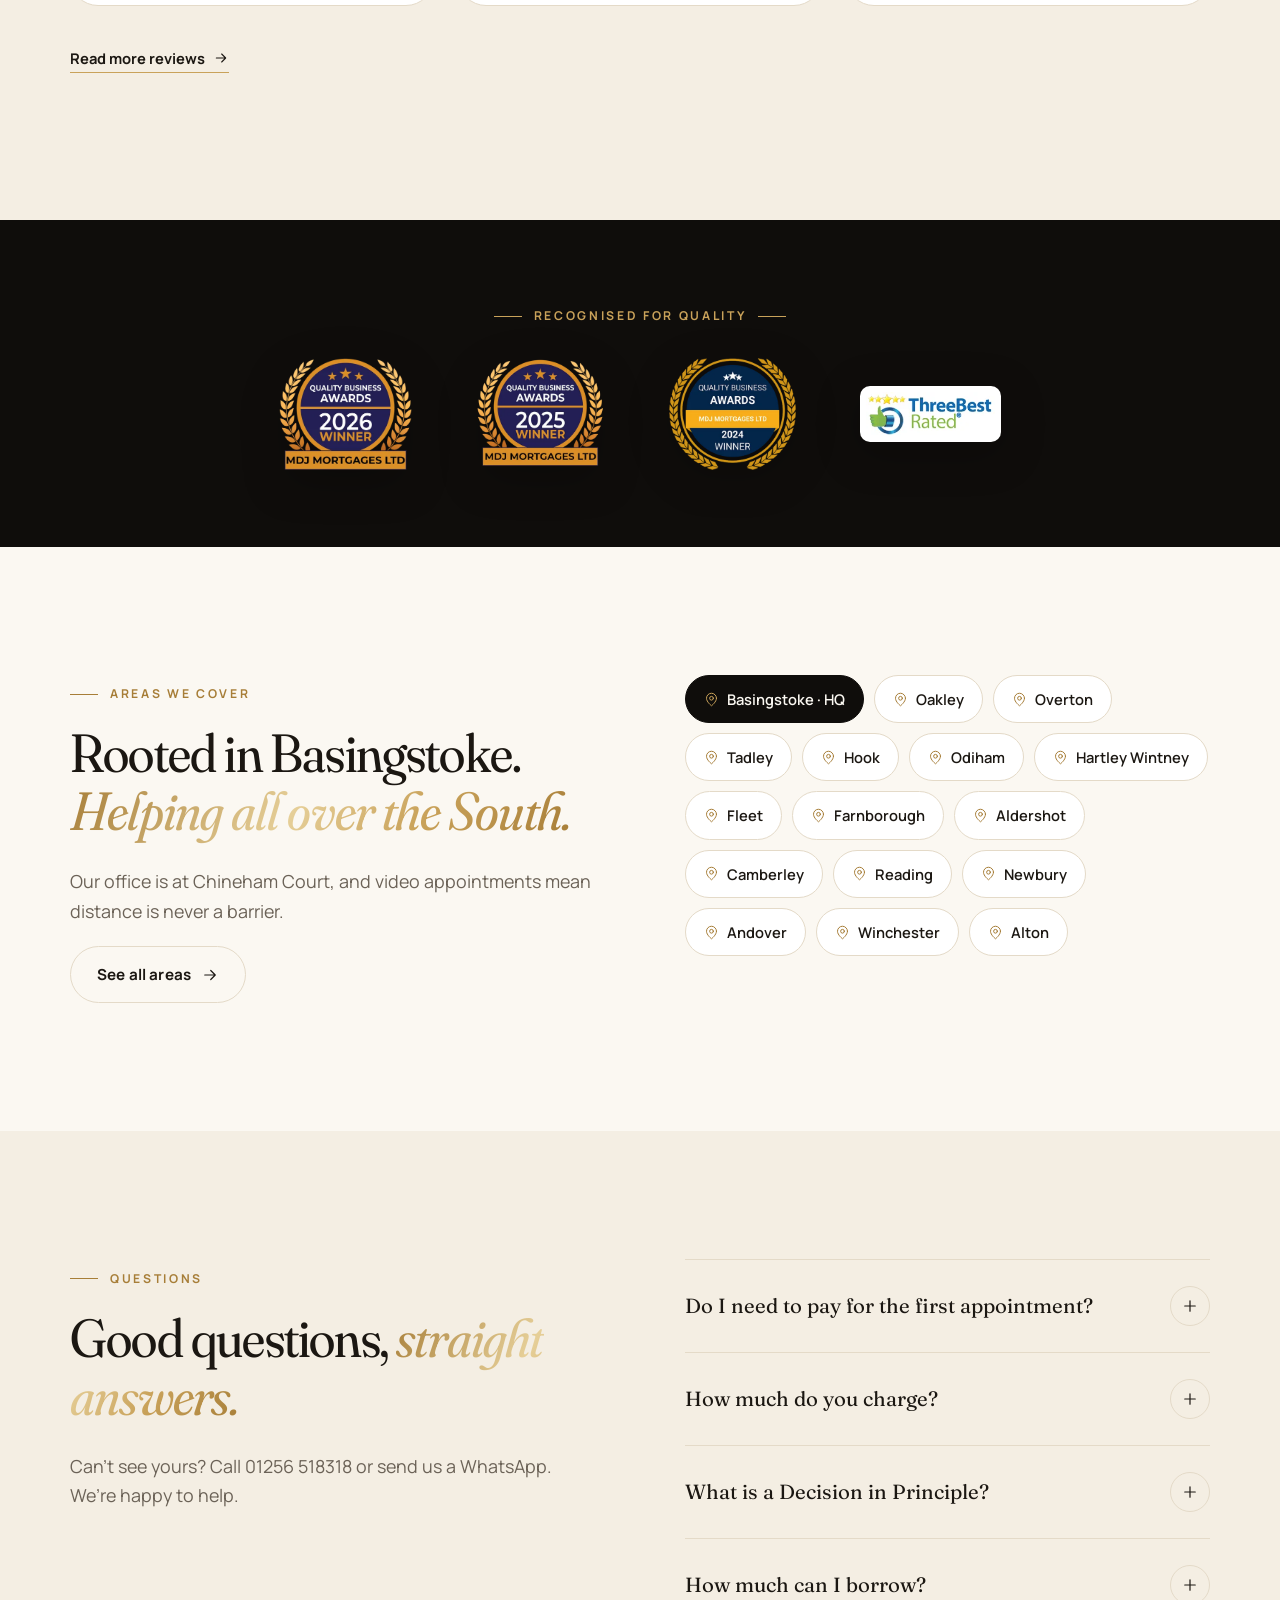
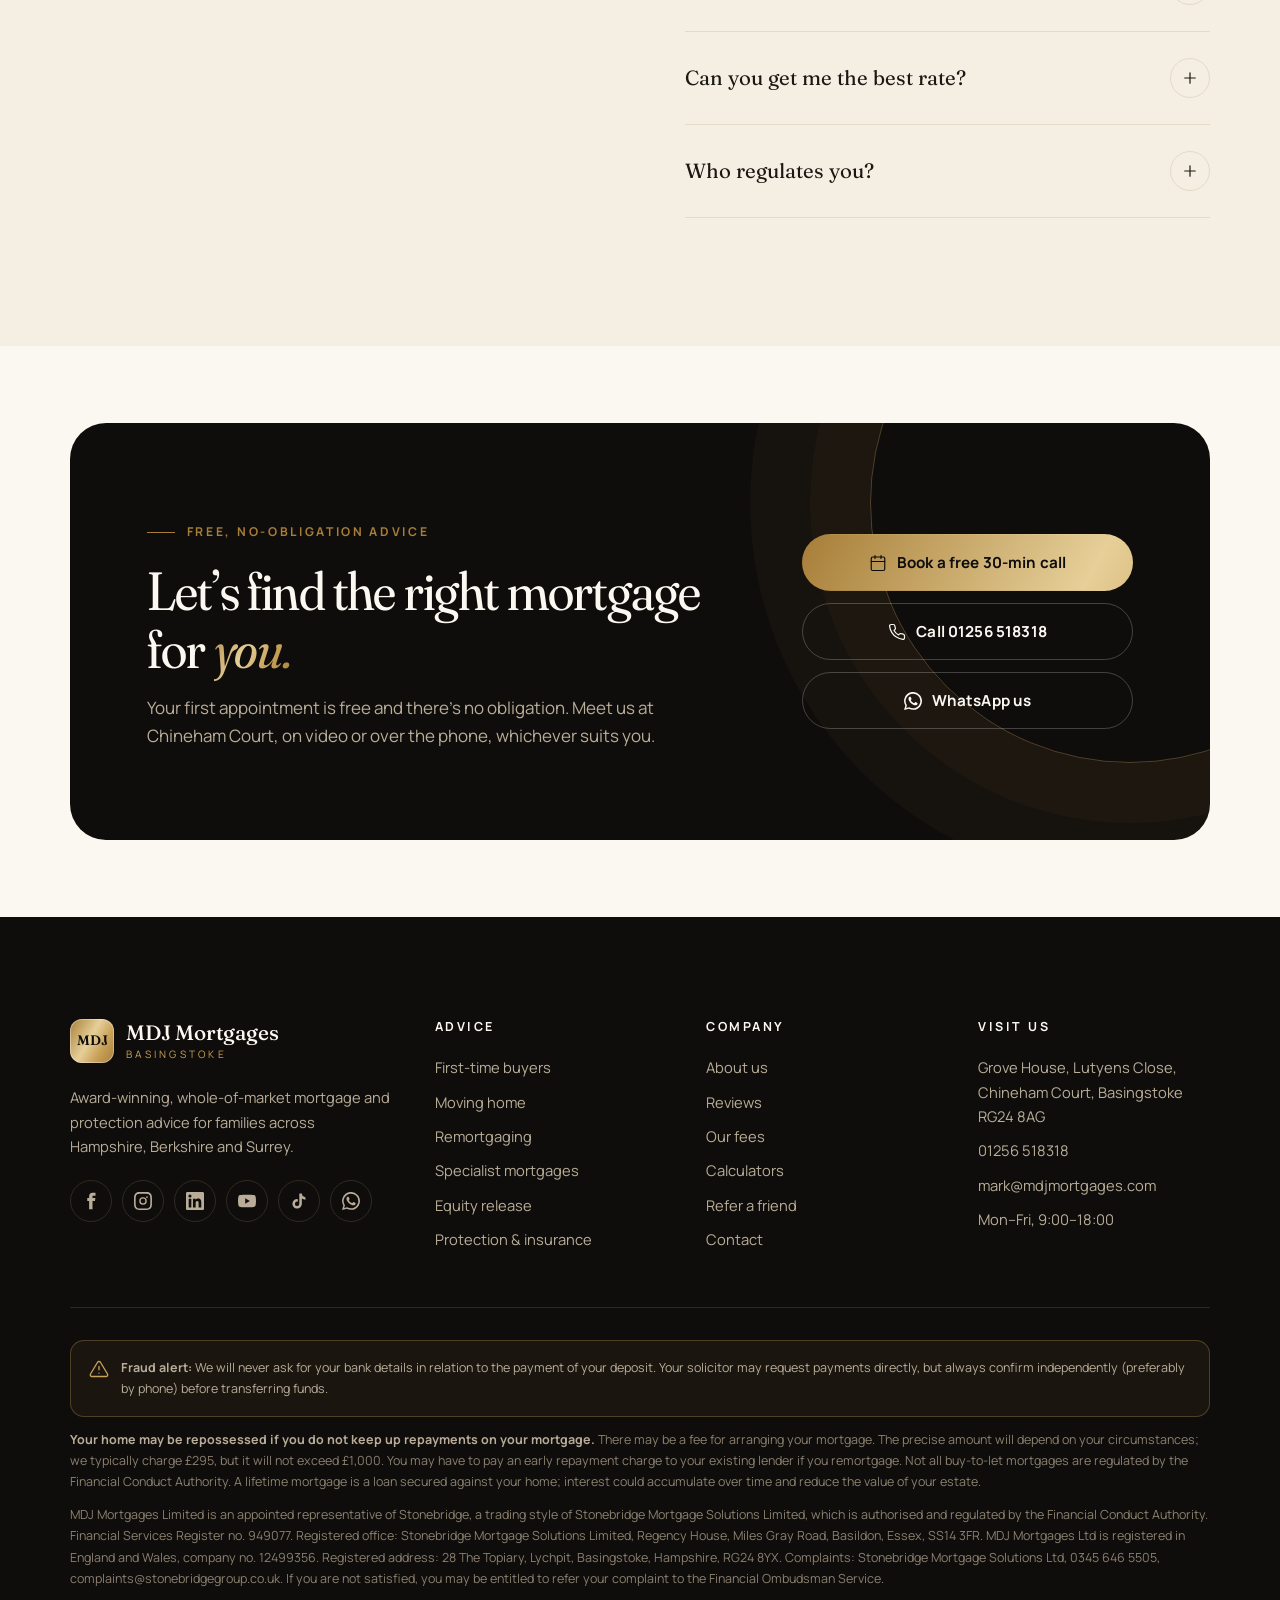
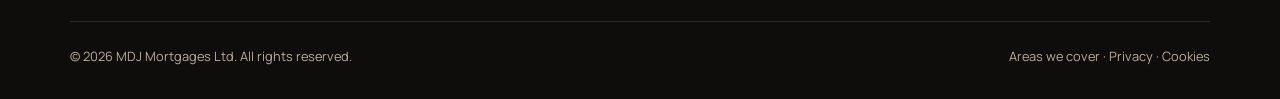
==== commit e9dabbf8: "Keep the hero clear on desktop and mobile Move the award badge and info cards out from over Mark's p" ====
--- a/index.html
+++ b/index.html
@@ -15,7 +15,7 @@
 <link rel="preconnect" href="https://fonts.googleapis.com">
 <link rel="preconnect" href="https://fonts.gstatic.com" crossorigin>
 <link href="https://fonts.googleapis.com/css2?family=Fraunces:ital,opsz,wght,SOFT@0,9..144,300..600,0..100;1,9..144,300..600,0..100&family=Manrope:wght@400;500;600;700;800&display=swap" rel="stylesheet">
-<link rel="stylesheet" href="assets/css/styles.css">
+<link rel="stylesheet" href="assets/css/styles.css?v=fd4c3b2e93">
 <script type="application/ld+json">{"@context":"https://schema.org","@type":"FinancialService","name":"MDJ Mortgages Ltd","telephone":"+44 1256 518318","email":"mark@mdjmortgages.com","url":"https://www.mdjmortgages.com","address":{"@type":"PostalAddress","streetAddress":"Grove House, Lutyens Close, Chineham Court","addressLocality":"Basingstoke","postalCode":"RG24 8AG","addressCountry":"GB"},"openingHours":"Mo-Fr 09:00-18:00","areaServed":["Basingstoke","Hampshire","Berkshire","Surrey"],"aggregateRating":{"@type":"AggregateRating","ratingValue":"5.0","reviewCount":"186"}}</script>
 </head>
 <body>
@@ -30,8 +30,8 @@
 </div></div>
 <header class="header"><div class="container">
   <a class="logo" href="index.html" aria-label="MDJ Mortgages home"><span class="logo-mark">MDJ</span><span class="logo-text"><strong>MDJ Mortgages</strong><span>Basingstoke</span></span></a>
-  <nav class="nav" aria-label="Main"><div class="nav-item"><a class="nav-link" href="about.html">About</a></div><div class="nav-item"><a class="nav-link" href="mortgages.html">Mortgages <svg viewBox="0 0 24 24" fill="none" stroke="currentColor" stroke-width="1.6" stroke-linecap="round" stroke-linejoin="round" aria-hidden="true"><path d="m6 9 6 6 6-6"/></svg></a>
-<div class="mega"><a class="mega-link" href="mortgages.html#first-time-buyers"><span class="mega-icon"><svg viewBox="0 0 24 24" fill="none" stroke="currentColor" stroke-width="1.6" stroke-linecap="round" stroke-linejoin="round" aria-hidden="true"><circle cx="7.5" cy="15.5" r="5.5"/><path d="m21 2-9.6 9.6M15.5 7.5l3 3L22 7l-3-3"/></svg></span><span><strong>First-time buyers</strong><span>From deposit to keys, step by step</span></span></a><a class="mega-link" href="mortgages.html#moving-home"><span class="mega-icon"><svg viewBox="0 0 24 24" fill="none" stroke="currentColor" stroke-width="1.6" stroke-linecap="round" stroke-linejoin="round" aria-hidden="true"><path d="M10 17h4V5H2v12h3M20 17h2v-3.3a1 1 0 0 0-.2-.6L18.3 9a1 1 0 0 0-.8-.4H14"/><circle cx="7.5" cy="17.5" r="2.5"/><circle cx="17.5" cy="17.5" r="2.5"/></svg></span><span><strong>Moving home</strong><span>Port, borrow more or start fresh</span></span></a><a class="mega-link" href="mortgages.html#remortgage"><span class="mega-icon"><svg viewBox="0 0 24 24" fill="none" stroke="currentColor" stroke-width="1.6" stroke-linecap="round" stroke-linejoin="round" aria-hidden="true"><path d="M3 12a9 9 0 0 1 15-6.7L21 8M21 3v5h-5M21 12a9 9 0 0 1-15 6.7L3 16M3 21v-5h5"/></svg></span><span><strong>Remortgaging</strong><span>Don’t drift onto your lender’s SVR</span></span></a><a class="mega-link" href="specialist.html#self-employed"><span class="mega-icon"><svg viewBox="0 0 24 24" fill="none" stroke="currentColor" stroke-width="1.6" stroke-linecap="round" stroke-linejoin="round" aria-hidden="true"><rect x="2" y="7" width="20" height="14" rx="2"/><path d="M16 21V5a2 2 0 0 0-2-2h-4a2 2 0 0 0-2 2v16"/></svg></span><span><strong>Self-employed</strong><span>Contractors, directors & sole traders</span></span></a><a class="mega-link" href="specialist.html#later-life"><span class="mega-icon"><svg viewBox="0 0 24 24" fill="none" stroke="currentColor" stroke-width="1.6" stroke-linecap="round" stroke-linejoin="round" aria-hidden="true"><circle cx="12" cy="12" r="4"/><path d="M12 2v2M12 20v2M4.9 4.9l1.4 1.4M17.7 17.7l1.4 1.4M2 12h2M20 12h2M6.3 17.7l-1.4 1.4M19.1 4.9l-1.4 1.4"/></svg></span><span><strong>Later life & retirement</strong><span>Borrowing into retirement</span></span></a><a class="mega-link" href="specialist.html"><span class="mega-icon"><svg viewBox="0 0 24 24" fill="none" stroke="currentColor" stroke-width="1.6" stroke-linecap="round" stroke-linejoin="round" aria-hidden="true"><path d="m12 2 10 5-10 5L2 7z"/><path d="m2 17 10 5 10-5M2 12l10 5 10-5"/></svg></span><span><strong>All specialist lending</strong><span>Commercial, foreign national & more</span></span></a><div class="mega-feature"><div><span class="eyebrow">Free first meeting</span><h4>Not sure where to start?</h4><p>Book a 30-minute discovery call and we’ll map out your options, with no obligation.</p></div><a class="btn btn-gold btn-sm" href="https://calendly.com/mdjmortgages/free-30-minute-discovery-meeting-clone" target="_blank" rel="noopener">Book a call <svg viewBox="0 0 24 24" fill="none" stroke="currentColor" stroke-width="1.6" stroke-linecap="round" stroke-linejoin="round" aria-hidden="true"><path d="M5 12h14M13 6l6 6-6 6"/></svg></a></div></div></div><div class="nav-item"><a class="nav-link" href="equity-release.html">Equity Release</a></div><div class="nav-item"><a class="nav-link" href="protection.html">Protection</a></div><div class="nav-item"><a class="nav-link" href="calculators.html">Calculators</a></div><div class="nav-item"><a class="nav-link" href="fees.html">Fees</a></div><div class="nav-item"><a class="nav-link" href="reviews.html">Reviews</a></div></nav>
+  <nav class="nav" aria-label="Main"><div class="nav-item"><a class="nav-link" href="about.html">About</a></div><div class="nav-item has-mega"><a class="nav-link" href="mortgages.html" aria-haspopup="true">Mortgages <svg viewBox="0 0 24 24" fill="none" stroke="currentColor" stroke-width="1.6" stroke-linecap="round" stroke-linejoin="round" aria-hidden="true"><path d="m6 9 6 6 6-6"/></svg></a>
+<div class="mega"><div class="mega-links"><a class="mega-link" href="mortgages.html#first-time-buyers"><span class="mega-icon"><svg viewBox="0 0 24 24" fill="none" stroke="currentColor" stroke-width="1.6" stroke-linecap="round" stroke-linejoin="round" aria-hidden="true"><circle cx="7.5" cy="15.5" r="5.5"/><path d="m21 2-9.6 9.6M15.5 7.5l3 3L22 7l-3-3"/></svg></span><span class="mega-text"><strong>First-time buyers</strong><small>From deposit to keys</small></span></a><a class="mega-link" href="mortgages.html#moving-home"><span class="mega-icon"><svg viewBox="0 0 24 24" fill="none" stroke="currentColor" stroke-width="1.6" stroke-linecap="round" stroke-linejoin="round" aria-hidden="true"><path d="M10 17h4V5H2v12h3M20 17h2v-3.3a1 1 0 0 0-.2-.6L18.3 9a1 1 0 0 0-.8-.4H14"/><circle cx="7.5" cy="17.5" r="2.5"/><circle cx="17.5" cy="17.5" r="2.5"/></svg></span><span class="mega-text"><strong>Moving home</strong><small>Port, borrow more or start fresh</small></span></a><a class="mega-link" href="mortgages.html#remortgage"><span class="mega-icon"><svg viewBox="0 0 24 24" fill="none" stroke="currentColor" stroke-width="1.6" stroke-linecap="round" stroke-linejoin="round" aria-hidden="true"><path d="M3 12a9 9 0 0 1 15-6.7L21 8M21 3v5h-5M21 12a9 9 0 0 1-15 6.7L3 16M3 21v-5h5"/></svg></span><span class="mega-text"><strong>Remortgaging</strong><small>Never drift onto a costly SVR</small></span></a><a class="mega-link" href="specialist.html#self-employed"><span class="mega-icon"><svg viewBox="0 0 24 24" fill="none" stroke="currentColor" stroke-width="1.6" stroke-linecap="round" stroke-linejoin="round" aria-hidden="true"><rect x="2" y="7" width="20" height="14" rx="2"/><path d="M16 21V5a2 2 0 0 0-2-2h-4a2 2 0 0 0-2 2v16"/></svg></span><span class="mega-text"><strong>Self-employed</strong><small>Directors, contractors & more</small></span></a><a class="mega-link" href="specialist.html#later-life"><span class="mega-icon"><svg viewBox="0 0 24 24" fill="none" stroke="currentColor" stroke-width="1.6" stroke-linecap="round" stroke-linejoin="round" aria-hidden="true"><circle cx="12" cy="12" r="4"/><path d="M12 2v2M12 20v2M4.9 4.9l1.4 1.4M17.7 17.7l1.4 1.4M2 12h2M20 12h2M6.3 17.7l-1.4 1.4M19.1 4.9l-1.4 1.4"/></svg></span><span class="mega-text"><strong>Later life & retirement</strong><small>Borrowing into retirement</small></span></a><a class="mega-link" href="specialist.html"><span class="mega-icon"><svg viewBox="0 0 24 24" fill="none" stroke="currentColor" stroke-width="1.6" stroke-linecap="round" stroke-linejoin="round" aria-hidden="true"><path d="m12 2 10 5-10 5L2 7z"/><path d="m2 17 10 5 10-5M2 12l10 5 10-5"/></svg></span><span class="mega-text"><strong>All specialist lending</strong><small>Commercial, visas & more</small></span></a></div><div class="mega-feature"><div><span class="eyebrow">No obligation</span><h4>Not sure where to start?</h4><p>Book a 30-minute discovery call and we’ll map out your options, with no obligation.</p></div><a class="btn btn-gold btn-sm" href="https://calendly.com/mdjmortgages/free-30-minute-discovery-meeting-clone" target="_blank" rel="noopener">Book a call <svg viewBox="0 0 24 24" fill="none" stroke="currentColor" stroke-width="1.6" stroke-linecap="round" stroke-linejoin="round" aria-hidden="true"><path d="M5 12h14M13 6l6 6-6 6"/></svg></a></div></div></div><div class="nav-item"><a class="nav-link" href="equity-release.html">Equity Release</a></div><div class="nav-item"><a class="nav-link" href="protection.html">Protection</a></div><div class="nav-item"><a class="nav-link" href="calculators.html">Calculators</a></div><div class="nav-item"><a class="nav-link" href="fees.html">Fees</a></div><div class="nav-item"><a class="nav-link" href="reviews.html">Reviews</a></div></nav>
   <div class="header-cta">
     <a class="header-phone" href="tel:+441256518318"><svg viewBox="0 0 24 24" fill="none" stroke="currentColor" stroke-width="1.6" stroke-linecap="round" stroke-linejoin="round" aria-hidden="true"><path d="M22 16.9v3a2 2 0 0 1-2.2 2 19.8 19.8 0 0 1-8.6-3.1 19.5 19.5 0 0 1-6-6A19.8 19.8 0 0 1 2.1 4.2 2 2 0 0 1 4.1 2h3a2 2 0 0 1 2 1.7c.1 1 .4 1.9.7 2.8a2 2 0 0 1-.5 2.1L8 9.9a16 16 0 0 0 6 6l1.3-1.3a2 2 0 0 1 2.1-.4c.9.3 1.8.6 2.8.7a2 2 0 0 1 1.7 2z"/></svg> 01256 518318</a>
     <a class="btn btn-gold btn-sm" href="contact.html">Free consultation <svg viewBox="0 0 24 24" fill="none" stroke="currentColor" stroke-width="1.6" stroke-linecap="round" stroke-linejoin="round" aria-hidden="true"><path d="M5 12h14M13 6l6 6-6 6"/></svg></a>
@@ -68,11 +68,15 @@
       </div>
     </div>
     <div class="hero-visual reveal reveal-d2">
-      <div class="hero-ring"></div>
-      <div class="hero-frame"><img src="assets/img/mark.webp" alt="Mark Jones, Managing Director of MDJ Mortgages" width="900" height="720" fetchpriority="high"></div>
-      <img class="fc-badge" src="assets/img/award-2026.webp" alt="Quality Business Awards 2026 badge" width="128" height="108">
-      <div class="float-card fc-1"><span class="fc-icon"><svg viewBox="0 0 24 24" fill="none" stroke="currentColor" stroke-width="1.6" stroke-linecap="round" stroke-linejoin="round" aria-hidden="true"><rect x="3" y="4" width="18" height="18" rx="2"/><path d="M16 2v4M8 2v4M3 10h18"/></svg></span><div><strong>Free first meeting</strong><small>No obligation, no pressure</small></div></div>
-      <div class="float-card fc-2"><span class="fc-icon"><svg viewBox="0 0 24 24" fill="none" stroke="currentColor" stroke-width="1.6" stroke-linecap="round" stroke-linejoin="round" aria-hidden="true"><circle cx="11" cy="11" r="8"/><path d="m21 21-4.3-4.3"/></svg></span><div><strong>Whole of market</strong><small>Thousands of deals compared</small></div></div>
+      <div class="hero-photo">
+        <div class="hero-ring"></div>
+        <div class="hero-frame"><img src="assets/img/mark.webp" alt="Mark Jones, Managing Director of MDJ Mortgages" width="900" height="720" fetchpriority="high"></div>
+      </div>
+      <div class="hero-badges">
+        <img class="hero-award" src="assets/img/award-2026.webp" alt="Quality Business Awards 2026 winner badge" width="96" height="81">
+        <div class="float-card"><span class="fc-icon"><svg viewBox="0 0 24 24" fill="none" stroke="currentColor" stroke-width="1.6" stroke-linecap="round" stroke-linejoin="round" aria-hidden="true"><rect x="3" y="4" width="18" height="18" rx="2"/><path d="M16 2v4M8 2v4M3 10h18"/></svg></span><div><strong>Free first meeting</strong><small>No obligation, no pressure</small></div></div>
+        <div class="float-card"><span class="fc-icon"><svg viewBox="0 0 24 24" fill="none" stroke="currentColor" stroke-width="1.6" stroke-linecap="round" stroke-linejoin="round" aria-hidden="true"><circle cx="11" cy="11" r="8"/><path d="m21 21-4.3-4.3"/></svg></span><div><strong>Whole of market</strong><small>1,000s of deals compared</small></div></div>
+      </div>
     </div>
   </div>
 </section>
@@ -260,6 +264,6 @@
   <a class="top" href="#main" aria-label="Back to top"><svg viewBox="0 0 24 24" fill="none" stroke="currentColor" stroke-width="1.6" stroke-linecap="round" stroke-linejoin="round" aria-hidden="true"><path d="M12 19V5M6 11l6-6 6 6"/></svg></a>
   <a class="wa" href="https://wa.me/447798819741" target="_blank" rel="noopener" aria-label="Chat on WhatsApp"><svg viewBox="0 0 24 24" fill="currentColor" aria-hidden="true"><path d="M17.5 14.4c-.3-.1-1.8-.9-2-1-.3-.1-.5-.1-.7.1-.2.3-.8 1-.9 1.2-.2.2-.3.2-.6.1-.3-.1-1.3-.5-2.4-1.5-.9-.8-1.5-1.8-1.7-2.1-.2-.3 0-.5.1-.6l.4-.5.3-.5c.1-.2 0-.4 0-.5l-.9-2.2c-.2-.6-.5-.5-.7-.5h-.6c-.2 0-.5.1-.8.4-.3.3-1 1-1 2.5s1.1 2.9 1.2 3.1c.1.2 2.1 3.2 5.1 4.5.7.3 1.3.5 1.7.6.7.2 1.4.2 1.9.1.6-.1 1.8-.7 2-1.4.2-.7.2-1.3.2-1.4-.1-.1-.3-.2-.6-.3zM12 21.8c-1.8 0-3.5-.5-5-1.4l-.4-.2-3.7 1 1-3.6-.2-.4A9.8 9.8 0 0 1 12 2.2a9.8 9.8 0 0 1 9.8 9.8c0 5.4-4.4 9.8-9.8 9.8zm8.4-18.2A11.8 11.8 0 0 0 1.8 17.9L.1 24l6.3-1.7A11.8 11.8 0 0 0 24 12c0-3.2-1.2-6.1-3.5-8.4z"/></svg></a>
 </div>
-<script src="assets/js/main.js" defer></script>
+<script src="assets/js/main.js?v=a1cfa3d453" defer></script>
 </body>
 </html>
--- a/assets/css/styles.css
+++ b/assets/css/styles.css
@@ -125,7 +125,7 @@
 .header .container { display: flex; align-items: center; justify-content: space-between; gap: 24px; height: 78px; }
 .logo { display: inline-flex; align-items: center; gap: 12px; }
 .logo-mark { width: 44px; height: 44px; border-radius: 12px; display: grid; place-items: center; background: var(--gold-grad); color: var(--ink); font-family: var(--serif); font-weight: 600; font-size: .86rem; letter-spacing: 0; box-shadow: inset 0 0 0 1px rgba(255,255,255,.35); }
-.logo-text { display: flex; flex-direction: column; line-height: 1; }
+.logo-text { display: flex; flex-direction: column; line-height: 1; white-space: nowrap; }
 .logo-text strong { font-family: var(--serif); font-weight: 500; font-size: 1.3rem; letter-spacing: -.01em; }
 .logo-text span { font-size: .64rem; letter-spacing: .32em; text-transform: uppercase; color: var(--gold); margin-top: 5px; }
 
@@ -137,18 +137,25 @@
 .nav-link[aria-current="page"] { color: var(--gold-2); }
 .nav-item:hover .nav-link svg, .nav-item:focus-within .nav-link svg { transform: rotate(180deg); }
 
-.mega { position: absolute; top: calc(100% + 14px); left: 50%; transform: translate(-50%, 8px); width: min(760px, 92vw); background: var(--ink-2); border: 1px solid var(--line-dark); border-radius: 22px; padding: 22px; box-shadow: var(--shadow-lg); opacity: 0; visibility: hidden; transition: opacity .3s var(--ease), transform .3s var(--ease), visibility .3s; display: grid; grid-template-columns: 1fr 1fr 230px; gap: 8px; }
-.mega::before { content: ""; position: absolute; inset: -16px 0 auto 0; height: 16px; }
+.header .container { position: relative; }
+.nav > .nav-item.has-mega { position: static; }
+.mega { position: absolute; top: calc(100% + 1px); left: 50%; width: min(860px, calc(100vw - 32px)); transform: translate(-50%, 10px); background: var(--ink-2); border: 1px solid var(--line-dark); border-radius: 0 0 22px 22px; padding: 16px; box-shadow: var(--shadow-lg); opacity: 0; visibility: hidden; transition: opacity .3s var(--ease), transform .3s var(--ease), visibility .3s; display: grid; grid-template-columns: minmax(0, 1fr) 248px; gap: 16px; }
+.mega::before { content: ""; position: absolute; left: 0; right: 0; top: -20px; height: 20px; }
 .nav-item:hover .mega, .nav-item:focus-within .mega { opacity: 1; visibility: visible; transform: translate(-50%, 0); }
-.mega-link { display: flex; gap: 14px; padding: 14px; border-radius: 14px; transition: background .25s; }
+.mega-links { display: grid; grid-template-columns: repeat(2, minmax(0, 1fr)); gap: 4px; align-content: start; }
+.mega-link { display: flex; align-items: center; gap: 14px; min-height: 76px; padding: 14px; border-radius: 14px; transition: background .25s; }
 .mega-link:hover { background: rgba(255,255,255,.05); }
-.mega-icon { flex: none; width: 40px; height: 40px; border-radius: 12px; display: grid; place-items: center; background: rgba(201,162,90,.12); color: var(--gold); }
-.mega-icon svg { width: 20px; height: 20px; }
-.mega-link strong { display: block; font-size: .95rem; color: var(--paper); }
-.mega-link span { display: block; font-size: .82rem; color: var(--muted-light); line-height: 1.45; margin-top: 2px; }
-.mega-feature { grid-row: span 3; border-radius: 16px; padding: 22px; background: linear-gradient(160deg, #2a2219, #15120e); border: 1px solid var(--line-dark); display: flex; flex-direction: column; justify-content: space-between; }
-.mega-feature h4 { color: var(--paper); font-size: 1.25rem; }
-.mega-feature p { color: var(--muted-light); font-size: .86rem; }
+.mega-link .mega-icon { flex: none; width: 44px; height: 44px; border-radius: 12px; display: flex; align-items: center; justify-content: center; background: rgba(201,162,90,.12); color: var(--gold); transition: background .25s, color .25s; }
+.mega-link:hover .mega-icon { background: var(--gold-grad); color: var(--ink); }
+.mega-link .mega-icon svg { width: 20px; height: 20px; display: block; }
+.mega-text { display: flex; flex-direction: column; gap: 3px; min-width: 0; }
+.mega-text strong { font-size: .95rem; line-height: 1.3; color: var(--paper); }
+.mega-text small { font-size: .82rem; line-height: 1.4; color: var(--muted-light); white-space: nowrap; overflow: hidden; text-overflow: ellipsis; }
+.mega-feature { border-radius: 16px; padding: 24px; background: linear-gradient(160deg, #2a2219, #15120e); border: 1px solid var(--line-dark); display: flex; flex-direction: column; justify-content: space-between; gap: 20px; }
+.mega-feature .eyebrow { margin-bottom: 14px; }
+.mega-feature h4 { color: var(--paper); font-size: 1.3rem; margin-bottom: 10px; }
+.mega-feature p { color: var(--muted-light); font-size: .86rem; line-height: 1.55; margin: 0; }
+.mega-feature .btn { align-self: stretch; }
 
 .header-cta { display: flex; align-items: center; gap: 10px; }
 .header-phone { white-space: nowrap; display: inline-flex; align-items: center; gap: 10px; color: var(--paper); font-weight: 700; font-size: .92rem; padding: 8px 12px; }
@@ -182,15 +189,15 @@
 .grain::after { content: ""; position: absolute; inset: 0; pointer-events: none; opacity: .5; background-image: url("data:image/svg+xml,%3Csvg xmlns='http://www.w3.org/2000/svg' width='160' height='160'%3E%3Cfilter id='n'%3E%3CfeTurbulence type='fractalNoise' baseFrequency='.85' numOctaves='3' stitchTiles='stitch'/%3E%3CfeColorMatrix values='0 0 0 0 1 0 0 0 0 1 0 0 0 0 1 0 0 0 .05 0'/%3E%3C/filter%3E%3Crect width='100%25' height='100%25' filter='url(%23n)'/%3E%3C/svg%3E"); }
 
 /* ---------- Hero (home) ---------- */
-.hero { overflow: hidden; padding: clamp(56px, 8vw, 110px) 0 clamp(80px, 9vw, 130px); }
+.hero { overflow: hidden; padding: clamp(40px, 5vw, 72px) 0 clamp(64px, 7vw, 96px); }
 .hero::before { content: ""; position: absolute; inset: 0; background:
   radial-gradient(900px 500px at 85% 10%, rgba(201,162,90,.18), transparent 60%),
   radial-gradient(700px 400px at 0% 100%, rgba(201,162,90,.08), transparent 60%); }
 .hero-lines { position: absolute; inset: 0; background: repeating-linear-gradient(90deg, rgba(232,208,160,.035) 0 1px, transparent 1px 72px); mask-image: linear-gradient(to bottom, #000, transparent 85%); -webkit-mask-image: linear-gradient(to bottom, #000, transparent 85%); }
 .hero .container { position: relative; display: grid; grid-template-columns: 1.1fr .9fr; gap: clamp(40px, 6vw, 90px); align-items: center; }
-.hero h1 { margin-bottom: 26px; }
+.hero h1 { margin-bottom: 24px; font-size: clamp(2.6rem, 5.4vw, 4.6rem); }
 .hero .lead { margin-bottom: 36px; }
-.hero-actions { display: flex; flex-wrap: wrap; gap: 14px; margin-bottom: 44px; }
+.hero-actions { display: flex; flex-wrap: wrap; gap: 14px; margin-bottom: 36px; }
 .hero-proof { display: flex; align-items: center; gap: 18px; flex-wrap: wrap; }
 .avatars { display: flex; }
 .avatars span { width: 42px; height: 42px; border-radius: 50%; border: 2px solid var(--ink); margin-left: -10px; display: grid; place-items: center; font-size: .78rem; font-weight: 800; color: var(--ink); background: var(--gold-2); }
@@ -201,19 +208,19 @@
 .hero-proof small { color: var(--muted-light); font-size: .88rem; display: block; }
 .hero-proof strong { font-size: .98rem; }
 
-.hero-visual { position: relative; aspect-ratio: 4 / 5; max-width: 520px; justify-self: end; width: 100%; }
-.hero-frame { position: absolute; inset: 0; border-radius: 260px 260px 28px 28px; overflow: hidden; box-shadow: var(--shadow-lg); }
-.hero-frame img { width: 100%; height: 100%; object-fit: cover; object-position: 38% center; transform: scale(1.04); }
-.hero-frame::after { content: ""; position: absolute; inset: 0; background: linear-gradient(to top, rgba(15,13,11,.55), transparent 45%); }
-.hero-ring { position: absolute; inset: -18px; border: 1px solid rgba(201,162,90,.45); border-radius: 280px 280px 40px 40px; pointer-events: none; }
-.float-card { position: absolute; background: rgba(23, 20, 15, .82); backdrop-filter: blur(14px); -webkit-backdrop-filter: blur(14px); border: 1px solid var(--line-dark); border-radius: 18px; padding: 16px 18px; display: flex; gap: 14px; align-items: center; box-shadow: var(--shadow-lg); animation: float 6s ease-in-out infinite; }
-.float-card .fc-icon { width: 42px; height: 42px; border-radius: 12px; background: var(--gold-grad); color: var(--ink); display: grid; place-items: center; flex: none; }
-.float-card .fc-icon svg { width: 20px; height: 20px; }
-.float-card strong { display: block; font-size: .98rem; }
-.float-card small { color: var(--muted-light); font-size: .8rem; }
-.fc-1 { left: -48px; top: 18%; }
-.fc-2 { right: -26px; bottom: 14%; animation-delay: -3s; }
-.fc-badge { position: absolute; right: -30px; top: -10px; width: 128px; animation: float 7s ease-in-out infinite; animation-delay: -1.5s; filter: drop-shadow(0 18px 30px rgba(0,0,0,.5)); }
+.hero-visual { position: relative; width: 100%; max-width: 500px; justify-self: end; display: flex; flex-direction: column; gap: 22px; }
+.hero-photo { position: relative; aspect-ratio: 1 / 1; margin: 14px 14px 0; }
+.hero-frame { position: absolute; inset: 0; border-radius: 240px 240px 28px 28px; overflow: hidden; box-shadow: var(--shadow-lg); }
+.hero-frame img { width: 100%; height: 100%; object-fit: cover; object-position: 30% 30%; }
+.hero-frame::after { content: ""; position: absolute; inset: 0; background: linear-gradient(to top, rgba(15,13,11,.35), transparent 35%); }
+.hero-ring { position: absolute; inset: -14px; border: 1px solid rgba(201,162,90,.45); border-radius: 254px 254px 40px 40px; pointer-events: none; }
+.hero-badges { display: grid; grid-template-columns: auto 1fr; gap: 10px 16px; align-items: stretch; margin: 0 14px; }
+.hero-award { grid-row: span 2; width: 104px; height: auto; align-self: center; filter: drop-shadow(0 12px 22px rgba(0,0,0,.45)); }
+.float-card { background: rgba(255,255,255,.04); border: 1px solid var(--line-dark); border-radius: 14px; padding: 10px 14px; display: flex; gap: 12px; align-items: center; min-width: 0; }
+.float-card .fc-icon { width: 36px; height: 36px; border-radius: 12px; background: var(--gold-grad); color: var(--ink); display: flex; align-items: center; justify-content: center; flex: none; }
+.float-card .fc-icon svg { width: 19px; height: 19px; display: block; }
+.float-card strong { display: block; font-size: .92rem; line-height: 1.3; }
+.float-card small { display: block; color: var(--muted-light); font-size: .78rem; line-height: 1.4; margin-top: 2px; }
 @keyframes float { 0%, 100% { transform: translateY(0); } 50% { transform: translateY(-10px); } }
 
 /* ---------- Trust strip ---------- */
@@ -538,7 +545,8 @@
 .fab a { width: 58px; height: 58px; border-radius: 50%; display: grid; place-items: center; box-shadow: 0 16px 34px -10px rgba(0,0,0,.45); transition: transform .3s var(--ease); }
 .fab a:hover { transform: scale(1.08); }
 .fab svg { width: 26px; height: 26px; }
-.fab .wa { background: #25d366; color: #fff; }
+.fab .wa { background: #25d366; color: #fff; transition: transform .3s var(--ease), opacity .3s; }
+.fab .wa.away { opacity: 0; transform: scale(.6); pointer-events: none; }
 .fab .top { background: var(--ink); color: var(--gold-2); width: 46px; height: 46px; justify-self: center; margin-inline: auto; opacity: 0; pointer-events: none; transition: opacity .3s, transform .3s; }
 .fab .top.show { opacity: 1; pointer-events: auto; }
 .fab .top svg { width: 20px; height: 20px; }
@@ -555,16 +563,15 @@
 
 /* ---------- Responsive ---------- */
 .split-contact { grid-template-columns: 1.15fr .85fr; }
-@media (max-width: 1360px) { .header-phone { display: none; } .nav-link { padding: 10px 11px; } }
+.header-phone { display: none; }
+@media (max-width: 1280px) { .nav-link { padding: 10px 11px; } }
 @media (max-width: 1140px) {
   .nav, .header-phone { display: none; }
   .burger { display: grid; }
-  .fc-1 { left: -10px; }
-  .fc-2 { right: -10px; }
 }
 @media (max-width: 980px) {
   .hero .container, .page-hero .container, .split, .split-contact, .cta-band, .calc { grid-template-columns: 1fr !important; }
-  .hero-visual { justify-self: center; max-width: 460px; margin-top: 20px; }
+  .hero-visual { justify-self: center; max-width: 520px; margin-top: 8px; }
   .page-hero-aside { justify-self: start; max-width: none; grid-template-columns: repeat(auto-fit, minmax(220px, 1fr)); }
   .split.reverse > :first-child { order: 0; }
   .grid-3, .grid-4 { grid-template-columns: repeat(2, 1fr); }
@@ -599,12 +606,9 @@
   .fee-row { grid-template-columns: 1fr; padding: 24px; }
   .fee-price { text-align: left; }
   .footer-top { grid-template-columns: 1fr; }
-  .fc-1 { left: -8px; top: 8%; }
-  .fc-2 { right: -8px; }
-  .fc-badge { width: 92px; right: -6px; }
-  .float-card { padding: 12px 14px; }
   .faq .answer { padding-right: 0; }
   .hero-actions .btn { flex: 1 1 100%; }
+  .hero-award { width: 80px; }
   .cta-band { border-radius: 24px; }
   .section-head { align-items: start; }
 }
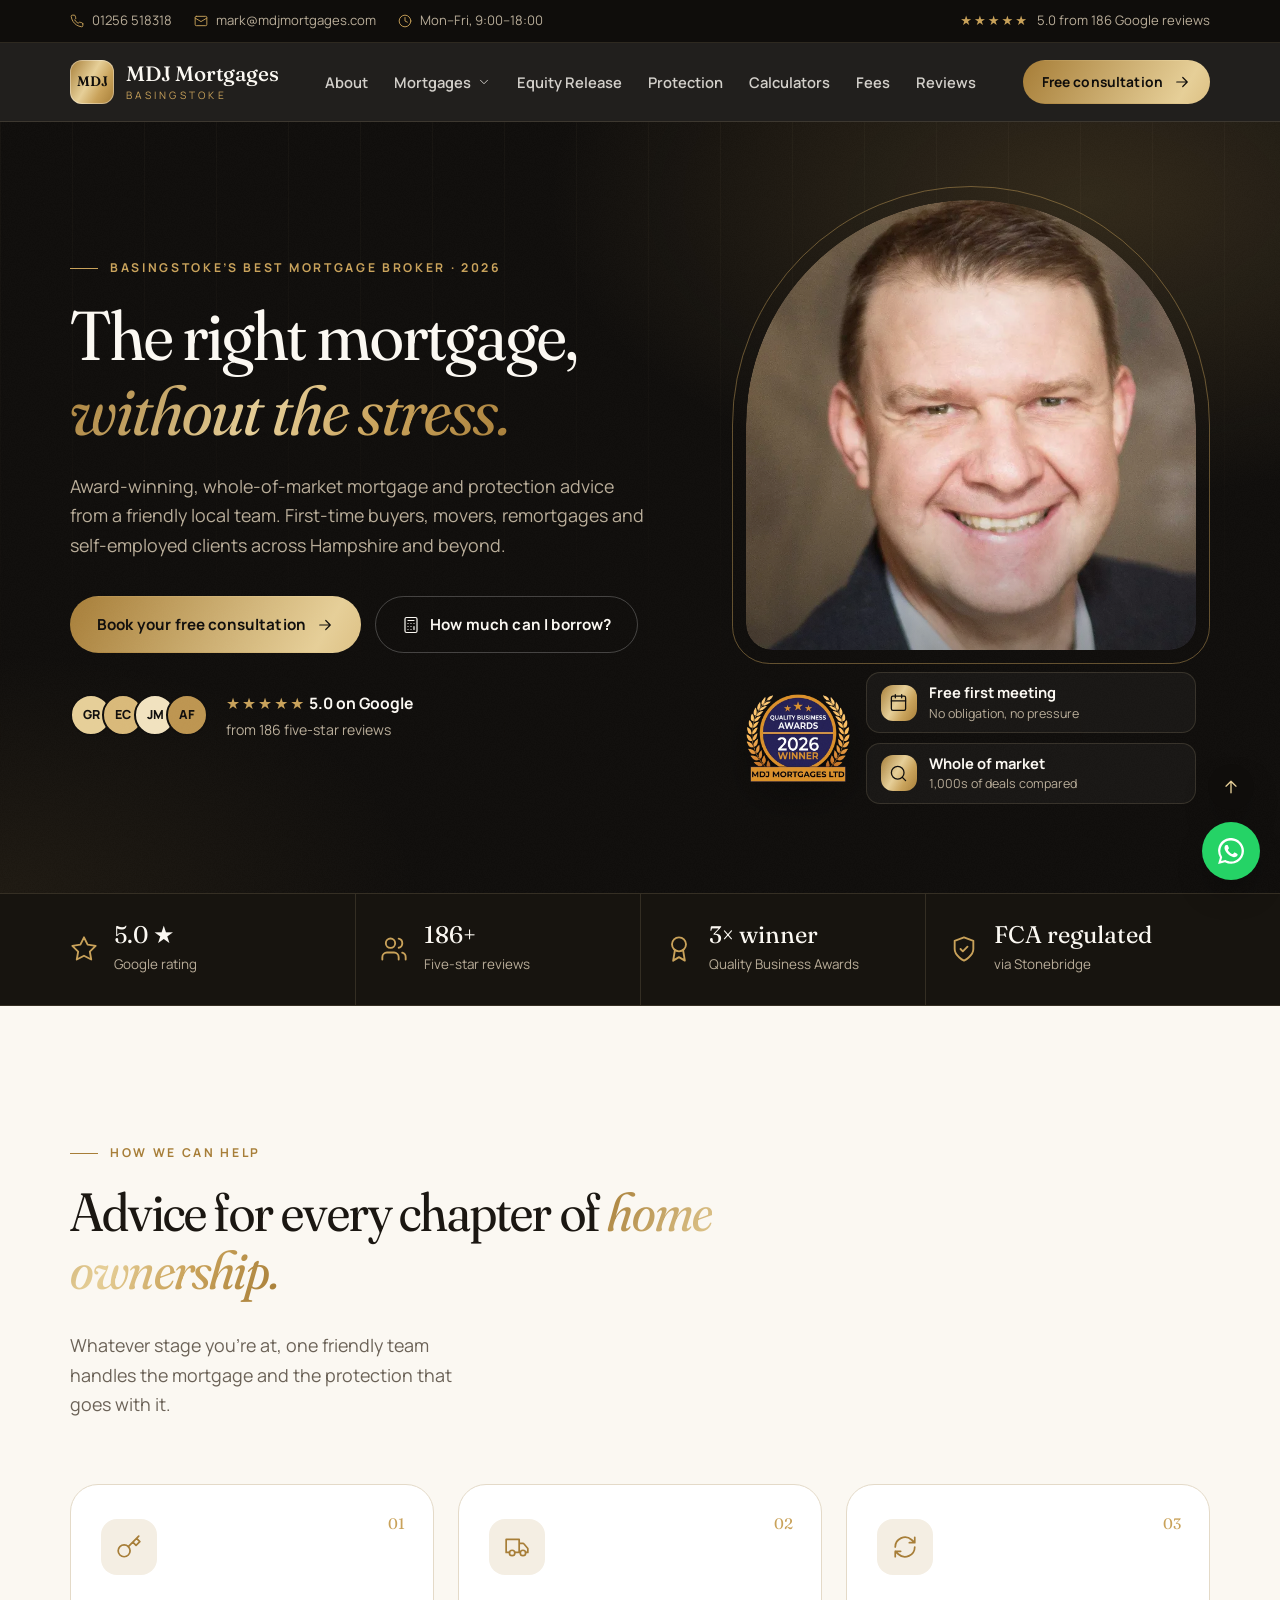
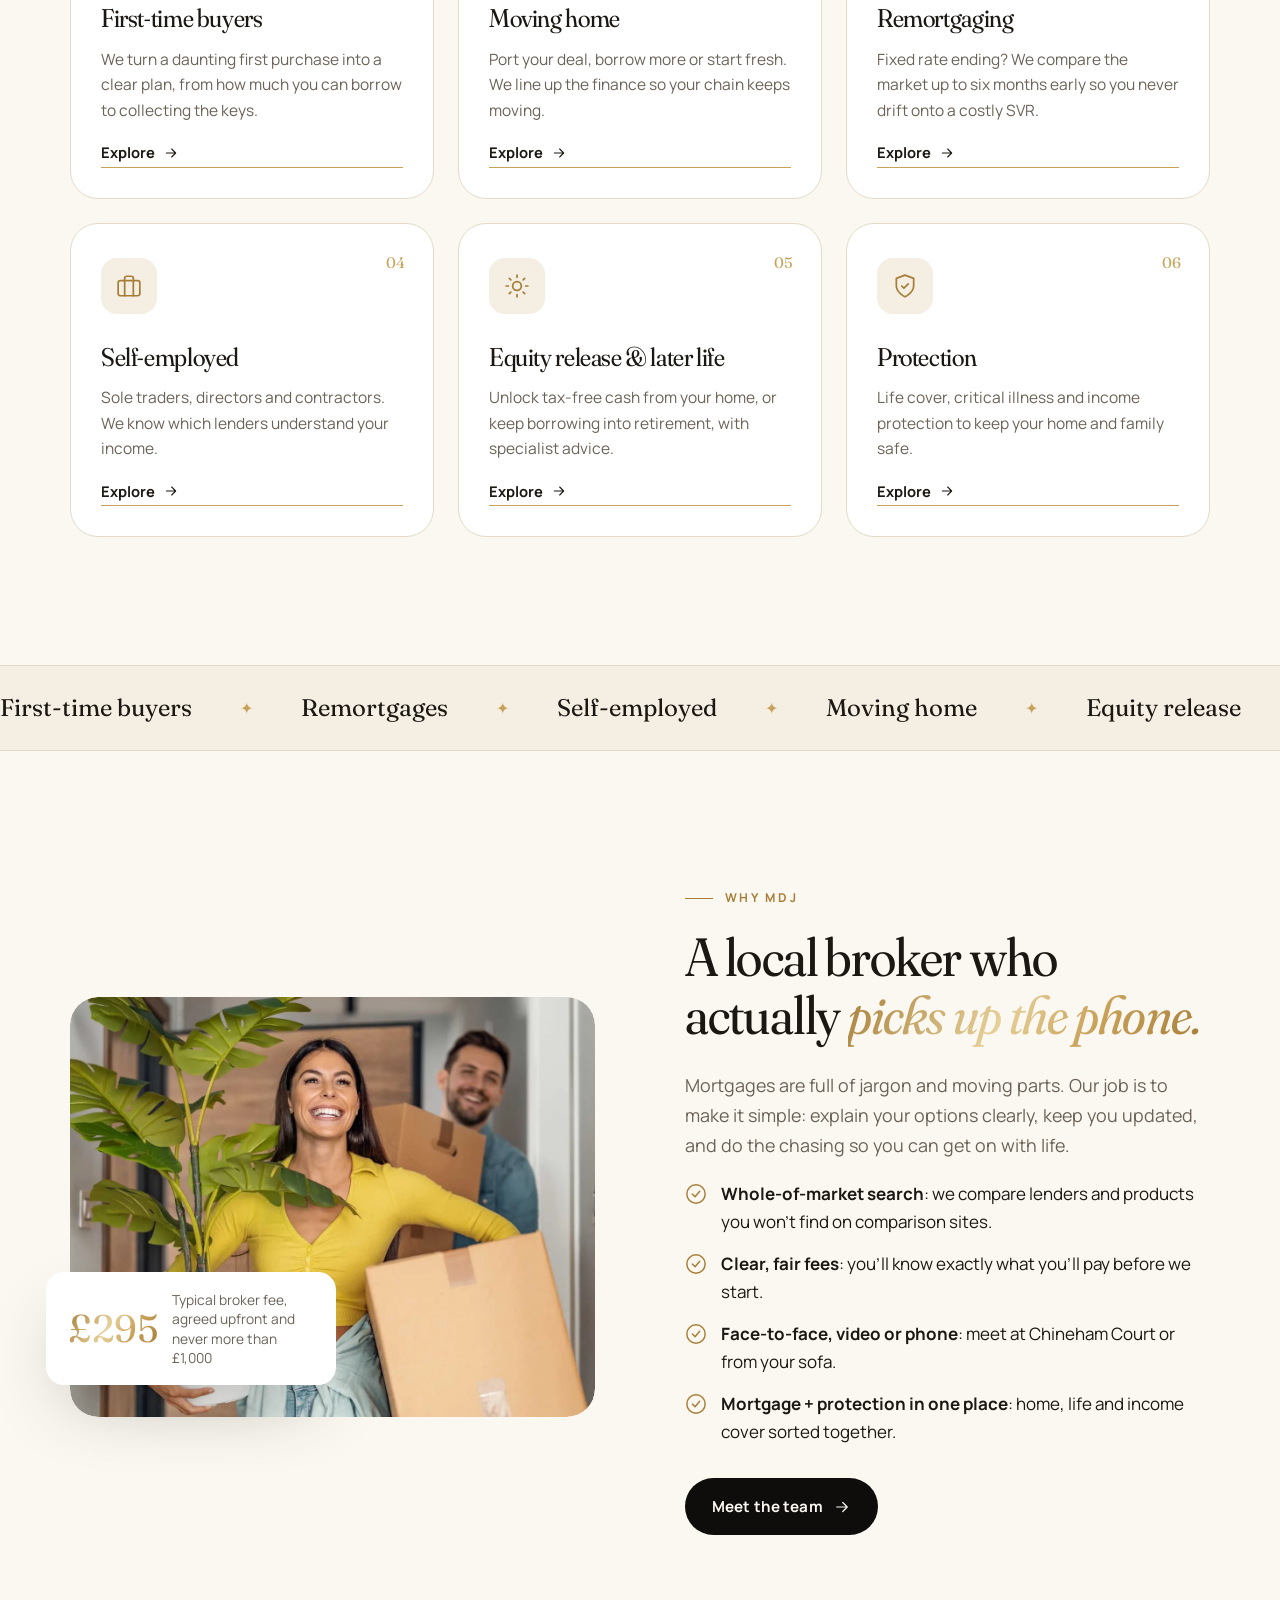
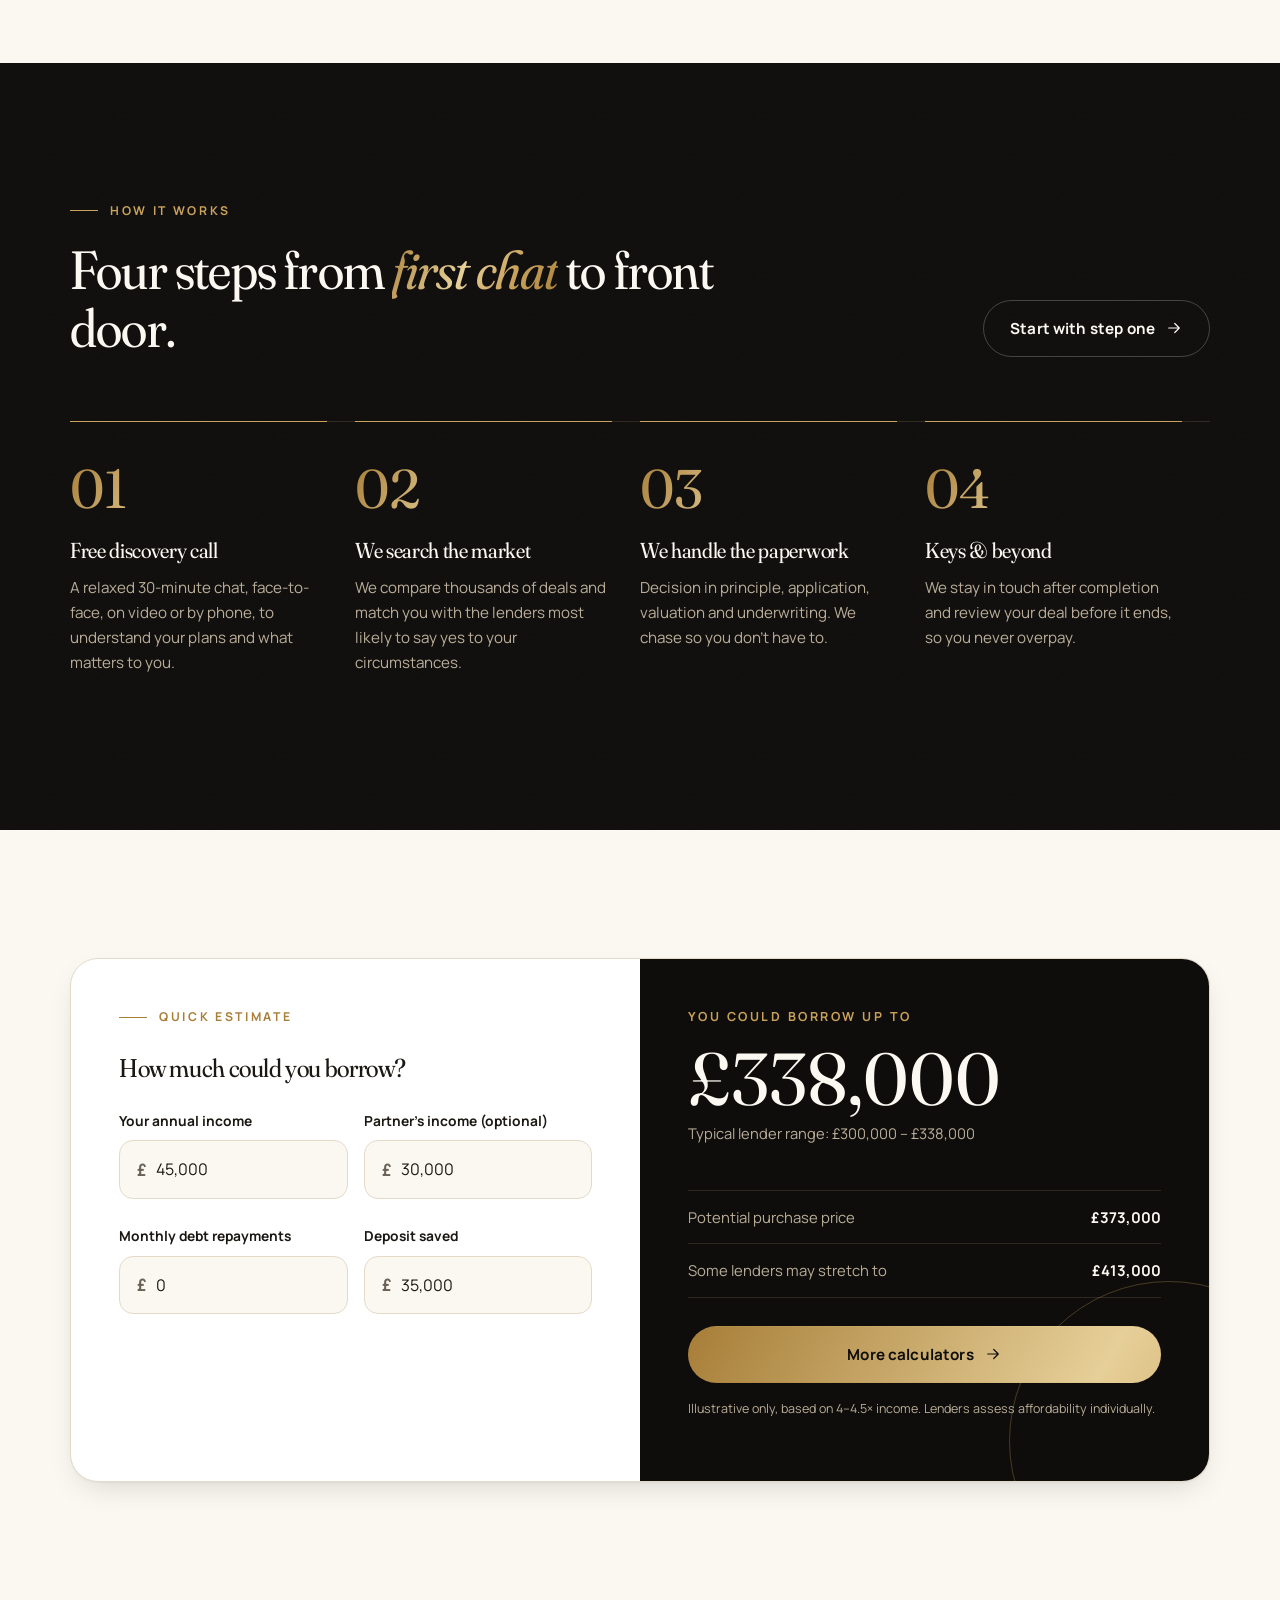
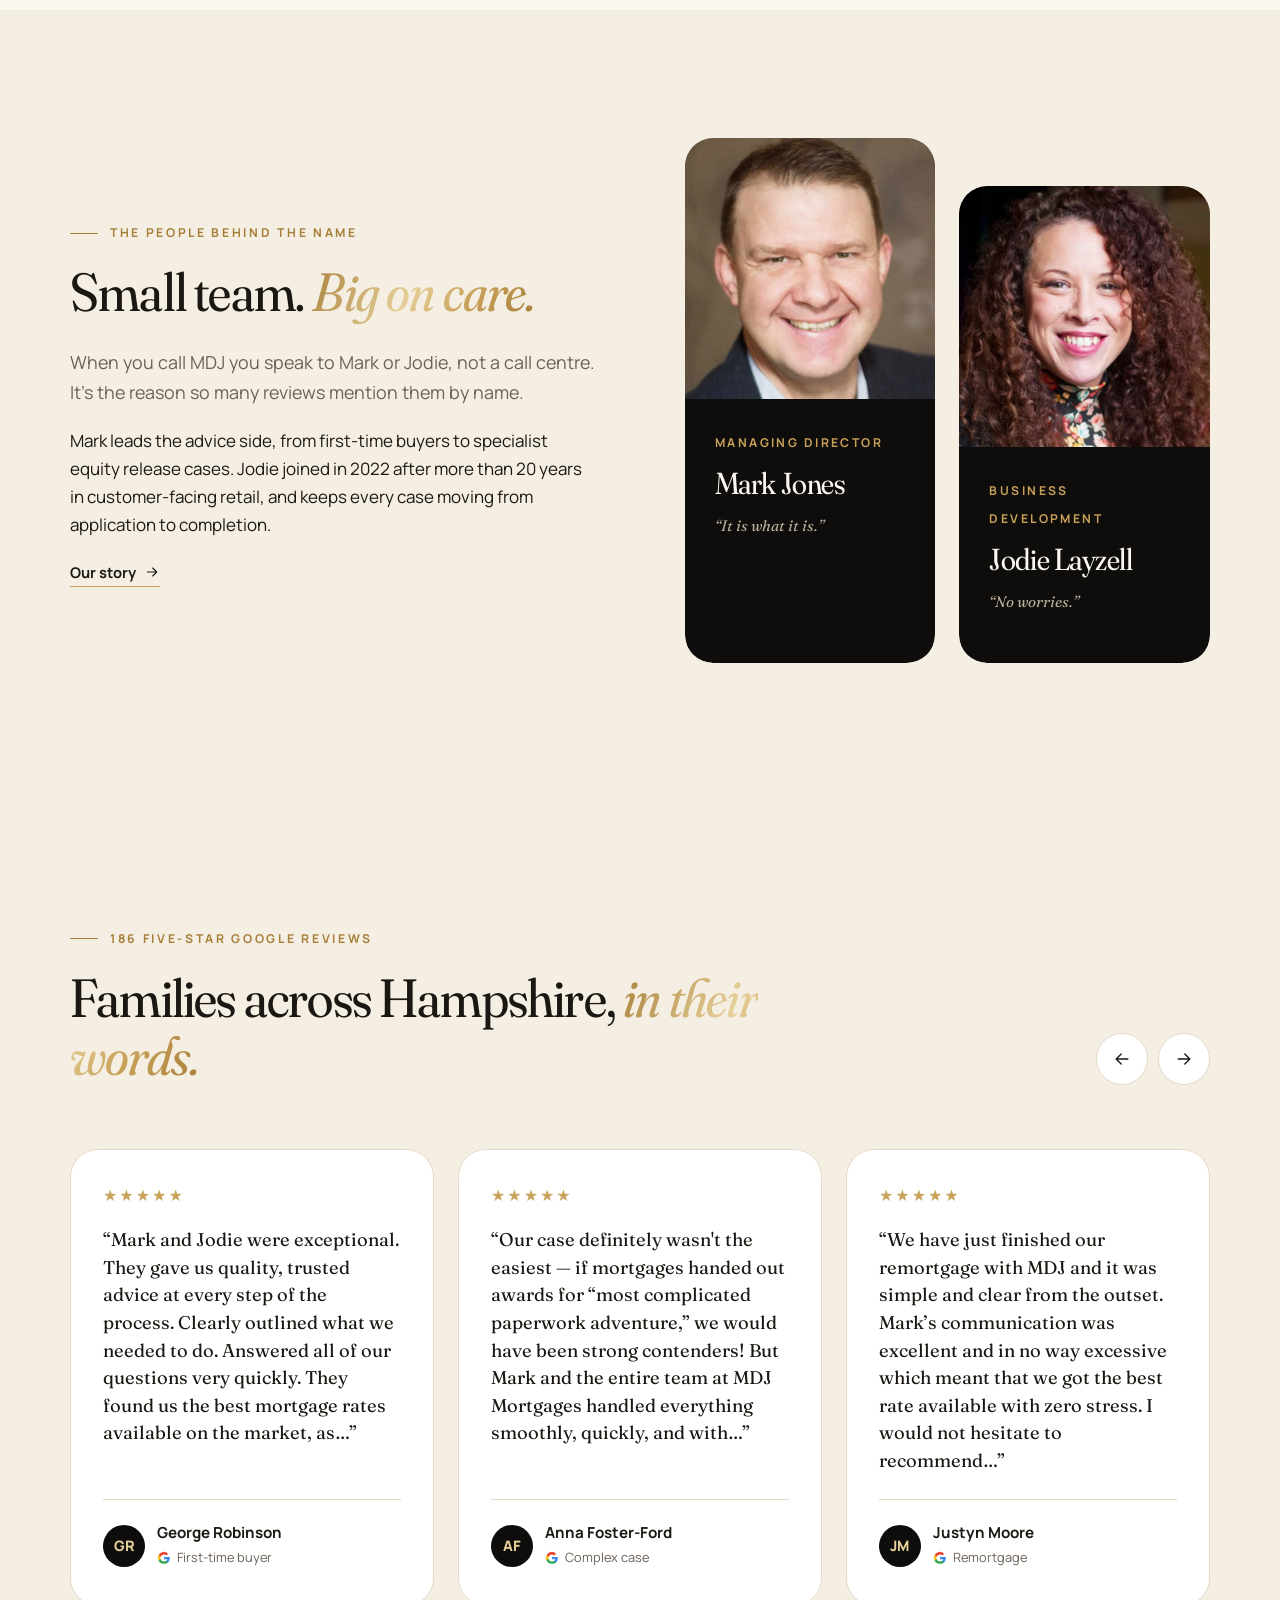
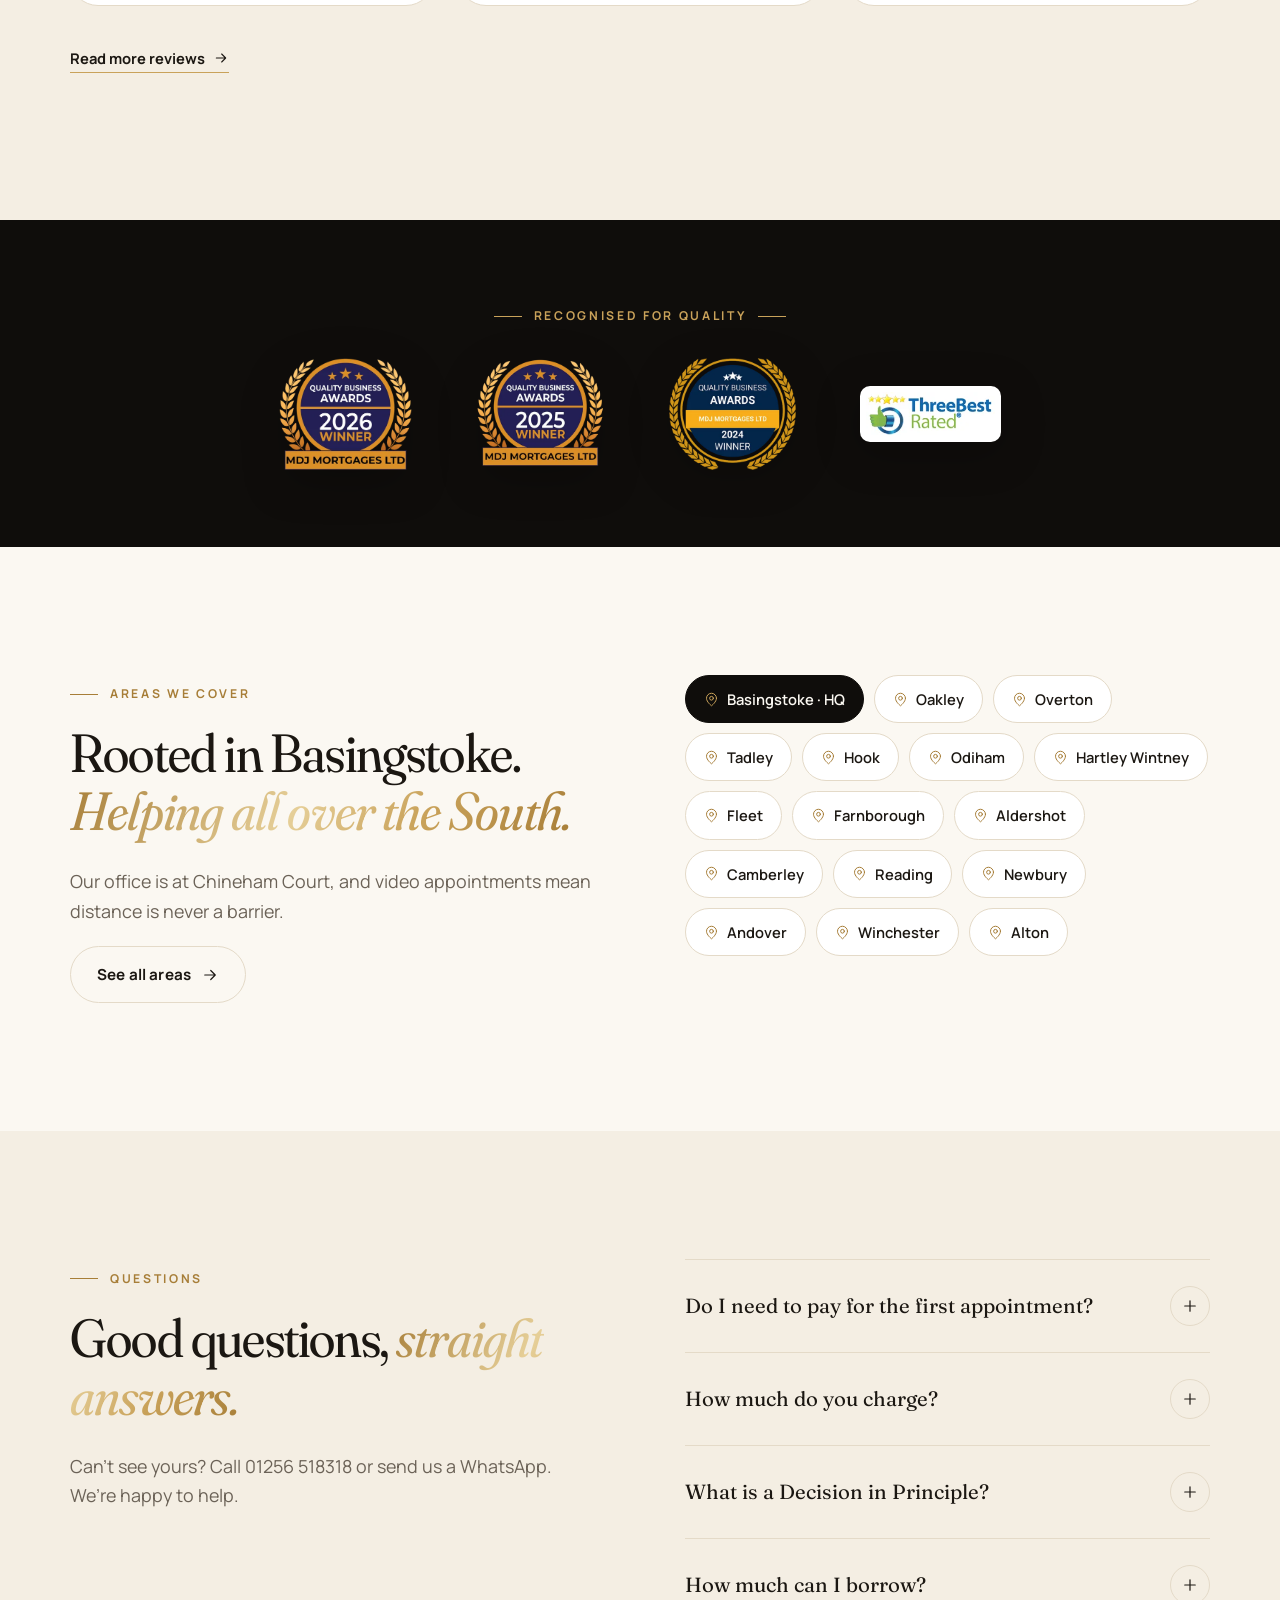
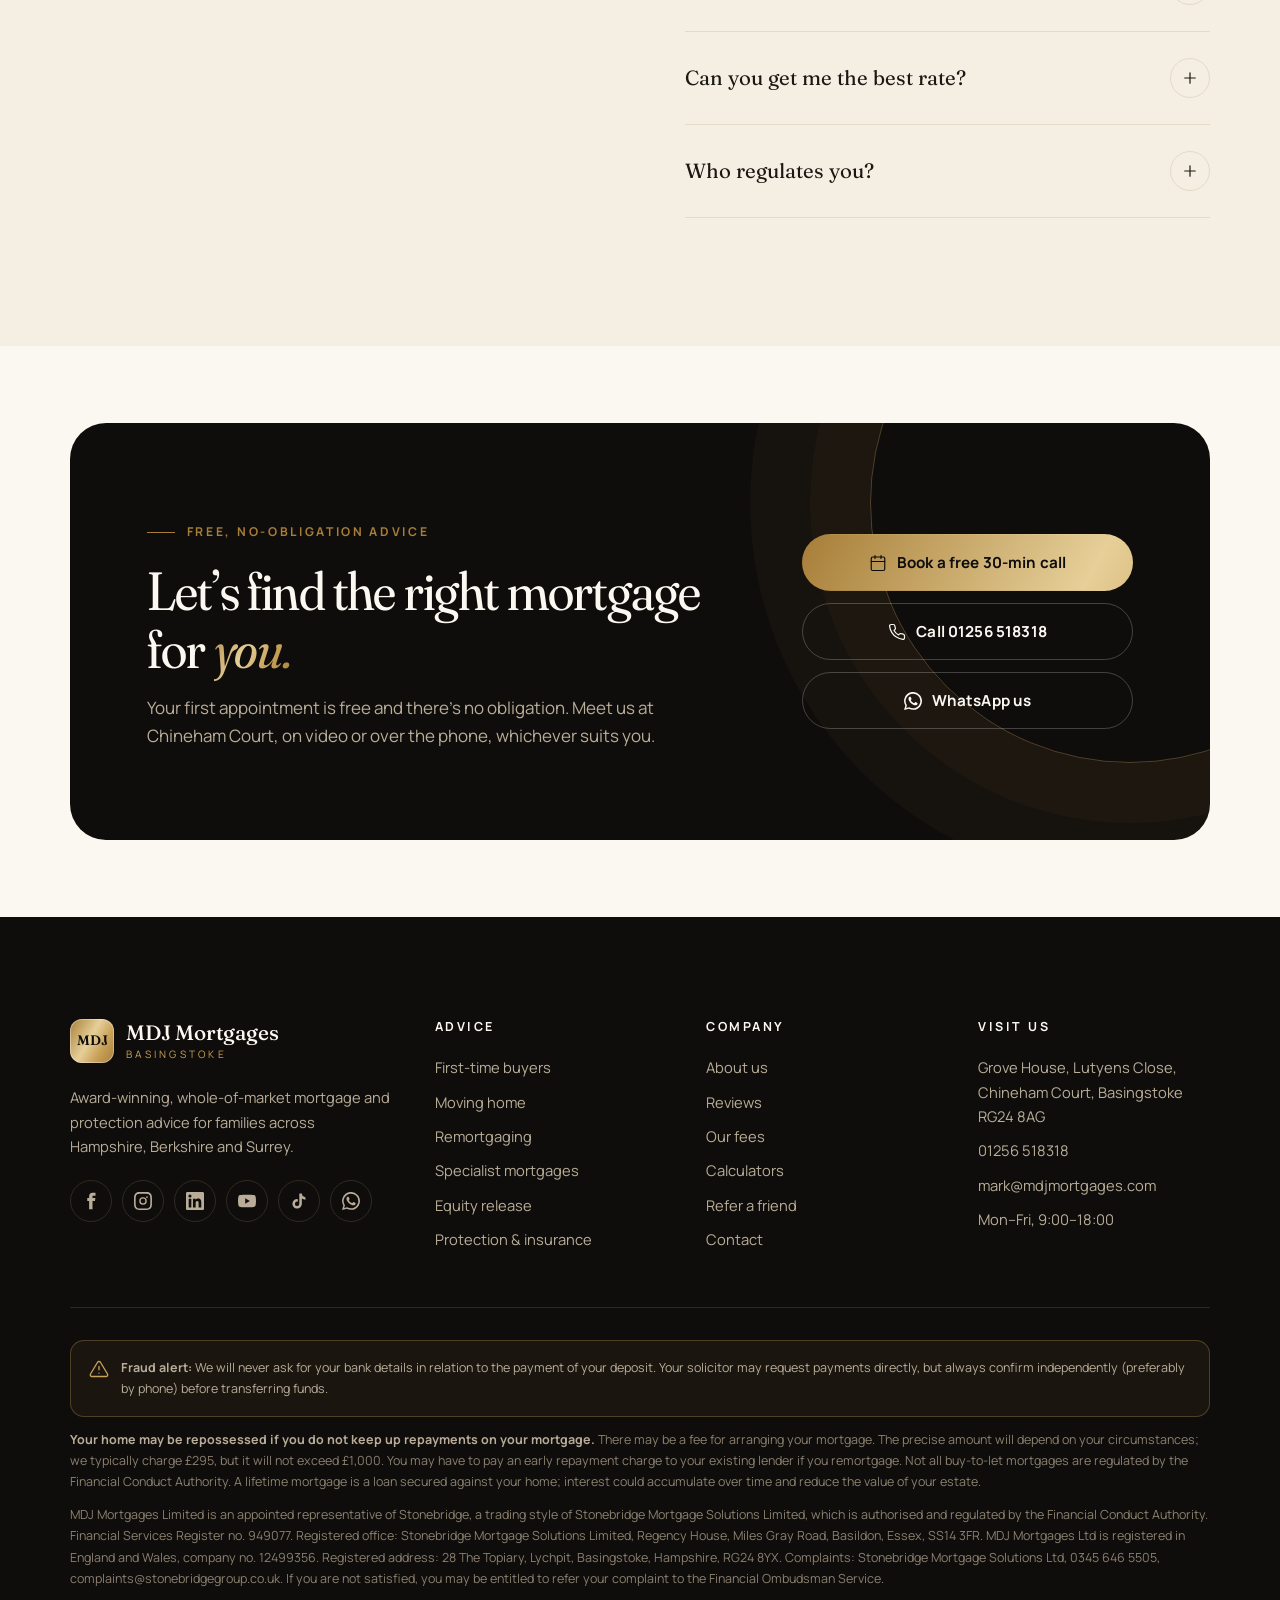
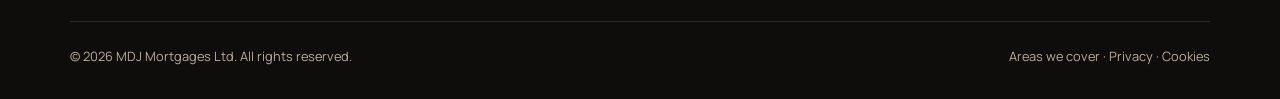
==== commit fb94f235: "Keep photos clipped to their rounded frames on iPhone Safari Safari stops honouring overflow:hidden " ====
--- a/index.html
+++ b/index.html
@@ -15,7 +15,7 @@
 <link rel="preconnect" href="https://fonts.googleapis.com">
 <link rel="preconnect" href="https://fonts.gstatic.com" crossorigin>
 <link href="https://fonts.googleapis.com/css2?family=Fraunces:ital,opsz,wght,SOFT@0,9..144,300..600,0..100;1,9..144,300..600,0..100&family=Manrope:wght@400;500;600;700;800&display=swap" rel="stylesheet">
-<link rel="stylesheet" href="assets/css/styles.css?v=fd4c3b2e93">
+<link rel="stylesheet" href="assets/css/styles.css?v=b3d8b5c402">
 <script type="application/ld+json">{"@context":"https://schema.org","@type":"FinancialService","name":"MDJ Mortgages Ltd","telephone":"+44 1256 518318","email":"mark@mdjmortgages.com","url":"https://www.mdjmortgages.com","address":{"@type":"PostalAddress","streetAddress":"Grove House, Lutyens Close, Chineham Court","addressLocality":"Basingstoke","postalCode":"RG24 8AG","addressCountry":"GB"},"openingHours":"Mo-Fr 09:00-18:00","areaServed":["Basingstoke","Hampshire","Berkshire","Surrey"],"aggregateRating":{"@type":"AggregateRating","ratingValue":"5.0","reviewCount":"186"}}</script>
 </head>
 <body>
--- a/assets/css/styles.css
+++ b/assets/css/styles.css
@@ -210,8 +210,9 @@
 
 .hero-visual { position: relative; width: 100%; max-width: 500px; justify-self: end; display: flex; flex-direction: column; gap: 22px; }
 .hero-photo { position: relative; aspect-ratio: 1 / 1; margin: 14px 14px 0; }
-.hero-frame { position: absolute; inset: 0; border-radius: 240px 240px 28px 28px; overflow: hidden; box-shadow: var(--shadow-lg); }
-.hero-frame img { width: 100%; height: 100%; object-fit: cover; object-position: 30% 30%; }
+.hero-frame { position: absolute; inset: 0; border-radius: 240px 240px 28px 28px; overflow: hidden; box-shadow: var(--shadow-lg); isolation: isolate; transform: translateZ(0); -webkit-mask-image: -webkit-radial-gradient(white, black); }
+.hero-frame img { position: absolute; inset: 0; width: 100%; height: 100%; max-width: none; object-fit: cover; object-position: 30% 30%; border-radius: inherit; }
+@supports not (aspect-ratio: 1 / 1) { .hero-photo { height: 0; padding-bottom: 100%; } }
 .hero-frame::after { content: ""; position: absolute; inset: 0; background: linear-gradient(to top, rgba(15,13,11,.35), transparent 35%); }
 .hero-ring { position: absolute; inset: -14px; border: 1px solid rgba(201,162,90,.45); border-radius: 254px 254px 40px 40px; pointer-events: none; }
 .hero-badges { display: grid; grid-template-columns: auto 1fr; gap: 10px 16px; align-items: stretch; margin: 0 14px; }
@@ -277,8 +278,8 @@
 /* Split blocks */
 .split { display: grid; grid-template-columns: 1fr 1fr; gap: clamp(40px, 7vw, 100px); align-items: center; }
 .split.reverse > :first-child { order: 2; }
-.media { position: relative; border-radius: var(--radius-lg); overflow: hidden; aspect-ratio: 5 / 4; box-shadow: var(--shadow-lg); }
-.media img { width: 100%; height: 100%; object-fit: cover; }
+.media { position: relative; border-radius: var(--radius-lg); overflow: hidden; aspect-ratio: 5 / 4; box-shadow: var(--shadow-lg); isolation: isolate; transform: translateZ(0); -webkit-mask-image: -webkit-radial-gradient(white, black); }
+.media img { width: 100%; height: 100%; object-fit: cover; border-radius: inherit; }
 .media-wrap { position: relative; }
 .media-tag { position: absolute; left: -24px; bottom: 32px; background: var(--white); border-radius: 18px; padding: 18px 22px; box-shadow: var(--shadow-lg); display: flex; gap: 14px; align-items: center; max-width: 290px; }
 .media-tag .num { font-family: var(--serif); font-size: 2.4rem; line-height: 1; background: var(--gold-grad); -webkit-background-clip: text; background-clip: text; color: transparent; }
@@ -308,7 +309,7 @@
 .dark .stat p { color: var(--muted-light); }
 
 /* Team */
-.team-card { position: relative; border-radius: var(--radius-lg); overflow: hidden; background: var(--ink); color: var(--paper); }
+.team-card { position: relative; border-radius: var(--radius-lg); overflow: hidden; background: var(--ink); color: var(--paper); isolation: isolate; transform: translateZ(0); -webkit-mask-image: -webkit-radial-gradient(white, black); }
 .team-card .photo { aspect-ratio: 5 / 5.2; overflow: hidden; }
 .team-card .photo img { width: 100%; height: 100%; object-fit: cover; object-position: center 25%; transition: transform 1s var(--ease); }
 .team-card:hover .photo img { transform: scale(1.05); }
@@ -608,6 +609,7 @@
   .footer-top { grid-template-columns: 1fr; }
   .faq .answer { padding-right: 0; }
   .hero-actions .btn { flex: 1 1 100%; }
+  .hero-visual.reveal { transform: none; }
   .hero-award { width: 80px; }
   .cta-band { border-radius: 24px; }
   .section-head { align-items: start; }
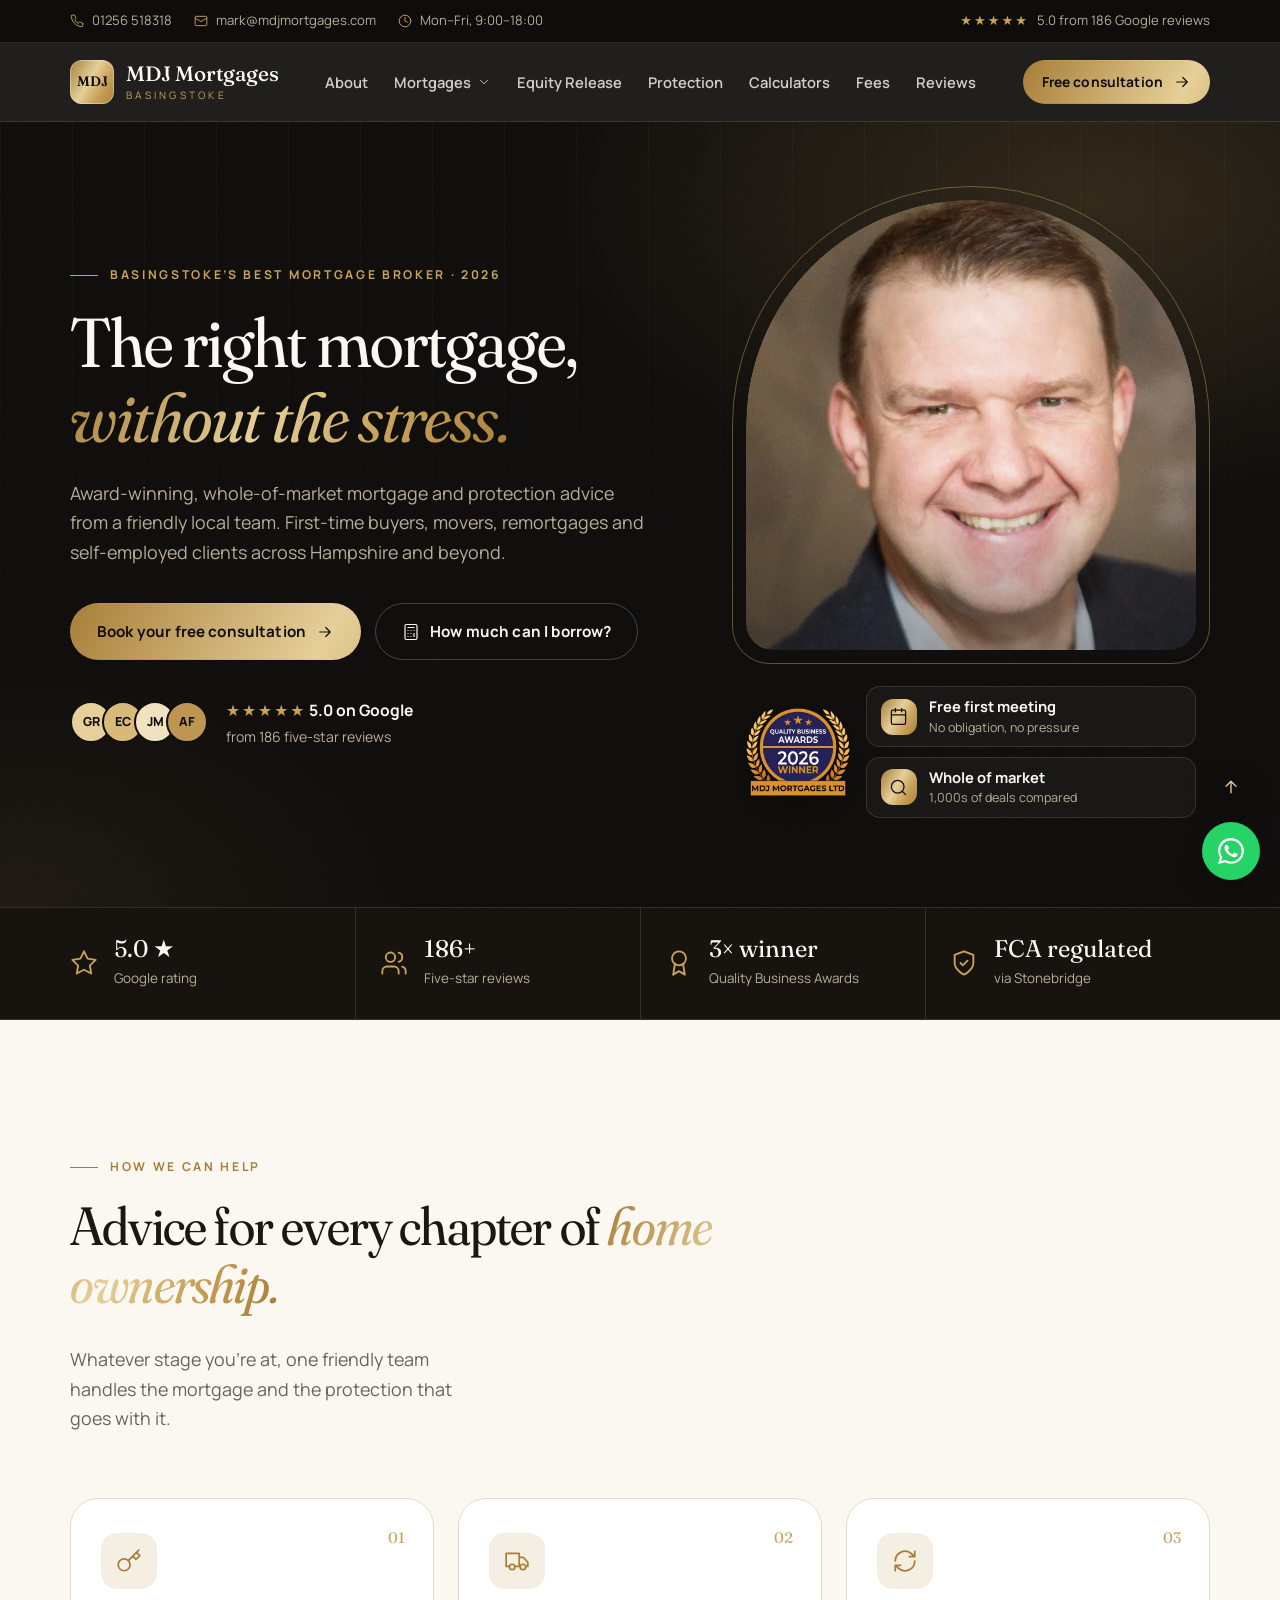
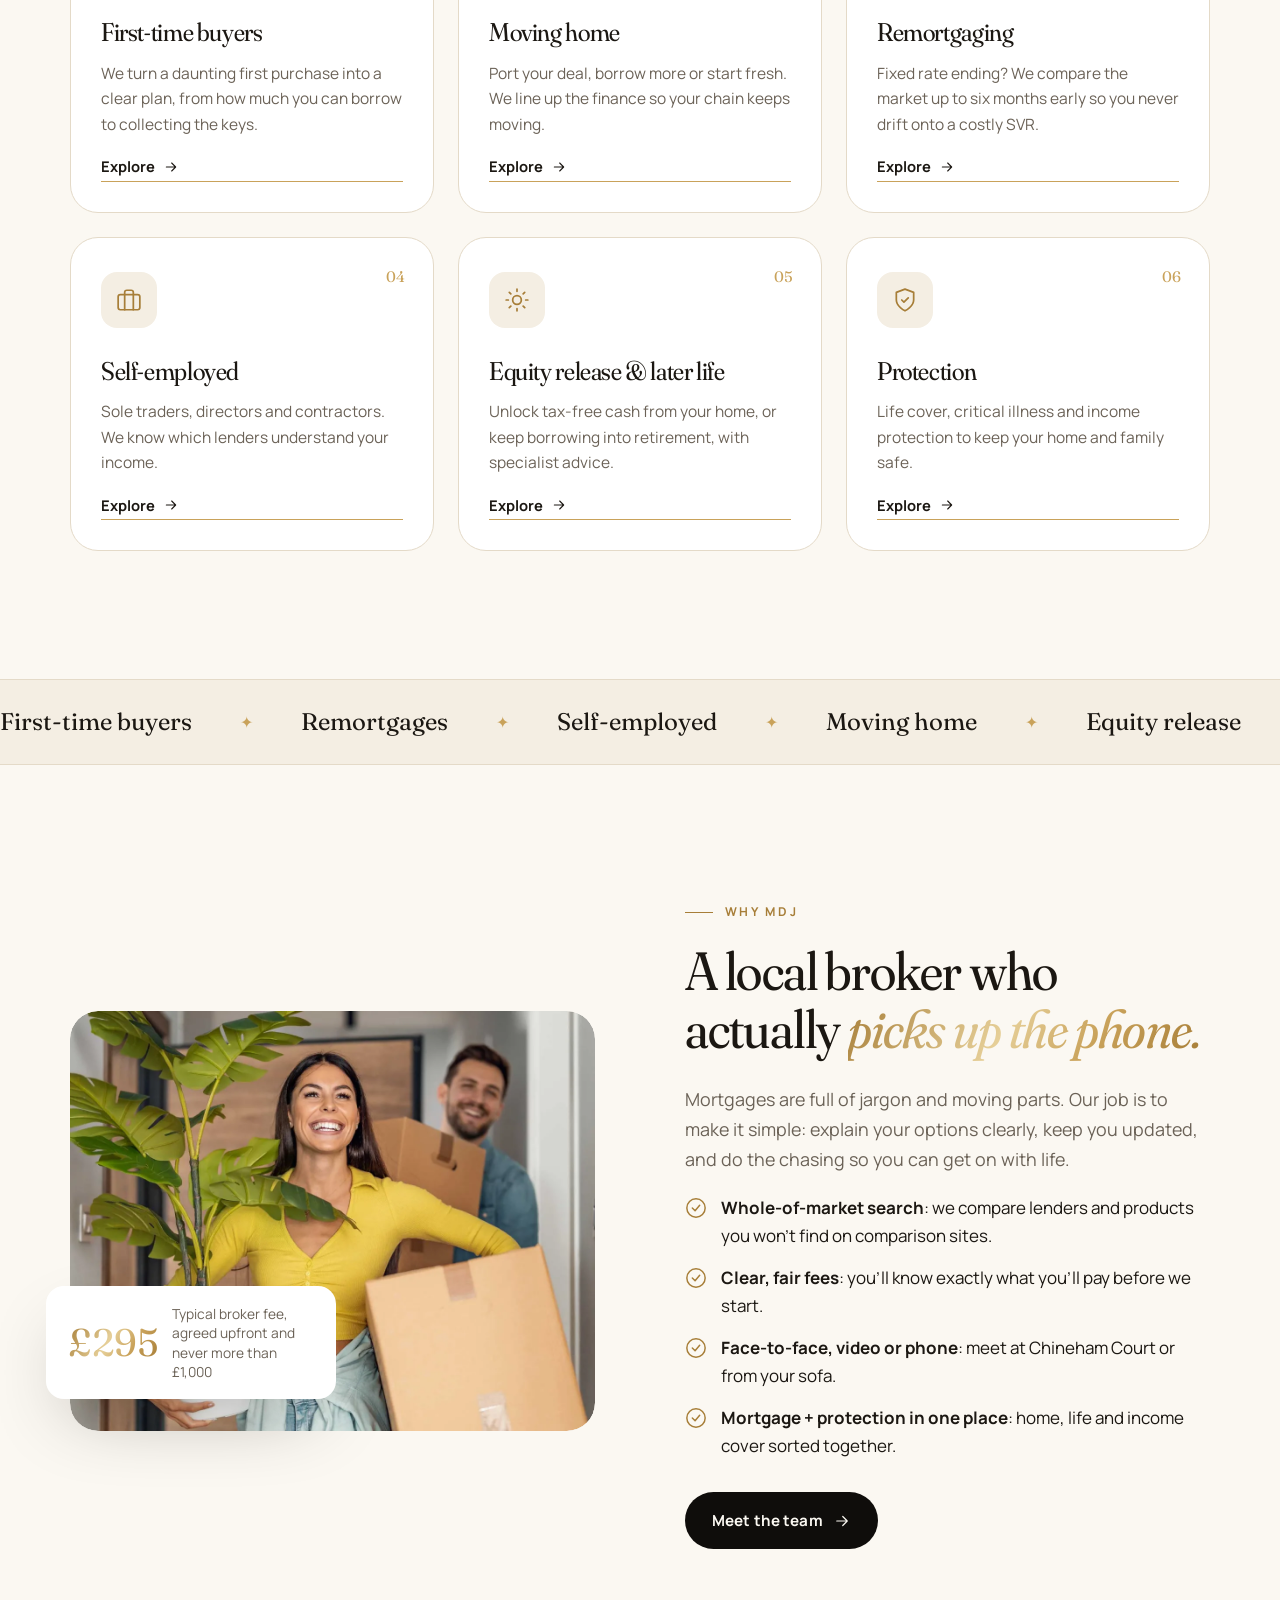
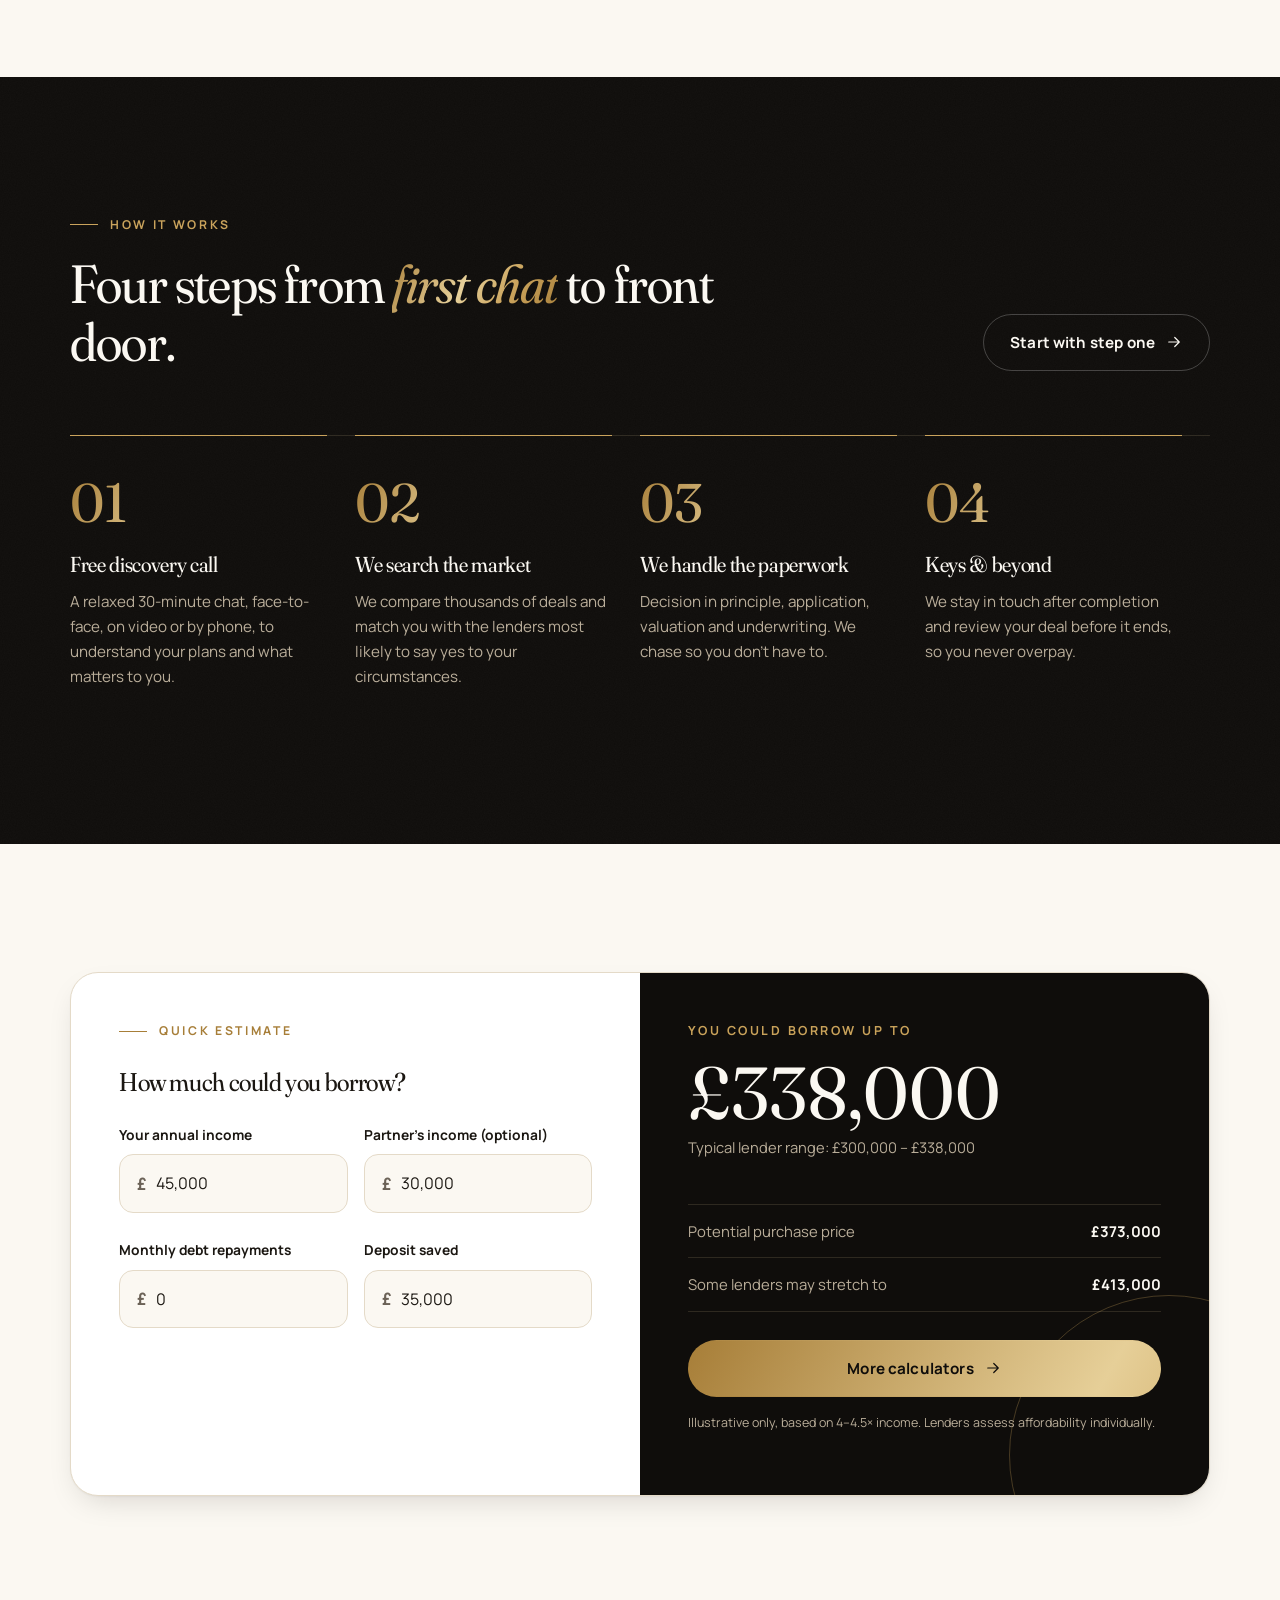
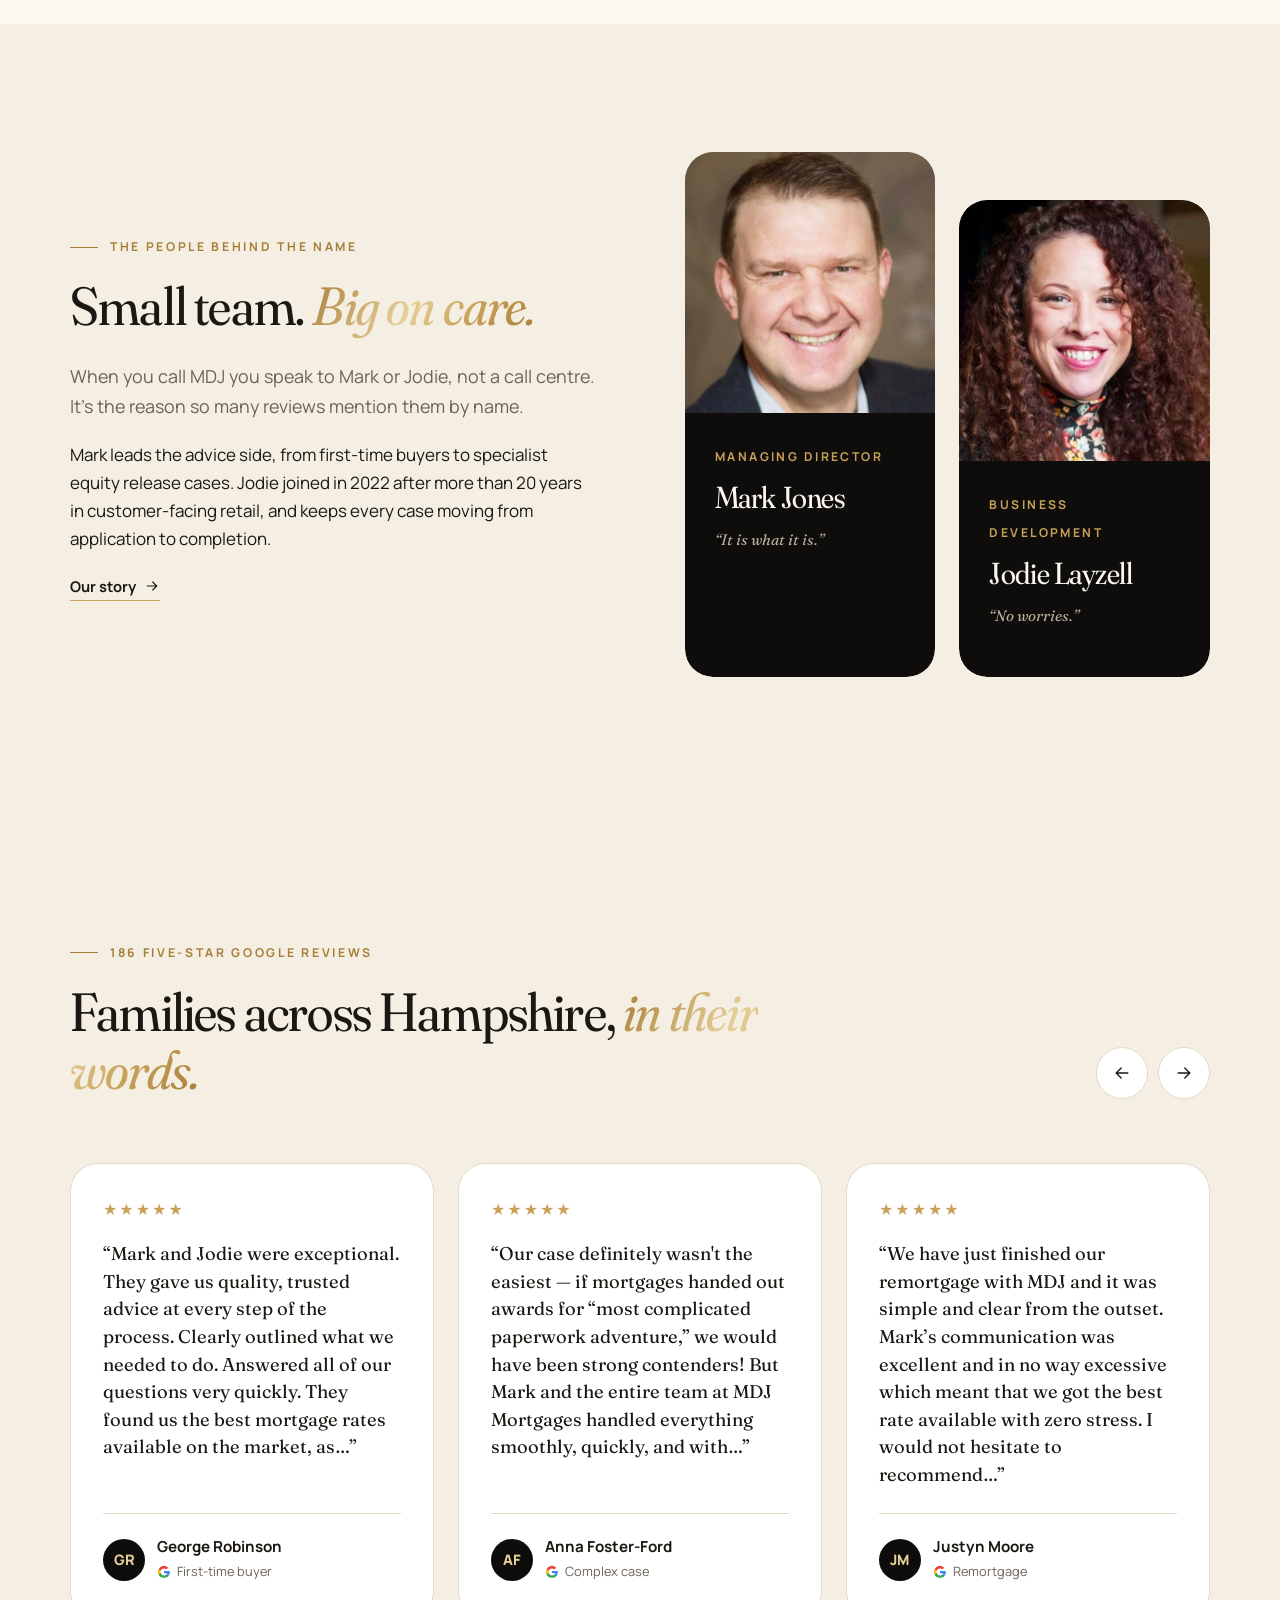
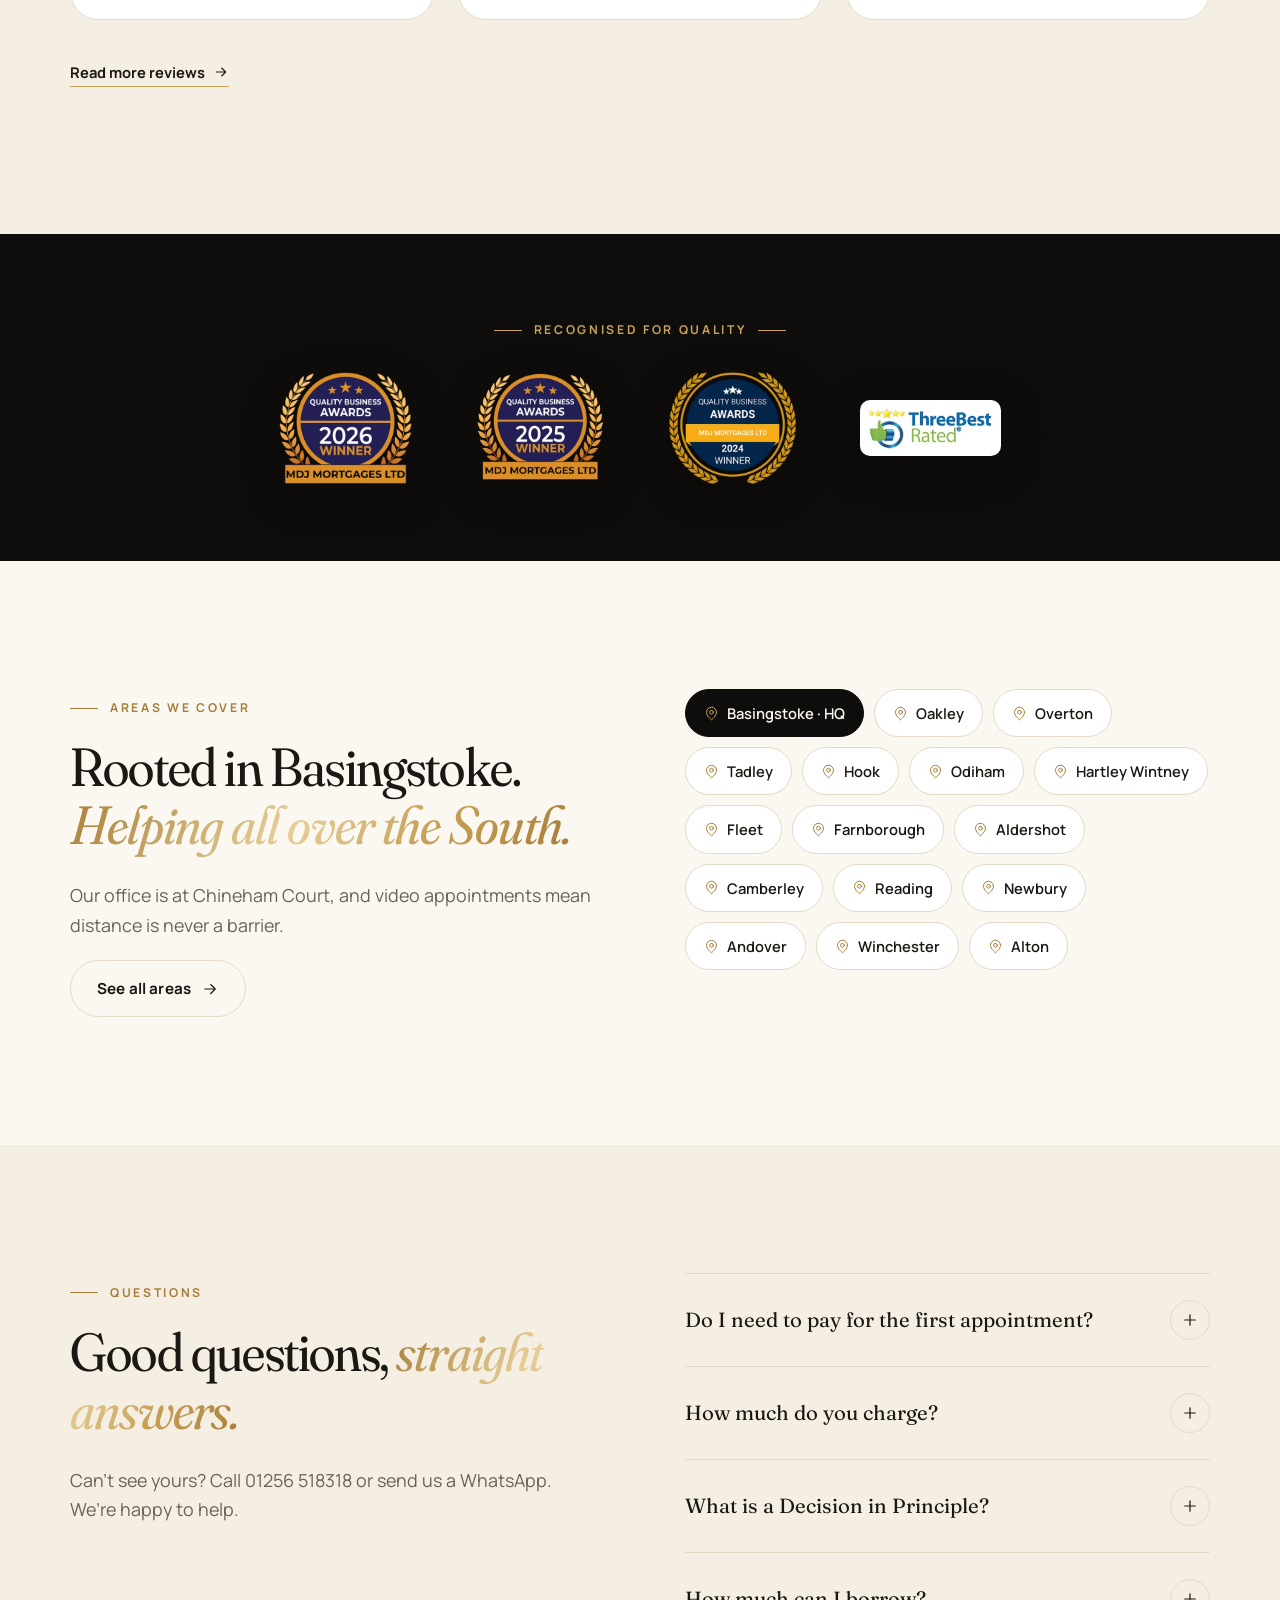
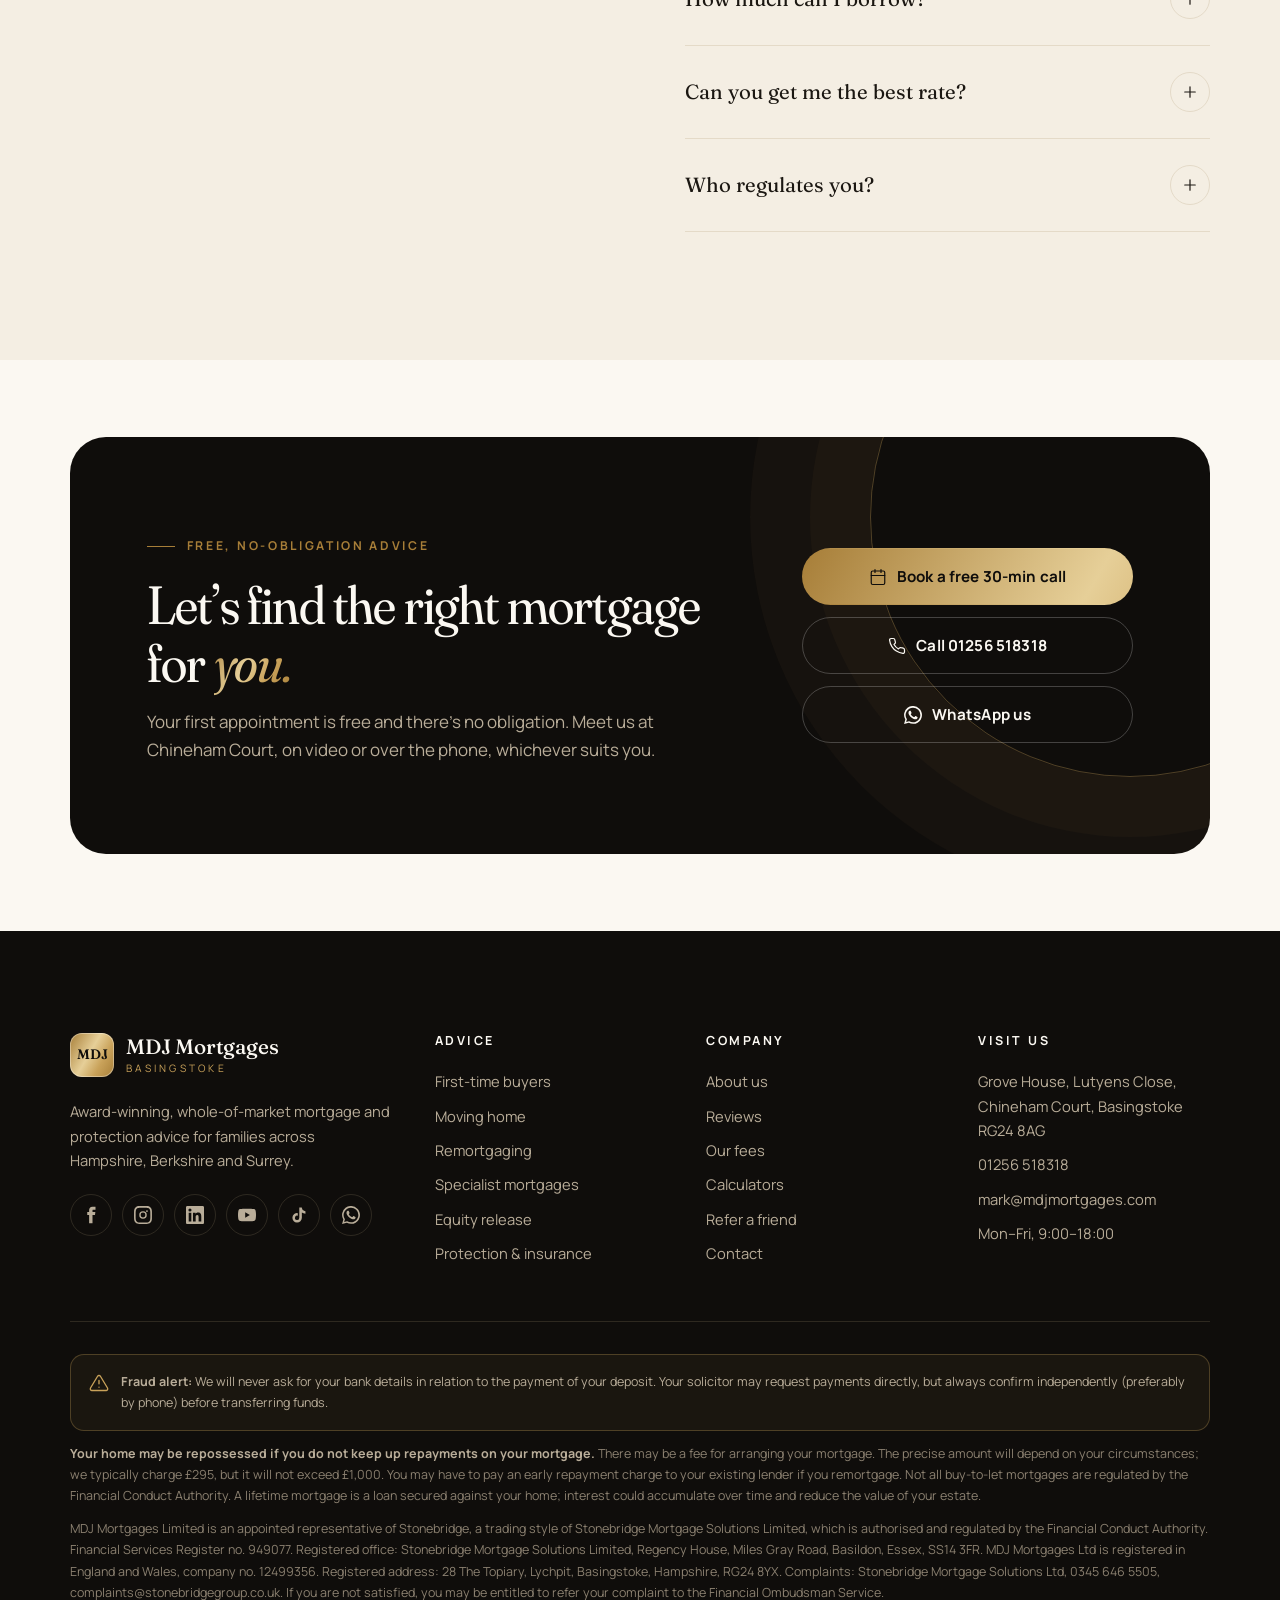
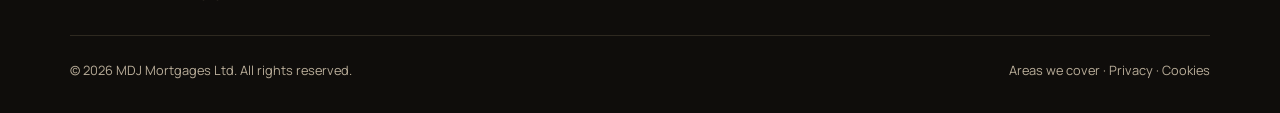
==== commit 7a83c126: "Fix hero photo overflowing the screen on iPhone Safari Safari mis-sizes an aspect-ratio box inside a" ====
--- a/index.html
+++ b/index.html
@@ -15,7 +15,7 @@
 <link rel="preconnect" href="https://fonts.googleapis.com">
 <link rel="preconnect" href="https://fonts.gstatic.com" crossorigin>
 <link href="https://fonts.googleapis.com/css2?family=Fraunces:ital,opsz,wght,SOFT@0,9..144,300..600,0..100;1,9..144,300..600,0..100&family=Manrope:wght@400;500;600;700;800&display=swap" rel="stylesheet">
-<link rel="stylesheet" href="assets/css/styles.css?v=b3d8b5c402">
+<link rel="stylesheet" href="assets/css/styles.css?v=31893bf4d6">
 <script type="application/ld+json">{"@context":"https://schema.org","@type":"FinancialService","name":"MDJ Mortgages Ltd","telephone":"+44 1256 518318","email":"mark@mdjmortgages.com","url":"https://www.mdjmortgages.com","address":{"@type":"PostalAddress","streetAddress":"Grove House, Lutyens Close, Chineham Court","addressLocality":"Basingstoke","postalCode":"RG24 8AG","addressCountry":"GB"},"openingHours":"Mo-Fr 09:00-18:00","areaServed":["Basingstoke","Hampshire","Berkshire","Surrey"],"aggregateRating":{"@type":"AggregateRating","ratingValue":"5.0","reviewCount":"186"}}</script>
 </head>
 <body>
--- a/assets/css/styles.css
+++ b/assets/css/styles.css
@@ -208,14 +208,14 @@
 .hero-proof small { color: var(--muted-light); font-size: .88rem; display: block; }
 .hero-proof strong { font-size: .98rem; }
 
-.hero-visual { position: relative; width: 100%; max-width: 500px; justify-self: end; display: flex; flex-direction: column; gap: 22px; }
-.hero-photo { position: relative; aspect-ratio: 1 / 1; margin: 14px 14px 0; }
+.hero .container > * { min-width: 0; }
+.hero-visual { position: relative; display: block; width: 100%; max-width: 500px; justify-self: end; padding: 14px 14px 0; }
+.hero-photo { position: relative; display: block; width: 100%; height: 0; padding-bottom: 100%; }
 .hero-frame { position: absolute; inset: 0; border-radius: 240px 240px 28px 28px; overflow: hidden; box-shadow: var(--shadow-lg); isolation: isolate; transform: translateZ(0); -webkit-mask-image: -webkit-radial-gradient(white, black); }
 .hero-frame img { position: absolute; inset: 0; width: 100%; height: 100%; max-width: none; object-fit: cover; object-position: 30% 30%; border-radius: inherit; }
-@supports not (aspect-ratio: 1 / 1) { .hero-photo { height: 0; padding-bottom: 100%; } }
 .hero-frame::after { content: ""; position: absolute; inset: 0; background: linear-gradient(to top, rgba(15,13,11,.35), transparent 35%); }
 .hero-ring { position: absolute; inset: -14px; border: 1px solid rgba(201,162,90,.45); border-radius: 254px 254px 40px 40px; pointer-events: none; }
-.hero-badges { display: grid; grid-template-columns: auto 1fr; gap: 10px 16px; align-items: stretch; margin: 0 14px; }
+.hero-badges { display: grid; grid-template-columns: auto minmax(0, 1fr); gap: 10px 16px; align-items: stretch; margin-top: 36px; }
 .hero-award { grid-row: span 2; width: 104px; height: auto; align-self: center; filter: drop-shadow(0 12px 22px rgba(0,0,0,.45)); }
 .float-card { background: rgba(255,255,255,.04); border: 1px solid var(--line-dark); border-radius: 14px; padding: 10px 14px; display: flex; gap: 12px; align-items: center; min-width: 0; }
 .float-card .fc-icon { width: 36px; height: 36px; border-radius: 12px; background: var(--gold-grad); color: var(--ink); display: flex; align-items: center; justify-content: center; flex: none; }
